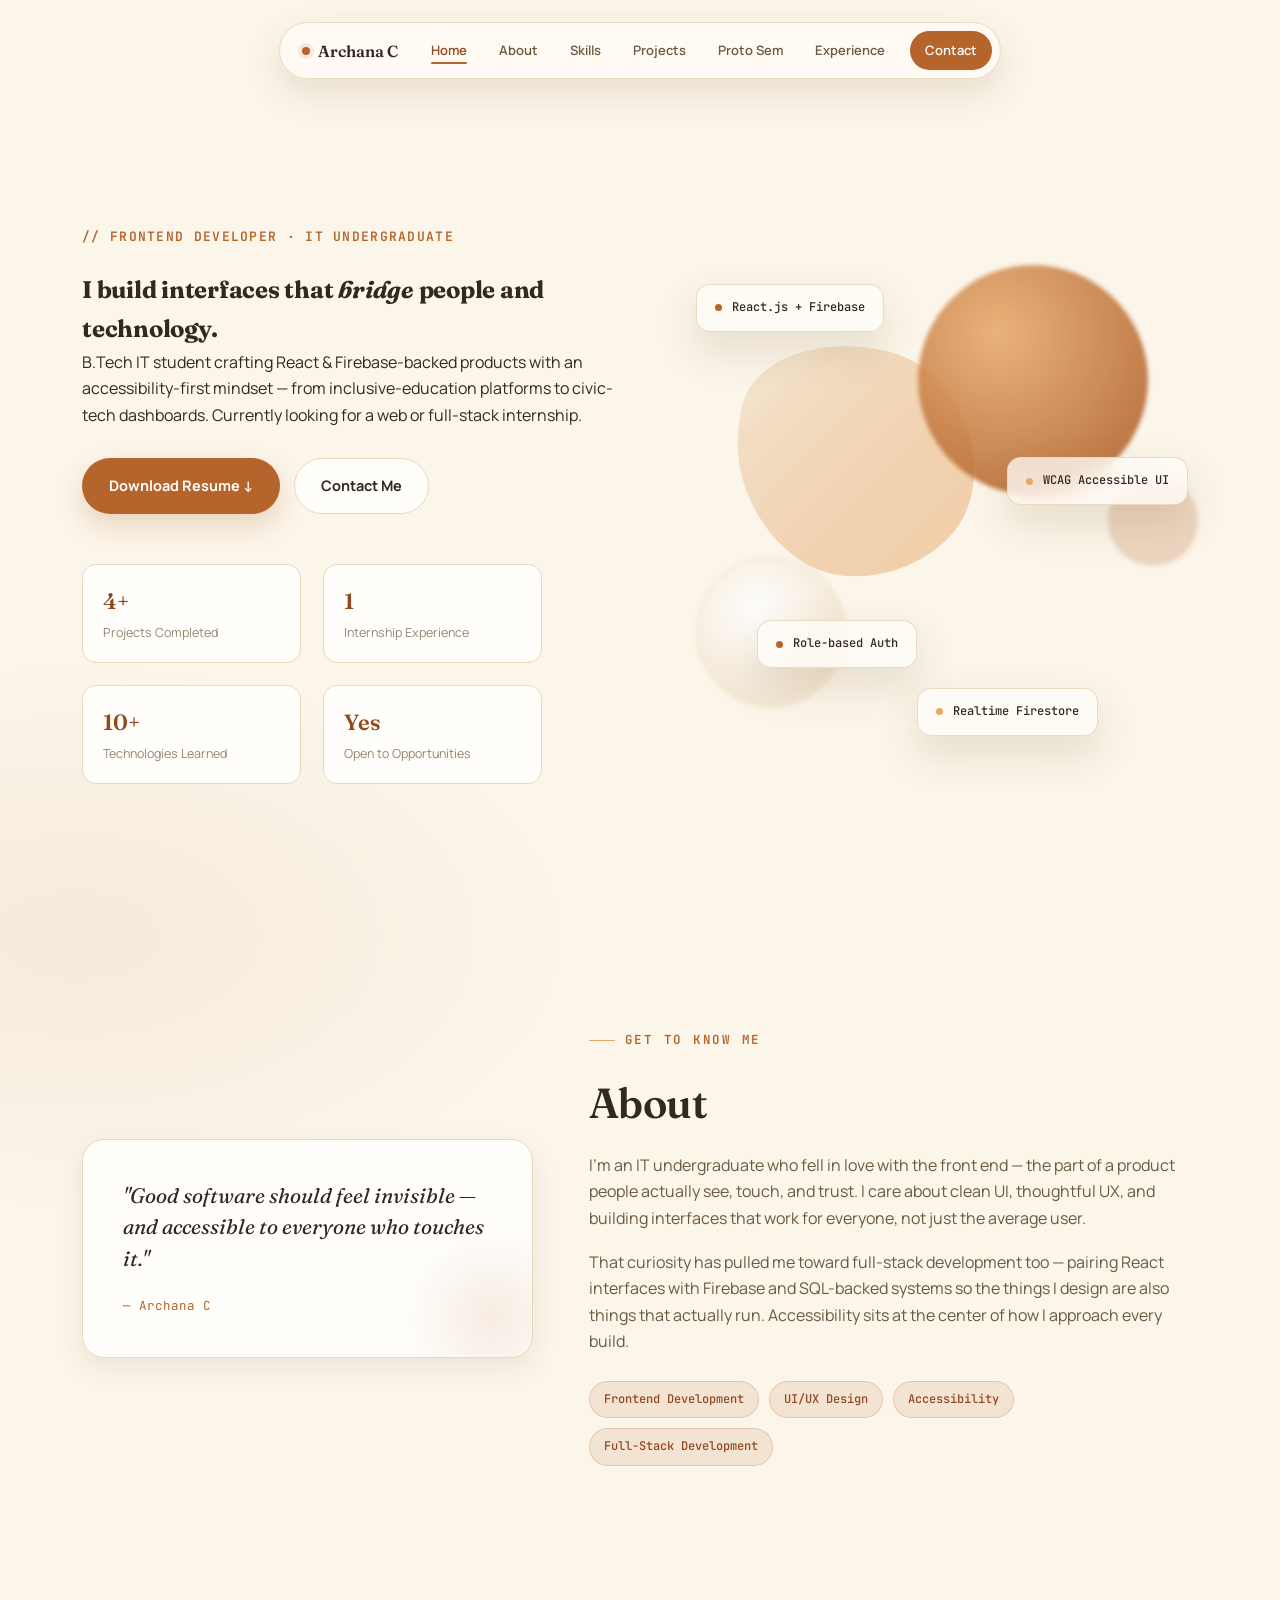
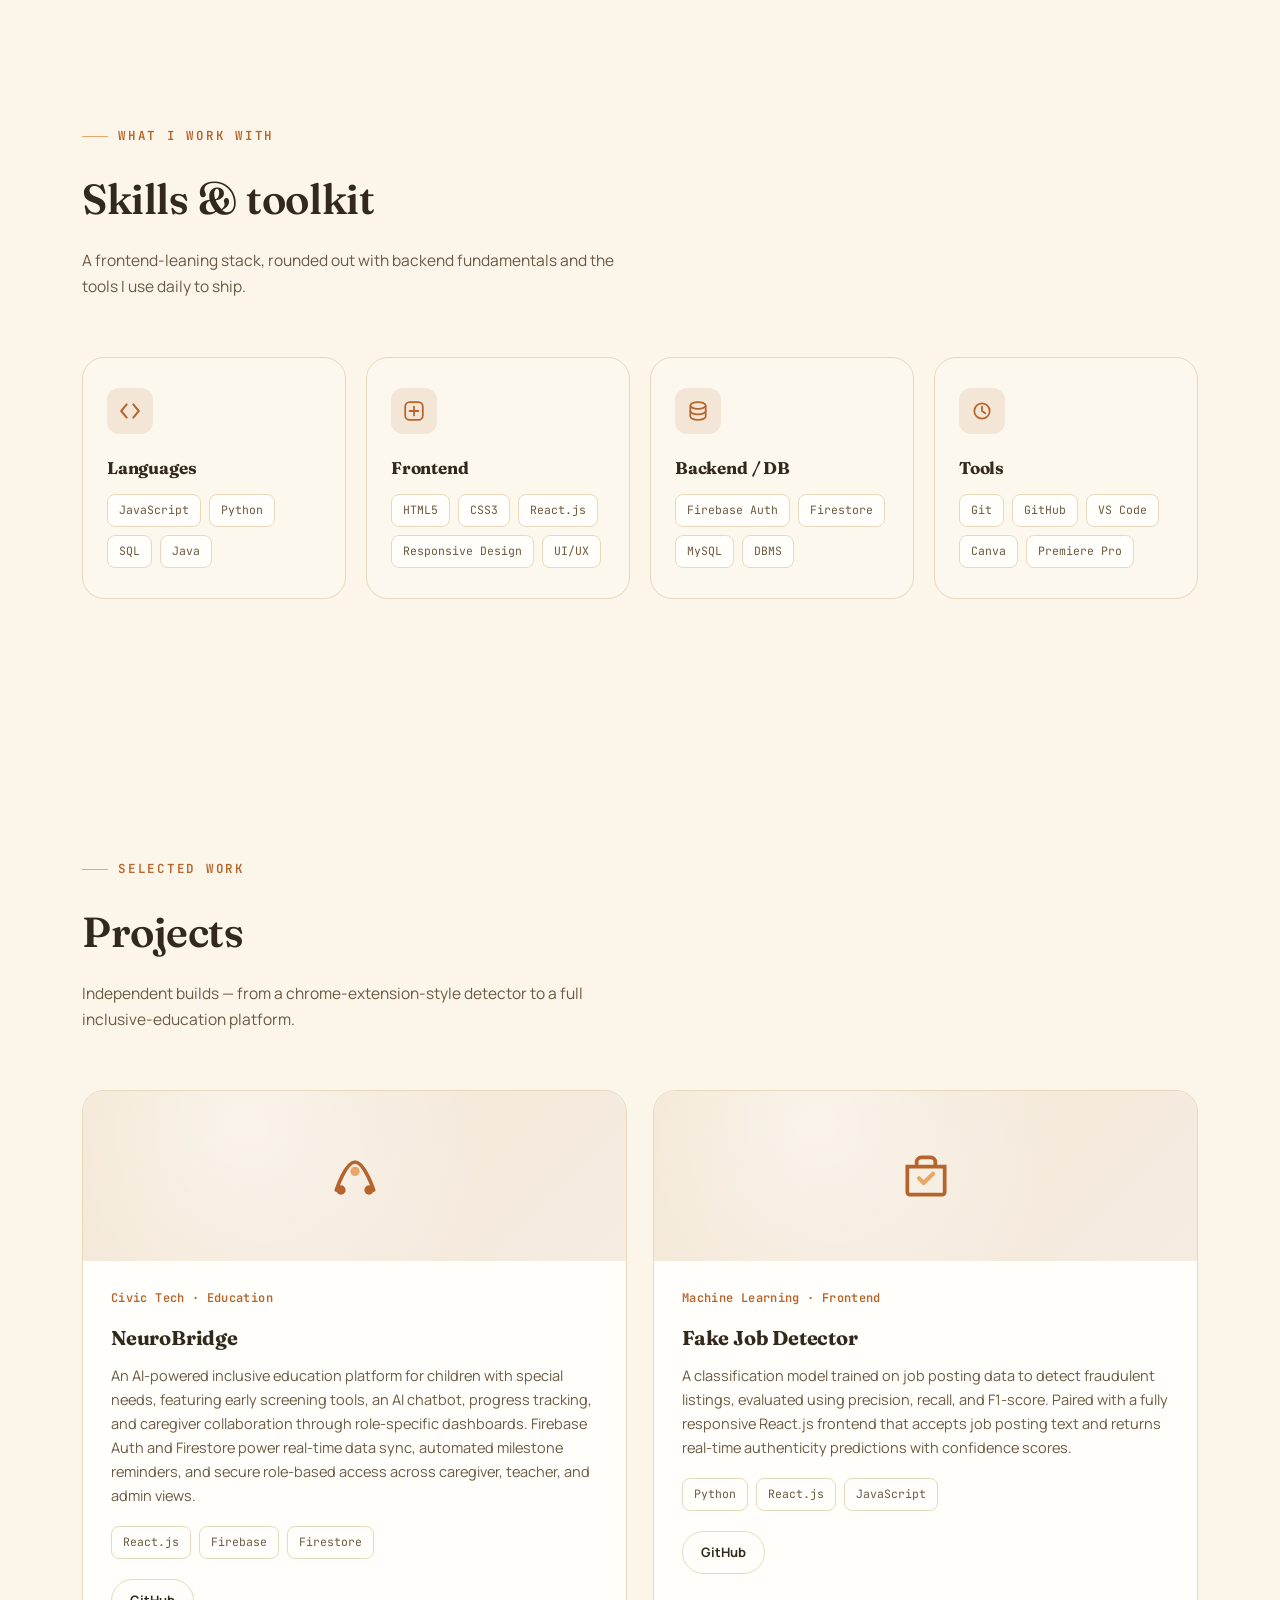
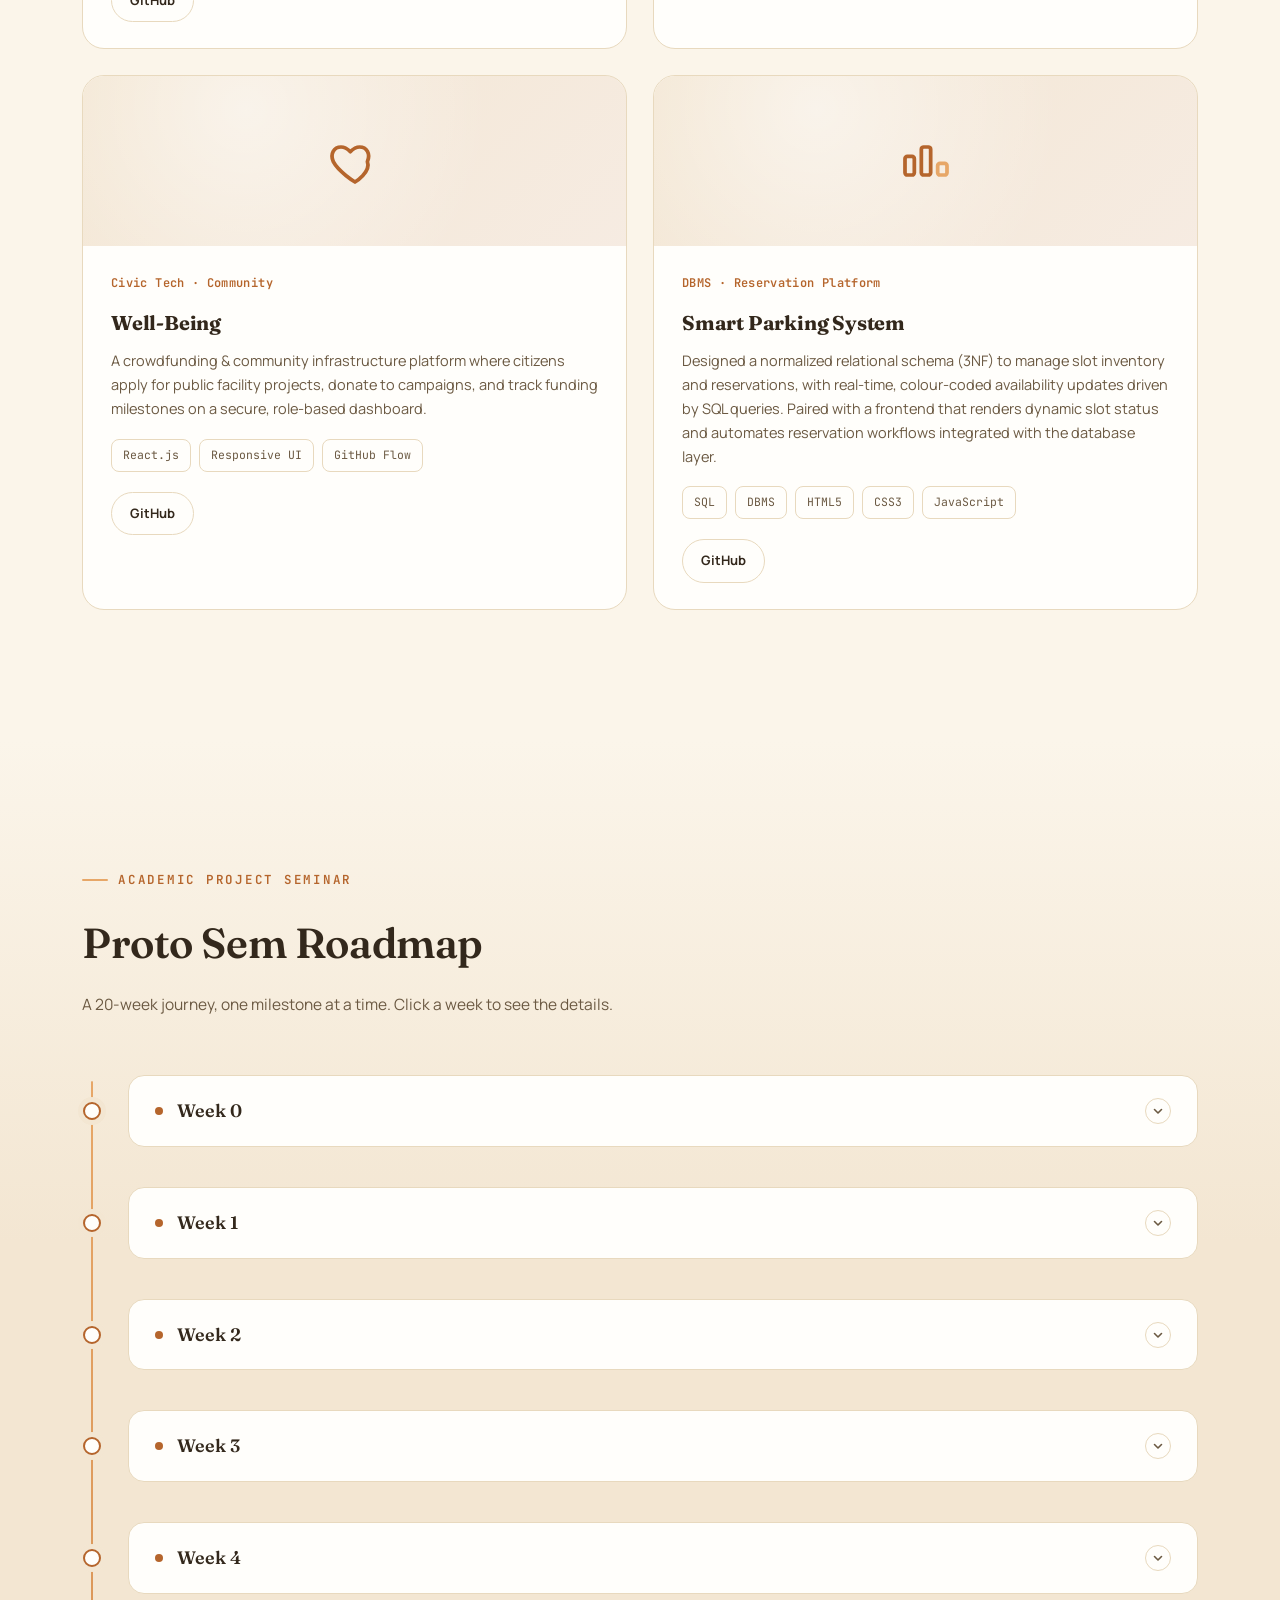
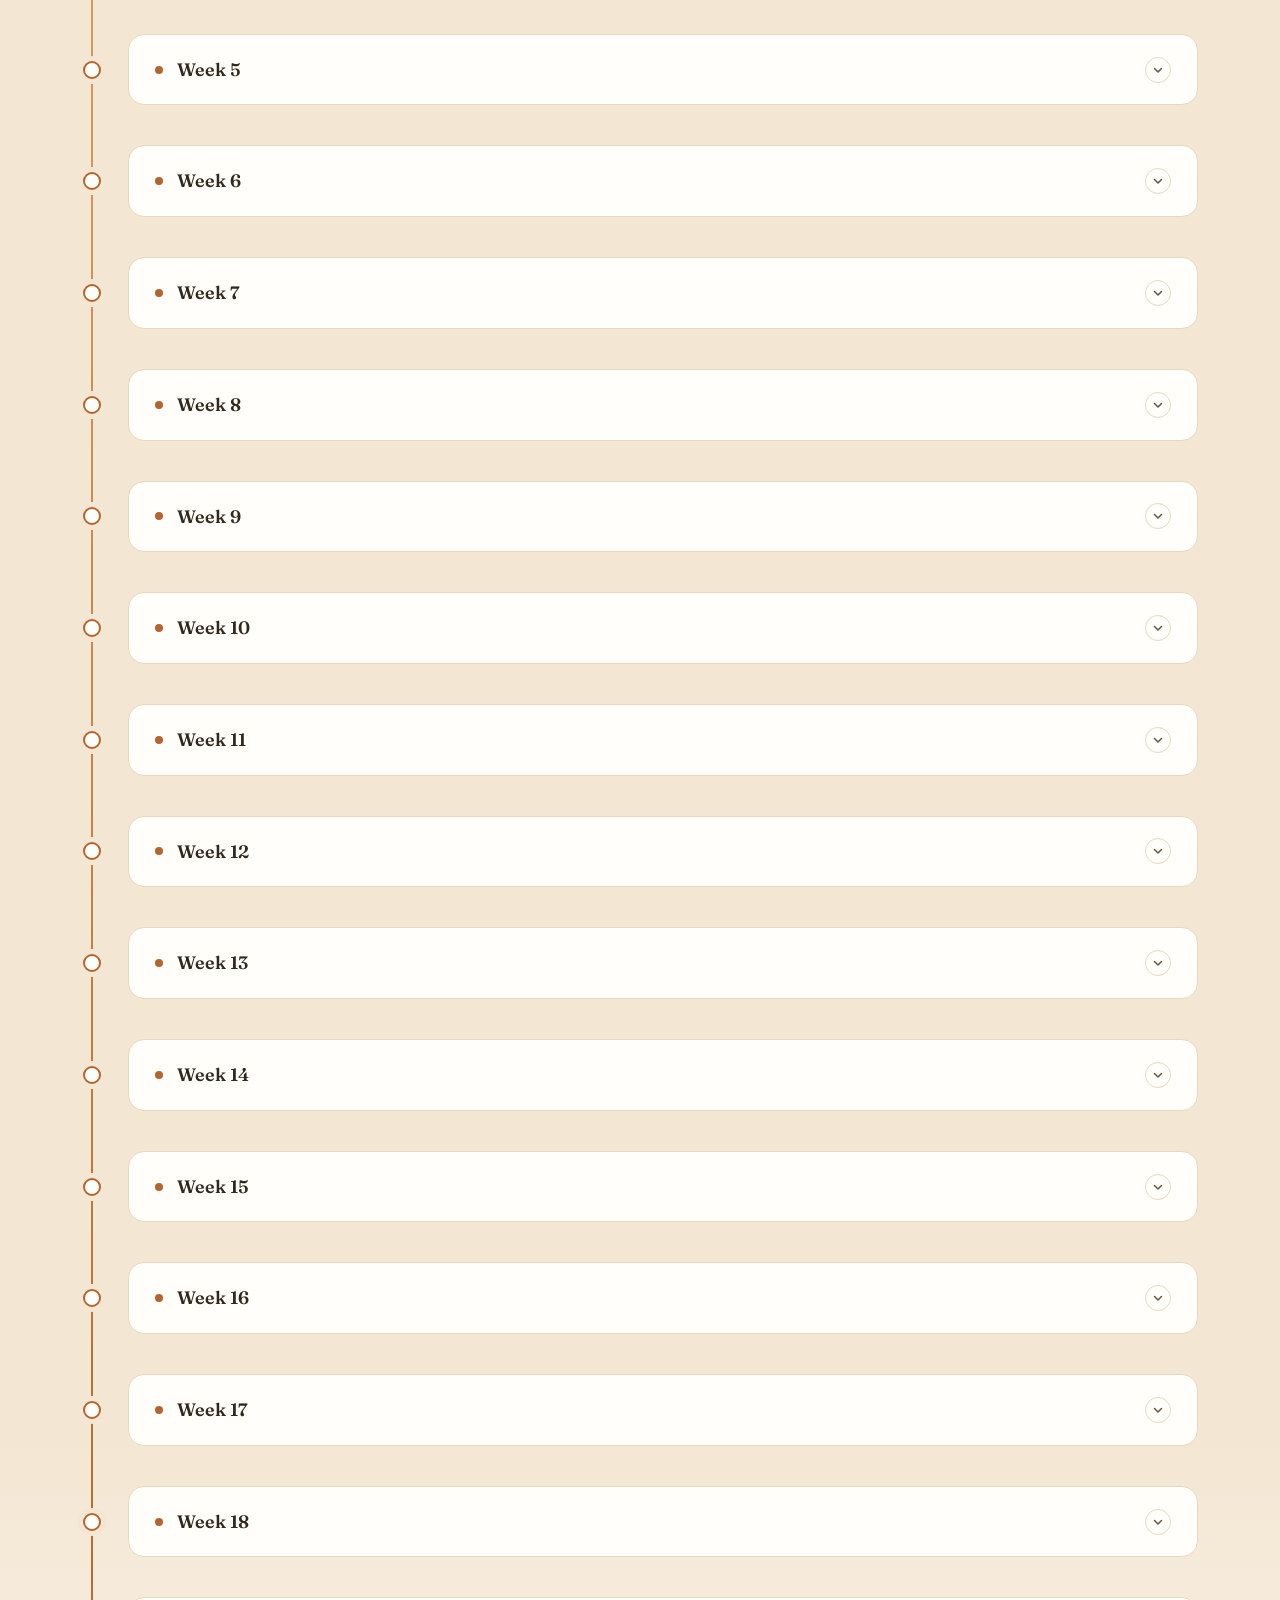
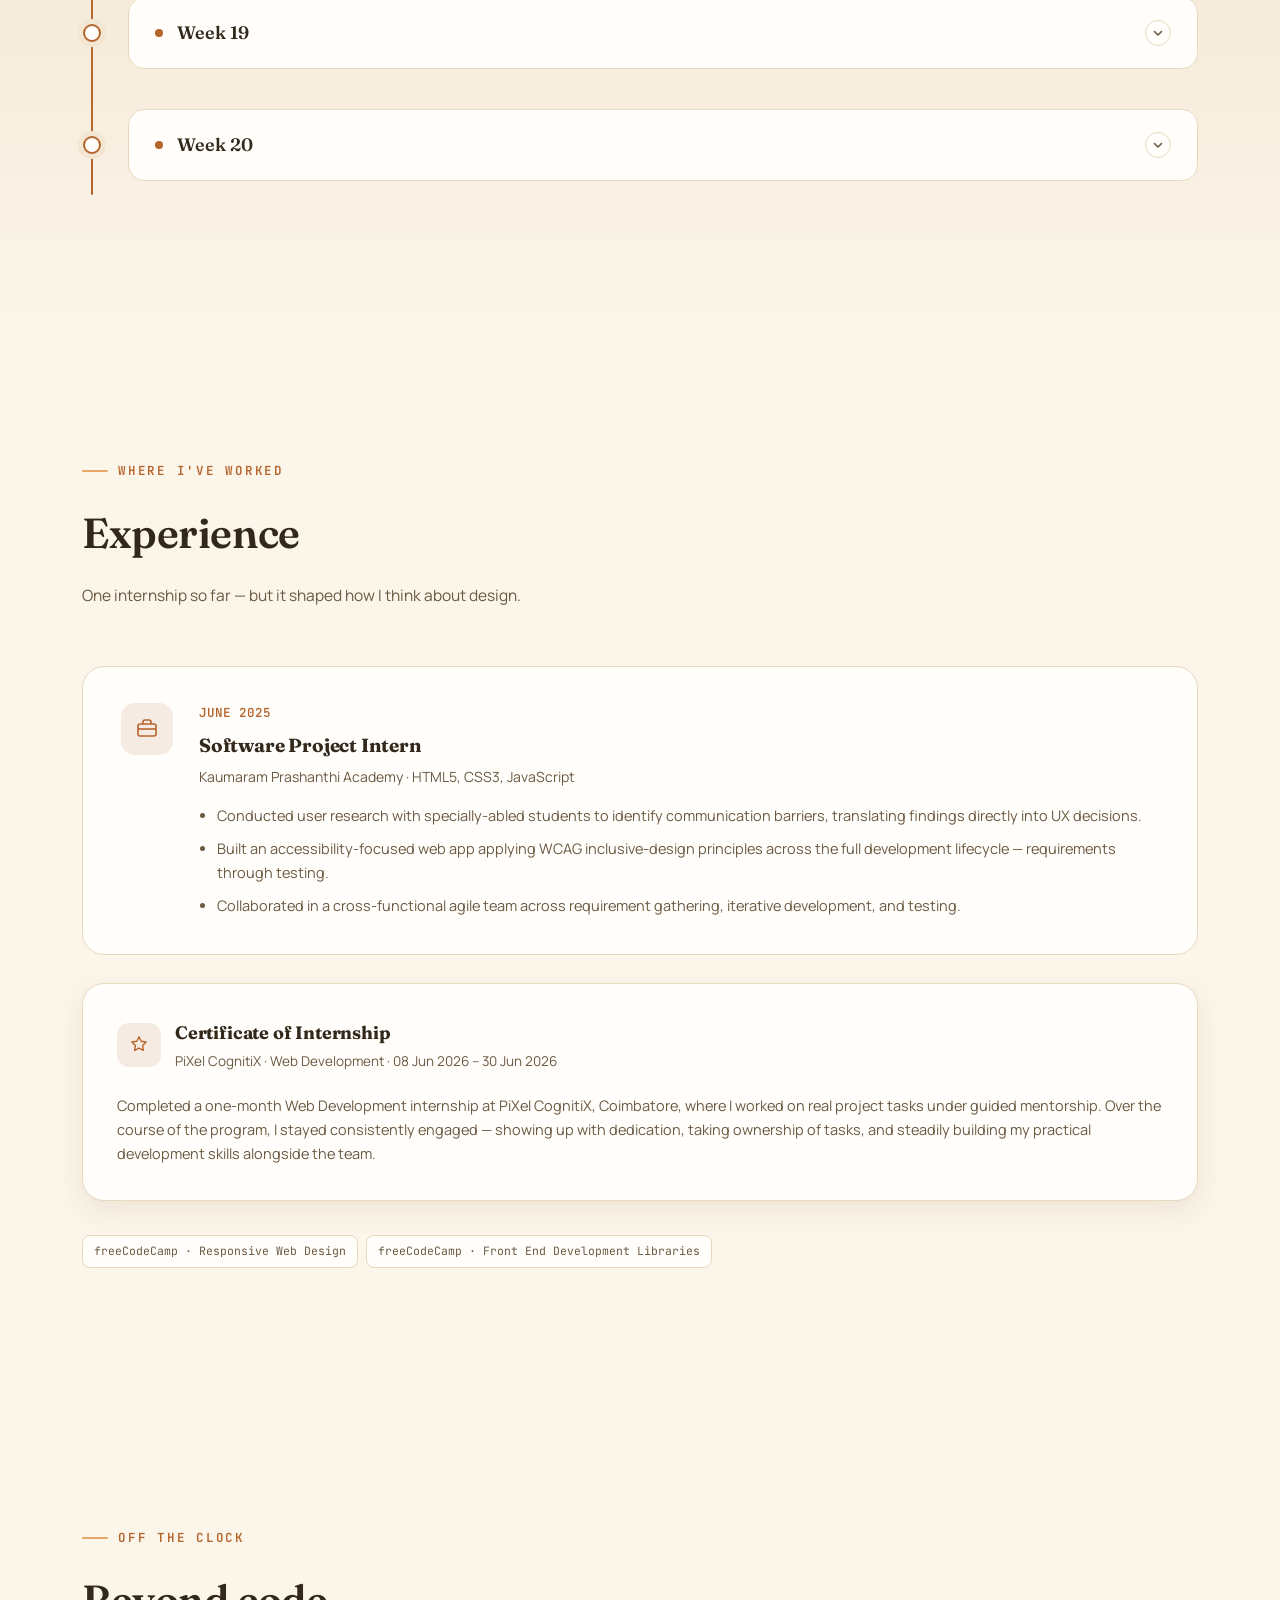
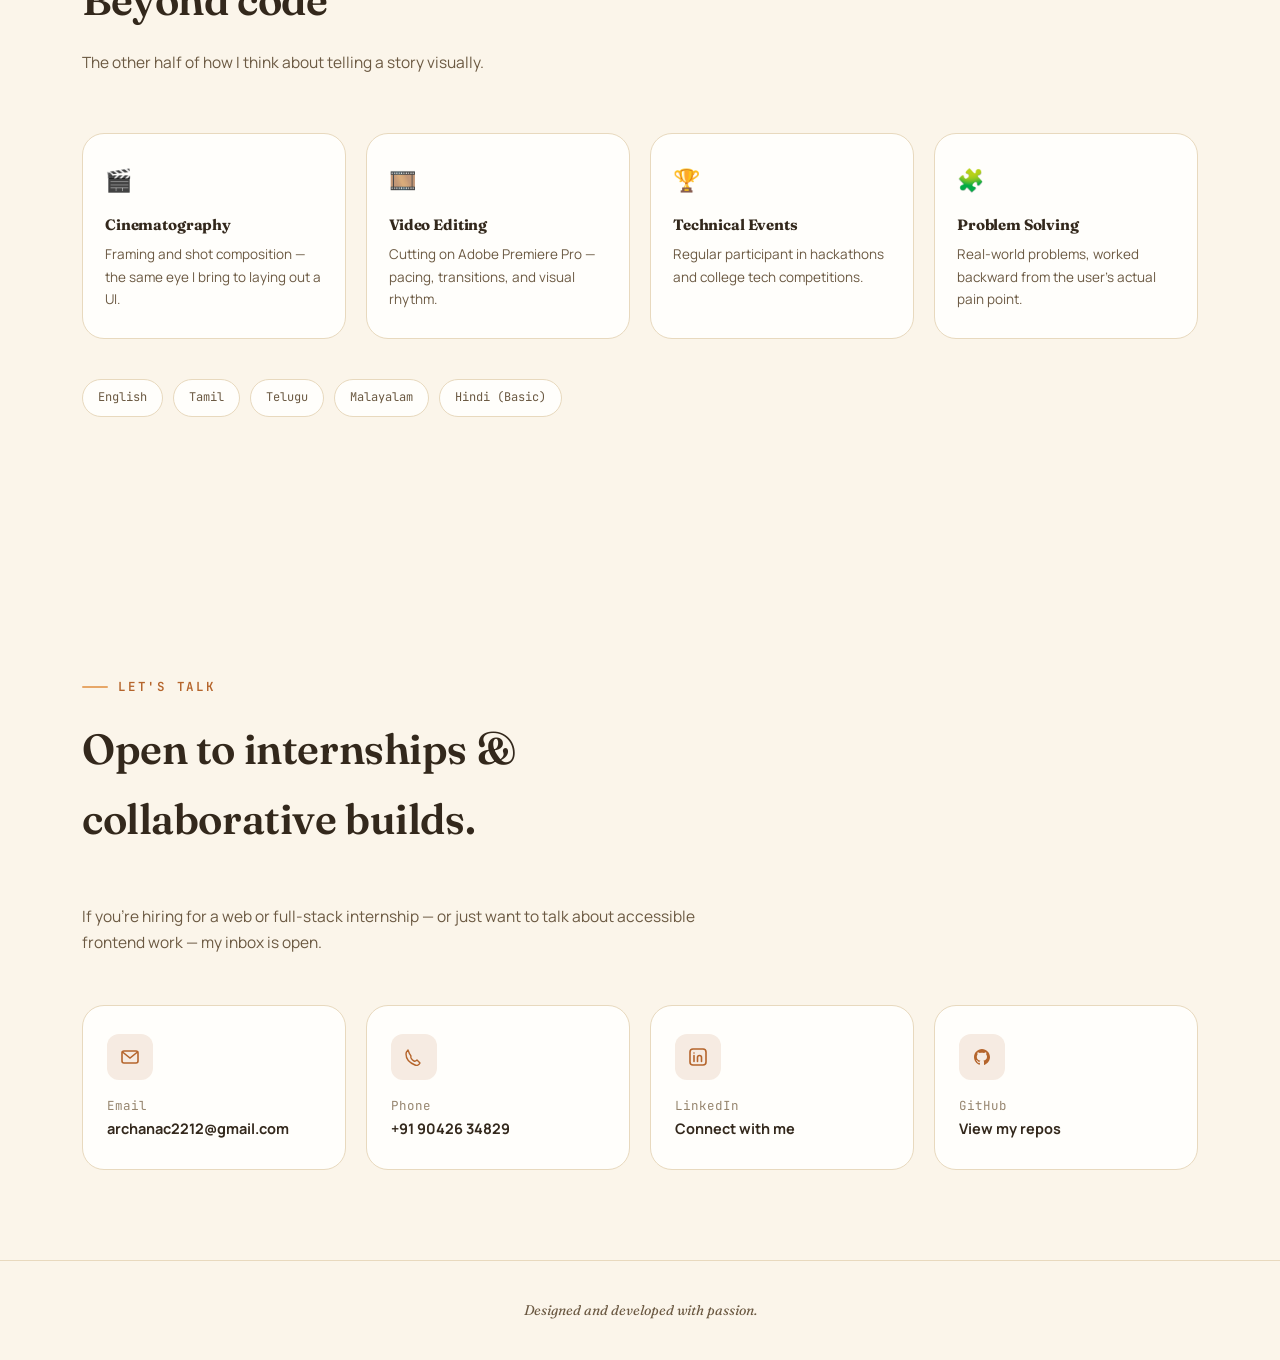
==== index.html @ 482fe0bc "Updated portfolio" ====
<!DOCTYPE html>
<html lang="en">
<head>
<meta charset="UTF-8">
<meta name="viewport" content="width=device-width, initial-scale=1.0">
<title>Archana C — Frontend Developer</title>
<link rel="preconnect" href="https://fonts.googleapis.com">
<link rel="preconnect" href="https://fonts.gstatic.com" crossorigin>
<link href="https://fonts.googleapis.com/css2?family=Fraunces:ital,opsz,wght@0,9..144,400;0,9..144,500;0,9..144,600;0,9..144,700;1,9..144,500&family=Manrope:wght@400;500;600;700;800&family=JetBrains+Mono:wght@400;500;600&display=swap" rel="stylesheet">
<style>
  :root{
    --cream:#FBF5EA;
    --cream-deep:#F3E6D2;
    --card:#FFFEFB;
    --card-warm:#FDF8EE;
    --line:#E8D9BE;
    --clay:#B5652C;
    --clay-2:#93481F;
    --clay-light:#E7A768;
    --clay-soft:rgba(181,101,44,0.12);
    --clay-soft-2:rgba(181,101,44,0.22);
    --ink:#33281C;
    --ink-soft:#6B5942;
    --muted:#96856E;
    --radius:22px;
    --radius-sm:14px;
    --maxw:1180px;
    --shadow:0 24px 55px rgba(120,84,40,0.14);
    --shadow-sm:0 10px 26px rgba(120,84,40,0.10);
  }
  *{margin:0;padding:0;box-sizing:border-box;}
  html{scroll-behavior:smooth;}
  body{
    background:
      radial-gradient(1100px 560px at 88% -6%, rgba(231,167,104,0.16), transparent 60%),
      radial-gradient(900px 500px at 6% 10%, rgba(181,101,44,0.08), transparent 55%),
      var(--cream);
    color:var(--ink);
    font-family:'Manrope',sans-serif;
    line-height:1.65;
    overflow-x:hidden;
  }
  ::selection{background:var(--clay);color:#fff;}
  h1,h2,h3,h4{font-family:'Fraunces',serif;letter-spacing:-0.01em;color:var(--ink);}
  a{color:inherit;text-decoration:none;}
  .wrap{max-width:var(--maxw);margin:0 auto;padding:0 32px;}
  section{position:relative;padding:130px 0;}
  .eyebrow{
    font-family:'JetBrains Mono',monospace;
    font-size:12.5px;
    letter-spacing:0.14em;
    text-transform:uppercase;
    color:var(--clay);
    display:flex;align-items:center;gap:10px;
    margin-bottom:18px;
    font-weight:600;
  }
  .eyebrow::before{content:"";width:26px;height:1.5px;background:var(--clay-light);border-radius:2px;}
  .section-title{font-size:clamp(30px,4vw,42px);font-weight:600;margin-bottom:14px;}
  .section-sub{color:var(--ink-soft);max-width:560px;font-size:15.5px;margin-bottom:58px;}
 
  /* ---------- NAV ---------- */
  .nav-outer{
    position:fixed;top:22px;left:0;right:0;z-index:200;
    display:flex;justify-content:center;pointer-events:none;
  }
  nav{
    pointer-events:all;
    display:flex;align-items:center;gap:6px;
    background:rgba(255,253,248,0.72);
    backdrop-filter:blur(18px) saturate(140%);
    -webkit-backdrop-filter:blur(18px) saturate(140%);
    border:1px solid rgba(232,217,190,0.9);
    border-radius:100px;
    padding:8px 8px 8px 22px;
    box-shadow:0 14px 34px rgba(120,84,40,0.14);
    transition:transform .3s ease;
  }
  .brand{
    font-family:'Fraunces',serif;font-weight:600;font-size:16px;
    margin-right:12px;white-space:nowrap;
    display:flex;align-items:center;gap:8px;color:var(--ink);
  }
  .brand .dot{width:8px;height:8px;border-radius:50%;background:var(--clay);box-shadow:0 0 0 4px var(--clay-soft);}
  .nav-links{display:flex;gap:2px;}
  .nav-links a{
    position:relative;font-size:13px;font-weight:600;padding:9px 15px;border-radius:100px;
    color:var(--ink-soft);transition:color .25s ease;white-space:nowrap;
  }
  .nav-links a::after{
    content:"";position:absolute;left:15px;right:15px;bottom:6px;height:2px;border-radius:2px;
    background:var(--clay);transform:scaleX(0);transform-origin:left;transition:transform .3s ease;
  }
  .nav-links a:hover{color:var(--ink);}
  .nav-links a:hover::after{transform:scaleX(1);}
  .nav-links a.active{color:var(--clay-2);}
  .nav-links a.active::after{transform:scaleX(1);}
  .nav-cta{
    margin-left:8px;background:var(--clay);color:#fff;font-weight:700;
    font-size:13px;padding:10px 18px;border-radius:100px;white-space:nowrap;
    transition:transform .2s ease, box-shadow .2s ease;
  }
  .nav-links .nav-cta{
    color: #fff;
  }
  .nav-cta:hover{transform:translateY(-2px);box-shadow:0 10px 22px var(--clay-soft-2);}
  .nav-toggle{display:none;}
 
  /* ---------- BUTTONS ---------- */
  .btn{
    display:inline-flex;align-items:center;gap:8px;
    padding:15px 26px;border-radius:100px;font-weight:700;font-size:14.5px;
    transition:all .28s cubic-bezier(.2,.8,.2,1);border:1px solid transparent;position:relative;overflow:hidden;
  }
  .btn-primary{background:var(--clay);color:#fff;box-shadow:0 12px 26px var(--clay-soft-2);}
  .btn-primary:hover{transform:translateY(-3px);box-shadow:0 18px 36px var(--clay-soft-2);}
  .btn-ghost{border-color:var(--line);color:var(--ink);background:var(--card);}
  .btn-ghost:hover{border-color:var(--clay);color:var(--clay-2);transform:translateY(-3px);box-shadow:var(--shadow-sm);}
  .btn-sm{padding:10px 18px;font-size:13px;}
 
  /* ---------- HERO ---------- */
  #home{padding-top:200px;padding-bottom:90px;min-height:100vh;display:flex;align-items:center;}
  .hero-grid{display:grid;grid-template-columns:1.05fr 0.95fr;gap:60px;align-items:center;width:100%;}
  .hero-eyebrow{
    font-family:'JetBrains Mono',monospace;font-size:13px;color:var(--clay);
    letter-spacing:0.1em;text-transform:uppercase;margin-bottom:22px;display:block;font-weight:600;
  }
  .hero h1{font-size:clamp(38px,5.2vw,60px);font-weight:600;line-height:1.1;margin-bottom:24px;}
  .hero h1 em{font-style:italic;color:var(--clay);font-weight:500;}
  .hero p.lead{color:var(--ink-soft);font-size:17px;max-width:520px;margin-bottom:38px;}
  .hero-actions{display:flex;gap:14px;flex-wrap:wrap;margin-bottom:50px;}
  .hero-meta{display:grid;grid-template-columns:repeat(2,1fr);gap:22px;max-width:460px;}
  .meta-card{
    background:var(--card);border:1px solid var(--line);border-radius:var(--radius-sm);
    padding:18px 20px;transition:all .3s ease;
  }
  .meta-card:hover{transform:translateY(-4px);box-shadow:var(--shadow-sm);border-color:var(--clay-light);}
  .meta-card .num{font-family:'Fraunces',serif;font-size:22px;font-weight:600;color:var(--clay-2);display:block;}
  .meta-card .label{font-size:12.5px;color:var(--muted);margin-top:4px;display:block;}
 
  /* hero visual: floating abstract blobs */
  .hero-visual{position:relative;height:480px;}
  .blob{position:absolute;border-radius:50%;filter:blur(2px);animation:floaty 8s ease-in-out infinite;}
  .blob-1{width:230px;height:230px;top:0;right:10%;background:radial-gradient(circle at 35% 30%, var(--clay-light), var(--clay) 75%);opacity:0.85;animation-delay:0s;}
  .blob-2{width:150px;height:150px;bottom:8%;left:0;background:radial-gradient(circle at 40% 35%, #fff, var(--cream-deep) 70%);border:1px solid var(--line);opacity:0.9;animation-delay:1.4s;}
  .blob-3{width:90px;height:90px;top:44%;right:0;background:var(--clay-soft-2);animation-delay:2.6s;}
  .blob-shape{position:absolute;top:14%;left:6%;width:280px;height:280px;opacity:0.9;animation:floaty 10s ease-in-out infinite;animation-delay:.8s;}
  @keyframes floaty{0%,100%{transform:translateY(0) rotate(0deg);}50%{transform:translateY(-18px) rotate(3deg);}}
  .glass-card{
    position:absolute;background:rgba(255,253,248,0.75);backdrop-filter:blur(14px);
    -webkit-backdrop-filter:blur(14px);border:1px solid rgba(232,217,190,0.9);
    border-radius:14px;padding:13px 18px;font-family:'JetBrains Mono',monospace;
    font-size:12px;font-weight:500;color:var(--ink);box-shadow:0 18px 40px rgba(120,84,40,0.16);
    display:flex;align-items:center;gap:10px;animation:floaty 7s ease-in-out infinite;
  }
  .glass-card .gdot{width:7px;height:7px;border-radius:50%;flex-shrink:0;}
  .glass-card.g1{top:4%;left:0;animation-delay:0s;}
  .glass-card.g2{top:40%;right:2%;animation-delay:1.1s;}
  .glass-card.g3{bottom:16%;left:12%;animation-delay:2.2s;}
  .glass-card.g4{bottom:2%;right:20%;animation-delay:.5s;}
  @media (prefers-reduced-motion: reduce){
    .blob,.blob-shape,.glass-card{animation:none;}
  }
 
  /* ---------- ABOUT ---------- */
  .about-grid{display:grid;grid-template-columns:0.85fr 1.15fr;gap:56px;align-items:center;}
  .about-card{
    background:var(--card);border:1px solid var(--line);border-radius:var(--radius);
    padding:40px;box-shadow:var(--shadow-sm);position:relative;overflow:hidden;
  }
  .about-card::after{
    content:"";position:absolute;bottom:-50px;right:-50px;width:180px;height:180px;border-radius:50%;
    background:radial-gradient(circle, var(--clay-soft), transparent 70%);
  }
  .about-card .quote{font-family:'Fraunces',serif;font-style:italic;font-size:21px;line-height:1.5;color:var(--ink);}
  .about-card .sig{margin-top:22px;font-family:'JetBrains Mono',monospace;font-size:12.5px;color:var(--clay);}
  .about-copy p{color:var(--ink-soft);font-size:16px;margin-bottom:18px;}
  .about-copy p:last-child{margin-bottom:0;}
  .about-pills{display:flex;flex-wrap:wrap;gap:10px;margin-top:26px;}
  .pill{
    font-family:'JetBrains Mono',monospace;font-size:12px;font-weight:500;color:var(--clay-2);
    background:var(--clay-soft);border:1px solid var(--clay-soft-2);padding:8px 14px;border-radius:100px;
  }
 
  /* ---------- SKILLS ---------- */
  .skills-grid{display:grid;grid-template-columns:repeat(4,1fr);gap:20px;}
  .skill-card{
    background:var(--card-warm);border:1px solid var(--line);border-radius:var(--radius);
    padding:30px 24px;transition:all .35s cubic-bezier(.2,.8,.2,1);position:relative;overflow:hidden;
  }
  .skill-card::before{
    content:"";position:absolute;inset:0;background:linear-gradient(160deg, var(--clay-soft), transparent 60%);
    opacity:0;transition:opacity .35s ease;
  }
  .skill-card:hover{transform:translateY(-8px);box-shadow:var(--shadow);border-color:var(--clay-light);}
  .skill-card:hover::before{opacity:1;}
  .skill-card .icon{
    width:46px;height:46px;border-radius:12px;background:var(--clay-soft);
    display:flex;align-items:center;justify-content:center;margin-bottom:20px;position:relative;z-index:1;
    transition:transform .35s ease;
  }
  .skill-card:hover .icon{transform:scale(1.08) rotate(-4deg);}
  .skill-card h4{font-size:17px;margin-bottom:12px;position:relative;z-index:1;}
  .tag-row{display:flex;flex-wrap:wrap;gap:8px;position:relative;z-index:1;}
  .tag{
    font-family:'JetBrains Mono',monospace;font-size:11.5px;color:var(--ink-soft);
    border:1px solid var(--line);background:var(--card);padding:6px 11px;border-radius:8px;
  }
 
  /* ---------- PROJECTS ---------- */
  .projects-grid{display:grid;grid-template-columns:repeat(2,1fr);gap:26px;}
  .project-card{
    background:var(--card);border:1px solid var(--line);border-radius:var(--radius);
    overflow:hidden;transition:all .4s cubic-bezier(.2,.8,.2,1);
  }
  .project-card:hover{transform:translateY(-8px);box-shadow:var(--shadow);border-color:var(--clay-light);}
  .project-image{
    height:170px;position:relative;overflow:hidden;
    background:linear-gradient(135deg, var(--cream-deep), var(--clay-soft));
    display:flex;align-items:center;justify-content:center;
  }
  .project-image svg{transition:transform .5s cubic-bezier(.2,.8,.2,1);position:relative;z-index:1;}
  .project-card:hover .project-image svg{transform:scale(1.12) rotate(-2deg);}
  .project-image::after{
    content:"";position:absolute;inset:0;
    background:radial-gradient(circle at 30% 20%, rgba(255,255,255,0.5), transparent 60%);
  }
  .project-body{padding:28px 28px 26px;}
  .project-index{font-family:'JetBrains Mono',monospace;color:var(--clay);font-size:12px;margin-bottom:12px;font-weight:600;letter-spacing:0.03em;}
  .project-card h3{font-size:20px;margin-bottom:10px;}
  .project-card p{color:var(--ink-soft);font-size:14.5px;margin-bottom:18px;}
  .project-links{display:flex;gap:12px;flex-wrap:wrap;margin-top:20px;}
 
  /* ---------- PROTO SEM (Weeks roadmap) ---------- */
  #protosem{background:linear-gradient(180deg, transparent, var(--cream-deep) 18%, var(--cream-deep) 82%, transparent);}
  .roadmap{position:relative;padding-left:46px;}
  .roadmap-line{
    position:absolute;left:9px;top:6px;bottom:6px;width:2px;border-radius:2px;
    background:var(--line);overflow:hidden;
  }
  .roadmap-line-fill{
    position:absolute;left:0;top:0;width:100%;height:0%;border-radius:2px;
    background:linear-gradient(180deg, var(--clay-light), var(--clay));
    transition:height 2.4s cubic-bezier(.2,.8,.2,1);
  }
  .roadmap-line-fill.in{height:100%;}
  .week-grid{display:flex;flex-direction:column;gap:20px;}
  .week-card{
    position:relative;background:var(--card);border:1px solid var(--line);
    border-radius:16px;padding:20px 26px;width:fit-content;min-width:150px;
    display:flex;align-items:center;gap:14px;transition:all .35s cubic-bezier(.2,.8,.2,1);
    cursor:pointer;user-select:none;
  }
  .week-card::before{
    content:"";position:absolute;left:-46px;top:50%;transform:translateY(-50%);
    width:14px;height:14px;border-radius:50%;background:var(--card);border:2.5px solid var(--clay);
    box-shadow:0 0 0 5px var(--cream-deep);
  }
  .week-card .glow{
    position:absolute;inset:0;border-radius:16px;opacity:0;transition:opacity .4s ease;
    background:radial-gradient(140px 90px at 20% 30%, var(--clay-soft), transparent 70%);
    pointer-events:none;
  }
  .week-card:hover{transform:translateX(8px);border-color:var(--clay-light);box-shadow:var(--shadow-sm);}
  .week-card:hover .glow{opacity:1;}
  .week-num{font-family:'Fraunces',serif;font-size:18px;font-weight:600;color:var(--ink);position:relative;z-index:1;}
  .week-dot{width:8px;height:8px;border-radius:50%;background:var(--clay);flex-shrink:0;position:relative;z-index:1;}

  /* week card expand chevron + active state */
  .week-card{width:100%;justify-content:space-between;}
  .week-card .week-left{display:flex;align-items:center;gap:14px;}
  .week-chevron{
    width:26px;height:26px;border-radius:50%;border:1.5px solid var(--line);
    display:flex;align-items:center;justify-content:center;flex-shrink:0;position:relative;z-index:1;
    transition:transform .35s cubic-bezier(.2,.8,.2,1), border-color .3s ease, background .3s ease;
  }
  .week-chevron svg{transition:transform .35s ease;stroke:var(--ink-soft);}
  .week-card.expanded{border-color:var(--clay);box-shadow:var(--shadow-sm);}
  .week-card.expanded .week-chevron{background:var(--clay);border-color:var(--clay);}
  .week-card.expanded .week-chevron svg{stroke:#fff;transform:rotate(180deg);}
  .week-card.no-content{cursor:default;}

  /* accordion detail panel */
  .week-detail{
    max-height:0;overflow:hidden;opacity:0;
    transition:max-height .6s cubic-bezier(.2,.8,.2,1), opacity .5s ease, margin .5s ease;
    margin-top:0;
  }
  .week-detail.open{max-height:6000px;opacity:1;margin-top:4px;}
  .week-detail-inner{
    background:var(--card-warm);border:1px solid var(--line);border-radius:var(--radius);
    padding:34px 34px 8px;display:flex;flex-direction:column;gap:22px;
  }
  .wd-card{
    background:var(--card);border:1px solid var(--line);border-radius:var(--radius-sm);
    padding:28px 30px;box-shadow:var(--shadow-sm);
    opacity:0;transform:translateY(18px);transition:opacity .6s ease, transform .6s cubic-bezier(.2,.8,.2,1);
  }
  .week-detail.open .wd-card{opacity:1;transform:translateY(0);}
  .week-detail.open .wd-card:nth-child(1){transition-delay:.05s;}
  .week-detail.open .wd-card:nth-child(2){transition-delay:.12s;}
  .week-detail.open .wd-card:nth-child(3){transition-delay:.19s;}
  .week-detail.open .wd-card:nth-child(4){transition-delay:.26s;}
  .week-detail.open .wd-card:nth-child(5){transition-delay:.33s;}
  .week-detail.open .wd-card:nth-child(6){transition-delay:.40s;}
  .week-detail.open .wd-card:nth-child(7){transition-delay:.47s;}
  .week-detail.open .wd-card:nth-child(8){transition-delay:.54s;}
  .wd-label{
    font-family:'JetBrains Mono',monospace;font-size:11px;letter-spacing:0.12em;text-transform:uppercase;
    color:var(--clay);font-weight:600;margin-bottom:10px;display:block;
  }
  .wd-card h3{font-size:19px;margin-bottom:12px;}
  .wd-card p{color:var(--ink-soft);font-size:14.5px;}
  .wd-card p + p{margin-top:12px;}

  .wd-media{
    width:100%;border-radius:14px;overflow:hidden;border:1px solid var(--line);
    margin-bottom:20px;background:var(--cream-deep);
  }
  .wd-media img{width:100%;display:block;transition:transform .5s cubic-bezier(.2,.8,.2,1);}
  .wd-media:hover img{transform:scale(1.04);}

  .wd-type{
    display:inline-flex;align-items:center;gap:8px;font-family:'Fraunces',serif;font-size:17px;font-weight:600;
    color:var(--clay-2);background:var(--clay-soft);border:1px solid var(--clay-soft-2);
    padding:8px 16px;border-radius:100px;margin-bottom:14px;
  }
  .wd-strengths{display:flex;flex-wrap:wrap;gap:8px;margin:14px 0 22px;}
  .wd-strengths span{
    font-family:'JetBrains Mono',monospace;font-size:11.5px;color:var(--clay-2);
    background:var(--clay-soft);border:1px solid var(--clay-soft-2);padding:6px 12px;border-radius:100px;
  }
  .wd-bars{display:flex;flex-direction:column;gap:14px;margin-top:6px;}
  .wd-bar-row{display:flex;flex-direction:column;gap:6px;}
  .wd-bar-top{display:flex;justify-content:space-between;font-size:13px;color:var(--ink-soft);font-weight:600;}
  .wd-bar-top .pct{font-family:'JetBrains Mono',monospace;color:var(--clay);}
  .wd-bar-track{height:8px;border-radius:100px;background:var(--cream-deep);overflow:hidden;}
  .wd-bar-fill{
    height:100%;border-radius:100px;width:0%;
    background:linear-gradient(90deg, var(--clay-light), var(--clay));
    transition:width 1.3s cubic-bezier(.2,.8,.2,1);
  }
  .week-detail.open .wd-bar-fill{width:var(--pct);}

  .wd-learn-grid{display:grid;grid-template-columns:repeat(3,1fr);gap:16px;}
  .wd-learn-card{
    background:var(--card-warm);border:1px solid var(--line);border-radius:12px;padding:20px;
    opacity:0;transform:translateY(14px);transition:opacity .5s ease, transform .5s cubic-bezier(.2,.8,.2,1), border-color .3s ease, transform .3s ease;
  }
  .week-detail.open .wd-learn-card{opacity:1;transform:translateY(0);}
  .wd-learn-card:hover{border-color:var(--clay-light);transform:translateY(-4px);}
  .wd-learn-card .wd-icon{font-size:20px;margin-bottom:10px;display:block;}
  .wd-learn-card h4{font-size:14.5px;margin-bottom:6px;}
  .wd-learn-card p{font-size:13px;color:var(--ink-soft);}

  /* ---------- EXPERIENCE ---------- */
  .exp-card{
    background:var(--card);border:1px solid var(--line);border-radius:var(--radius);
    padding:36px 38px;display:flex;gap:26px;align-items:flex-start;transition:all .3s ease;
  }
  .exp-card:hover{box-shadow:var(--shadow-sm);border-color:var(--clay-light);}
  .exp-icon{
    width:52px;height:52px;border-radius:14px;background:var(--clay-soft);flex-shrink:0;
    display:flex;align-items:center;justify-content:center;
  }
  .exp-date{font-family:'JetBrains Mono',monospace;font-size:12.5px;color:var(--clay);margin-bottom:6px;display:block;font-weight:600;}
  .exp-card h3{font-size:19px;margin-bottom:4px;}
  .exp-org{color:var(--ink-soft);font-size:14px;margin-bottom:16px;}
  .exp-card ul{padding-left:18px;color:var(--ink-soft);font-size:14.5px;display:flex;flex-direction:column;gap:9px;}
 
  .edu-card{
    margin-top:28px;background:var(--card-warm);border:1px solid var(--line);border-radius:var(--radius);
    padding:32px 38px;display:flex;align-items:center;gap:24px;transition:all .3s ease;
  }
  .edu-card:hover{box-shadow:var(--shadow-sm);border-color:var(--clay-light);}
  .edu-icon{
    width:52px;height:52px;border-radius:14px;background:var(--clay-soft);flex-shrink:0;
    display:flex;align-items:center;justify-content:center;
  }
  .edu-card h3{font-size:18px;margin-bottom:6px;}
   .lead{margin-bottom: 30px;}
 
  /* ---------- CERTIFICATE ---------- */
  .cert-card{
    margin-top:28px;background:var(--card);border:1px solid var(--line);border-radius:var(--radius);
    padding:34px;transition:all .3s ease;box-shadow:var(--shadow-sm);
  }
  .cert-card:hover{box-shadow:var(--shadow);border-color:var(--clay-light);}
  .cert-header{display:flex;align-items:center;gap:14px;margin-bottom:22px;}
  .cert-icon{
    width:44px;height:44px;border-radius:12px;background:var(--clay-soft);flex-shrink:0;
    display:flex;align-items:center;justify-content:center;
  }
  .cert-header h3{font-size:18px;}
  .cert-header .cert-sub{font-size:13.5px;color:var(--ink-soft);margin-top:2px;}
  .cert-media{
    width:100%;border-radius:16px;overflow:hidden;border:1px solid var(--line);
    background:var(--cream-deep);box-shadow:var(--shadow-sm);
  }
  .cert-media img{width:100%;display:block;transition:transform .5s cubic-bezier(.2,.8,.2,1);}
  .cert-media:hover img{transform:scale(1.02);}
  .cert-footer{display:flex;justify-content:space-between;align-items:center;flex-wrap:wrap;gap:14px;margin-top:22px;}
  .cert-footer p{color:var(--ink-soft);font-size:13.5px;}
 
  /* ---------- BEYOND CODE ---------- */
  .beyond-grid{display:grid;grid-template-columns:repeat(4,1fr);gap:20px;}
  .beyond-card{
    background:var(--card);border:1px solid var(--line);border-radius:var(--radius);
    padding:28px 22px;text-align:left;transition:all .3s ease;
  }
  .beyond-card:hover{transform:translateY(-6px);box-shadow:var(--shadow-sm);border-color:var(--clay-light);}
  .beyond-card .icon{font-size:22px;margin-bottom:14px;display:block;}
  .beyond-card h4{font-size:15px;margin-bottom:6px;}
  .beyond-card p{color:var(--ink-soft);font-size:13.5px;}
  .lang-strip{display:flex;flex-wrap:wrap;gap:10px;margin-top:40px;}
  .lang-strip span{
    font-family:'JetBrains Mono',monospace;font-size:12px;color:var(--ink-soft);
    border:1px solid var(--line);background:var(--card);padding:8px 15px;border-radius:100px;
  }
 
  /* ---------- CONTACT ---------- */
  #contact{padding-bottom:90px;}
  .contact-intro{max-width:640px;margin-bottom:50px;}
  .contact-grid{display:grid;grid-template-columns:repeat(4,1fr);gap:20px;}
  .contact-card{
    background:var(--card);border:1px solid var(--line);border-radius:var(--radius);
    padding:28px 24px;display:flex;flex-direction:column;gap:16px;transition:all .3s cubic-bezier(.2,.8,.2,1);
  }
  .contact-card:hover{transform:translateY(-8px);box-shadow:var(--shadow);border-color:var(--clay-light);}
  .contact-icon{
    width:46px;height:46px;border-radius:12px;background:var(--clay-soft);
    display:flex;align-items:center;justify-content:center;transition:transform .3s ease;
  }
  .contact-card:hover .contact-icon{transform:scale(1.1) rotate(-4deg);}
  .contact-card .clabel{font-size:12.5px;color:var(--muted);font-family:'JetBrains Mono',monospace;}
  .contact-card .cvalue{font-size:14.5px;font-weight:700;color:var(--ink);word-break:break-word;}
 
  footer{
    border-top:1px solid var(--line);padding:38px 0;text-align:center;
    color:var(--ink-soft);font-size:14px;font-family:'Fraunces',serif;font-style:italic;
  }
 
  /* scroll reveal */
  .reveal{opacity:0;transform:translateY(26px);transition:opacity .8s cubic-bezier(.2,.8,.2,1), transform .8s cubic-bezier(.2,.8,.2,1);}
  .reveal.in{opacity:1;transform:translateY(0);}
 
  /* ---------- RESPONSIVE ---------- */
  @media (max-width:980px){
    .hero-grid{grid-template-columns:1fr;}
    .hero-visual{height:340px;margin-top:10px;}
    .about-grid{grid-template-columns:1fr;}
    .skills-grid{grid-template-columns:repeat(2,1fr);}
    .projects-grid{grid-template-columns:1fr;}
    .beyond-grid{grid-template-columns:repeat(2,1fr);}
    .contact-grid{grid-template-columns:repeat(2,1fr);}
    .exp-card{flex-direction:column;}
    .wd-learn-grid{grid-template-columns:repeat(2,1fr);}
  }
  @media (max-width:720px){
    .wrap{padding:0 20px;}
    section{padding:86px 0;}
    #home{padding-top:150px;}
    .nav-links{display:none;}
    .nav-outer{top:16px;}
    nav{width:calc(100% - 32px);justify-content:space-between;padding:8px 8px 8px 20px;}
    .nav-toggle{
      display:flex;width:38px;height:38px;border-radius:50%;background:var(--cream-deep);
      align-items:center;justify-content:center;cursor:pointer;border:1px solid var(--line);
    }
    .hero-meta{grid-template-columns:1fr 1fr;}
    .week-card{width:100%;}
    .contact-grid{grid-template-columns:1fr;}
    .week-detail-inner{padding:24px 18px 6px;}
    .wd-card{padding:20px 18px;}
    .wd-learn-grid{grid-template-columns:1fr;}
    .cert-footer{flex-direction:column;align-items:flex-start;}
  }
</style>
</head>
<body>
 
<div class="nav-outer">
  <nav>
    <a href="#home" class="brand"><span class="dot"></span>Archana C</a>
    <div class="nav-links">
      <a href="#home" class="nav-link active">Home</a>
      <a href="#about" class="nav-link">About</a>
      <a href="#skills" class="nav-link">Skills</a>
      <a href="#projects" class="nav-link">Projects</a>
      <a href="#protosem" class="nav-link">Proto Sem</a>
      <a href="#experience" class="nav-link">Experience</a>
      <a href="#contact" class="nav-cta">Contact</a>
    </div>
    <div class="nav-toggle" id="navToggle">
      <svg width="16" height="16" viewBox="0 0 16 16" fill="none"><path d="M2 4h12M2 8h12M2 12h12" stroke="#33281C" stroke-width="1.6" stroke-linecap="round"/></svg>
    </div>
  </nav>
</div>
 
<!-- ================= HOME ================= -->
<section id="home">
  <div class="wrap hero-grid">
    <div>
      <span class="hero-eyebrow">// Frontend Developer · IT Undergraduate</span>
      <h1>I build interfaces that <em>bridge</em> people and technology.</h1>
      <p class="lead">B.Tech IT student crafting React &amp; Firebase-backed products with an accessibility-first mindset — from inclusive-education platforms to civic-tech dashboards. Currently looking for a web or full-stack internship.</p>
      <div class="hero-actions">
        <a href="Archana C Resume.pdf" download class="btn btn-primary">Download Resume ↓</a>
        <a href="#contact" class="btn btn-ghost">Contact Me</a>
      </div>
      <div class="hero-meta">
        <div class="meta-card reveal"><span class="num">4+</span><span class="label">Projects Completed</span></div>
        <div class="meta-card reveal"><span class="num">1</span><span class="label">Internship Experience</span></div>
        <div class="meta-card reveal"><span class="num">10+</span><span class="label">Technologies Learned</span></div>
        <div class="meta-card reveal"><span class="num">Yes</span><span class="label">Open to Opportunities</span></div>
      </div>
    </div>
    <div class="hero-visual">
      <svg class="blob-shape" viewBox="0 0 280 280" fill="none">
        <path d="M52 30C90 8 168 6 208 44C248 82 262 150 232 194C202 238 130 258 84 234C38 210 8 152 12 104C15 66 20 50 52 30Z" fill="url(#g1)"/>
        <defs>
          <linearGradient id="g1" x1="10" y1="10" x2="260" y2="260" gradientUnits="userSpaceOnUse">
            <stop stop-color="#F3E6D2"/>
            <stop offset="1" stop-color="#E7A768" stop-opacity="0.55"/>
          </linearGradient>
        </defs>
      </svg>
      <div class="blob blob-1"></div>
      <div class="blob blob-2"></div>
      <div class="blob blob-3"></div>
      <div class="glass-card g1"><span class="gdot" style="background:#B5652C"></span>React.js + Firebase</div>
      <div class="glass-card g2"><span class="gdot" style="background:#E7A768"></span>WCAG Accessible UI</div>
      <div class="glass-card g3"><span class="gdot" style="background:#B5652C"></span>Role-based Auth</div>
      <div class="glass-card g4"><span class="gdot" style="background:#E7A768"></span>Realtime Firestore</div>
    </div>
  </div>
</section>
 
<!-- ================= ABOUT ================= -->
<section id="about">
  <div class="wrap about-grid">
    <div class="about-card reveal">
      <p class="quote">"Good software should feel invisible — and accessible to everyone who touches it."</p>
      <div class="sig">— Archana C</div>
    </div>
    <div class="about-copy">
      <span class="eyebrow">Get to know me</span>
      <h2 class="section-title reveal">About</h2>
      <p class="reveal">I'm an IT undergraduate who fell in love with the front end — the part of a product people actually see, touch, and trust. I care about clean UI, thoughtful UX, and building interfaces that work for everyone, not just the average user.</p>
      <p class="reveal">That curiosity has pulled me toward full-stack development too — pairing React interfaces with Firebase and SQL-backed systems so the things I design are also things that actually run. Accessibility sits at the center of how I approach every build.</p>
      <div class="about-pills reveal">
        <span class="pill">Frontend Development</span>
        <span class="pill">UI/UX Design</span>
        <span class="pill">Accessibility</span>
        <span class="pill">Full-Stack Development</span>
      </div>
    </div>
  </div>
</section>
 
<!-- ================= SKILLS ================= -->
<section id="skills">
  <div class="wrap">
    <span class="eyebrow">What I work with</span>
    <h2 class="section-title reveal">Skills &amp; toolkit</h2>
    <p class="section-sub reveal">A frontend-leaning stack, rounded out with backend fundamentals and the tools I use daily to ship.</p>
 
    <div class="skills-grid">
      <div class="skill-card reveal">
        <div class="icon"><svg width="22" height="22" viewBox="0 0 20 20" fill="none"><path d="M7 4L2 10L7 16M13 4L18 10L13 16" stroke="#B5652C" stroke-width="1.8" stroke-linecap="round" stroke-linejoin="round"/></svg></div>
        <h4>Languages</h4>
        <div class="tag-row">
          <span class="tag">JavaScript</span><span class="tag">Python</span><span class="tag">SQL</span><span class="tag">Java</span>
        </div>
      </div>
      <div class="skill-card reveal">
        <div class="icon"><svg width="22" height="22" viewBox="0 0 20 20" fill="none"><rect x="2" y="2" width="16" height="16" rx="4" stroke="#B5652C" stroke-width="1.6"/><path d="M6 10h8M10 6v8" stroke="#B5652C" stroke-width="1.6" stroke-linecap="round"/></svg></div>
        <h4>Frontend</h4>
        <div class="tag-row">
          <span class="tag">HTML5</span><span class="tag">CSS3</span><span class="tag">React.js</span><span class="tag">Responsive Design</span><span class="tag">UI/UX</span>
        </div>
      </div>
      <div class="skill-card reveal">
        <div class="icon"><svg width="22" height="22" viewBox="0 0 20 20" fill="none"><ellipse cx="10" cy="5" rx="7" ry="3" stroke="#B5652C" stroke-width="1.6"/><path d="M3 5v10c0 1.7 3.1 3 7 3s7-1.3 7-3V5" stroke="#B5652C" stroke-width="1.6"/><path d="M3 10c0 1.7 3.1 3 7 3s7-1.3 7-3" stroke="#B5652C" stroke-width="1.6"/></svg></div>
        <h4>Backend / DB</h4>
        <div class="tag-row">
          <span class="tag">Firebase Auth</span><span class="tag">Firestore</span><span class="tag">MySQL</span><span class="tag">DBMS</span>
        </div>
      </div>
      <div class="skill-card reveal">
        <div class="icon"><svg width="22" height="22" viewBox="0 0 20 20" fill="none"><circle cx="10" cy="10" r="7" stroke="#B5652C" stroke-width="1.6"/><path d="M10 6v4l3 2" stroke="#B5652C" stroke-width="1.6" stroke-linecap="round"/></svg></div>
        <h4>Tools</h4>
        <div class="tag-row">
          <span class="tag">Git</span><span class="tag">GitHub</span><span class="tag">VS Code</span><span class="tag">Canva</span><span class="tag">Premiere Pro</span>
        </div>
      </div>
    </div>
  </div>
</section>
 
<!-- ================= PROJECTS ================= -->
<section id="projects">
  <div class="wrap">
    <span class="eyebrow">Selected work</span>
    <h2 class="section-title reveal">Projects</h2>
    <p class="section-sub reveal">Independent builds — from a chrome-extension-style detector to a full inclusive-education platform.</p>
 
    <div class="projects-grid">
      <div class="project-card reveal">
        <div class="project-image">
          <svg width="56" height="56" viewBox="0 0 24 24" fill="none"><path d="M4 18C4 18 8 6 12 6C16 6 20 18 20 18" stroke="#B5652C" stroke-width="1.6" stroke-linecap="round"/><circle cx="6" cy="18" r="2" fill="#B5652C"/><circle cx="18" cy="18" r="2" fill="#B5652C"/><circle cx="12" cy="10" r="2" fill="#E7A768"/></svg>
        </div>
        <div class="project-body">
          <div class="project-index">Civic Tech · Education</div>
          <h3>NeuroBridge</h3>
          <p>An AI-powered inclusive education platform for children with special needs, featuring early screening tools, an AI chatbot, progress tracking, and caregiver collaboration through role-specific dashboards. Firebase Auth and Firestore power real-time data sync, automated milestone reminders, and secure role-based access across caregiver, teacher, and admin views.</p>
          <div class="tag-row" style="margin-bottom:6px;">
            <span class="tag">React.js</span><span class="tag">Firebase</span><span class="tag">Firestore</span>
          </div>
          <div class="project-links">
            <a href="https://github.com/archin123/neurobridge-ai-platform" class="btn btn-ghost btn-sm">GitHub</a>
            
          </div>
        </div>
      </div>
 
      <div class="project-card reveal">
        <div class="project-image">
          <svg width="56" height="56" viewBox="0 0 24 24" fill="none"><path d="M4 8h16v11a1 1 0 0 1-1 1H5a1 1 0 0 1-1-1V8Z" stroke="#B5652C" stroke-width="1.6"/><path d="M8 8V6a2 2 0 0 1 2-2h4a2 2 0 0 1 2 2v2" stroke="#B5652C" stroke-width="1.6"/><path d="M9 13l2 2 4-4" stroke="#E7A768" stroke-width="1.8" stroke-linecap="round" stroke-linejoin="round"/></svg>
        </div>
        <div class="project-body">
          <div class="project-index">Machine Learning · Frontend</div>
          <h3>Fake Job Detector</h3>
          <p>A classification model trained on job posting data to detect fraudulent listings, evaluated using precision, recall, and F1-score. Paired with a fully responsive React.js frontend that accepts job posting text and returns real-time authenticity predictions with confidence scores.</p>
          <div class="tag-row" style="margin-bottom:6px;">
            <span class="tag">Python</span><span class="tag">React.js</span><span class="tag">JavaScript</span>
          </div>
          <div class="project-links">
            <a href="https://github.com/aatif33/fake-job-detector" class="btn btn-ghost btn-sm">GitHub</a>
            
          </div>
        </div>
      </div>
 
      <div class="project-card reveal">
        <div class="project-image">
          <svg width="56" height="56" viewBox="0 0 24 24" fill="none"><path d="M12 21s-7-4.3-9.3-8.7C1.2 9 3 6 6 6c1.8 0 3 1 4 2 1-1 2.2-2 4-2 3 0 4.8 3 3.3 6.3C19 16.7 12 21 12 21Z" stroke="#B5652C" stroke-width="1.6" stroke-linejoin="round"/></svg>
        </div>
        <div class="project-body">
          <div class="project-index">Civic Tech · Community</div>
          <h3>Well-Being</h3>
          <p>A crowdfunding &amp; community infrastructure platform where citizens apply for public facility projects, donate to campaigns, and track funding milestones on a secure, role-based dashboard.</p>
          <div class="tag-row" style="margin-bottom:6px;">
            <span class="tag">React.js</span><span class="tag">Responsive UI</span><span class="tag">GitHub Flow</span>
          </div>
          <div class="project-links">
            <a href="https://github.com/archin123/well-being-project" class="btn btn-ghost btn-sm">GitHub</a>
            
          </div>
        </div>
      </div>
 
      <div class="project-card reveal">
        <div class="project-image">
          <svg width="56" height="56" viewBox="0 0 24 24" fill="none"><rect x="3" y="10" width="4" height="8" rx="1" stroke="#B5652C" stroke-width="1.6"/><rect x="10" y="6" width="4" height="12" rx="1" stroke="#B5652C" stroke-width="1.6"/><rect x="17" y="13" width="4" height="5" rx="1" stroke="#E7A768" stroke-width="1.6"/></svg>
        </div>
        <div class="project-body">
          <div class="project-index">DBMS · Reservation Platform</div>
          <h3>Smart Parking System</h3>
          <p>Designed a normalized relational schema (3NF) to manage slot inventory and reservations, with real-time, colour-coded availability updates driven by SQL queries. Paired with a frontend that renders dynamic slot status and automates reservation workflows integrated with the database layer.</p>
          <div class="tag-row" style="margin-bottom:6px;">
            <span class="tag">SQL</span><span class="tag">DBMS</span><span class="tag">HTML5</span><span class="tag">CSS3</span><span class="tag">JavaScript</span>
          </div>
          <div class="project-links">
            <a href="https://github.com/UBbot666/Team-6-" class="btn btn-ghost btn-sm">GitHub</a>
            
          </div>
        </div>
      </div>
    </div>
  </div>
</section>
 
<!-- ================= PROTO SEM (Weeks Roadmap) ================= -->
<section id="protosem">
  <div class="wrap">
    <span class="eyebrow">Academic project seminar</span>
    <h2 class="section-title reveal">Proto Sem Roadmap</h2>
    <p class="section-sub reveal">A 20-week journey, one milestone at a time. Click a week to see the details.</p>
 
    <div class="roadmap">
      <div class="roadmap-line"><div class="roadmap-line-fill reveal-line"></div></div>
      <div class="week-grid" id="weekGrid"></div>
    </div>
  </div>
</section>
 
<!-- ================= EXPERIENCE ================= -->
<section id="experience">
  <div class="wrap">
    <span class="eyebrow">Where I've worked</span>
    <h2 class="section-title reveal">Experience</h2>
    <p class="section-sub reveal">One internship so far — but it shaped how I think about design.</p>
 
    <div class="exp-card reveal">
      <div class="exp-icon"><svg width="24" height="24" viewBox="0 0 24 24" fill="none"><rect x="3" y="7" width="18" height="12" rx="2" stroke="#B5652C" stroke-width="1.6"/><path d="M8 7V5a2 2 0 0 1 2-2h4a2 2 0 0 1 2 2v2" stroke="#B5652C" stroke-width="1.6"/><path d="M3 12h18" stroke="#B5652C" stroke-width="1.6"/></svg></div>
      <div>
        <span class="exp-date">JUNE 2025</span>
        <h3>Software Project Intern</h3>
        <div class="exp-org">Kaumaram Prashanthi Academy · HTML5, CSS3, JavaScript</div>
        <ul>
          <li>Conducted user research with specially-abled students to identify communication barriers, translating findings directly into UX decisions.</li>
          <li>Built an accessibility-focused web app applying WCAG inclusive-design principles across the full development lifecycle — requirements through testing.</li>
          <li>Collaborated in a cross-functional agile team across requirement gathering, iterative development, and testing.</li>
        </ul>
      </div>
    </div>

    <div class="cert-card reveal">
      <div class="cert-header">
        <div class="cert-icon"><svg width="22" height="22" viewBox="0 0 24 24" fill="none"><path d="M12 3l2.4 4.9 5.4.8-3.9 3.8.9 5.4-4.8-2.5-4.8 2.5.9-5.4-3.9-3.8 5.4-.8L12 3Z" stroke="#B5652C" stroke-width="1.5" stroke-linejoin="round"/></svg></div>
        <div>
          <h3>Certificate of Internship</h3>
          <div class="cert-sub">PiXel CognitiX · Web Development · 08 Jun 2026 – 30 Jun 2026</div>
        </div>
      </div>
      <p style="color:var(--ink-soft);font-size:14.5px;">Completed a one-month Web Development internship at PiXel CognitiX, Coimbatore, where I worked on real project tasks under guided mentorship. Over the course of the program, I stayed consistently engaged — showing up with dedication, taking ownership of tasks, and steadily building my practical development skills alongside the team.</p>
    </div>
 
    <div class="tag-row reveal" style="margin-top:34px;">
      <span class="tag">freeCodeCamp · Responsive Web Design</span>
      <span class="tag">freeCodeCamp · Front End Development Libraries</span>
    </div>
  </div>
</section>
 
<!-- ================= BEYOND CODE ================= -->
<section id="beyond">
  <div class="wrap">
    <span class="eyebrow">Off the clock</span>
    <h2 class="section-title reveal">Beyond code</h2>
    <p class="section-sub reveal">The other half of how I think about telling a story visually.</p>
 
    <div class="beyond-grid">
      <div class="beyond-card reveal">
        <span class="icon">🎬</span>
        <h4>Cinematography</h4>
        <p>Framing and shot composition — the same eye I bring to laying out a UI.</p>
      </div>
      <div class="beyond-card reveal">
        <span class="icon">🎞️</span>
        <h4>Video Editing</h4>
        <p>Cutting on Adobe Premiere Pro — pacing, transitions, and visual rhythm.</p>
      </div>
      <div class="beyond-card reveal">
        <span class="icon">🏆</span>
        <h4>Technical Events</h4>
        <p>Regular participant in hackathons and college tech competitions.</p>
      </div>
      <div class="beyond-card reveal">
        <span class="icon">🧩</span>
        <h4>Problem Solving</h4>
        <p>Real-world problems, worked backward from the user's actual pain point.</p>
      </div>
    </div>
 
    <div class="lang-strip reveal">
      <span>English</span><span>Tamil</span><span>Telugu</span><span>Malayalam</span><span>Hindi (Basic)</span>
    </div>
  </div>
</section>
 
<!-- ================= CONTACT ================= -->
<section id="contact">
  <div class="wrap">
    <span class="eyebrow">Let's talk</span>
    <h2 class="section-title reveal contact-intro">Open to internships &amp; collaborative builds.</h2>
    <p class="section-sub reveal contact-intro">If you're hiring for a web or full-stack internship — or just want to talk about accessible frontend work — my inbox is open.</p>
 
    <div class="contact-grid">
      <a href="mailto:archanac2212@gmail.com" class="contact-card reveal">
        <div class="contact-icon"><svg width="20" height="20" viewBox="0 0 20 20" fill="none"><rect x="2" y="4" width="16" height="12" rx="2" stroke="#B5652C" stroke-width="1.6"/><path d="M2.5 5l7.5 6 7.5-6" stroke="#B5652C" stroke-width="1.6" stroke-linecap="round"/></svg></div>
        <div>
          <div class="clabel">Email</div>
          <div class="cvalue">archanac2212@gmail.com</div>
        </div>
      </a>
      <a href="tel:+919042634829" class="contact-card reveal">
        <div class="contact-icon"><svg width="20" height="20" viewBox="0 0 20 20" fill="none"><path d="M4 3c1 3 2 5 3 6-1 1.5 1 4 3 5 1 .5 2 0 3-1l3 3c-1 2-3 3-5 2-5-2-9-6-9-11 0-1 1-3 2-4Z" stroke="#B5652C" stroke-width="1.4" stroke-linejoin="round"/></svg></div>
        <div>
          <div class="clabel">Phone</div>
          <div class="cvalue">+91 90426 34829</div>
        </div>
      </a>
      <a href="https://www.linkedin.com/in/archana-c-48b11a374?utm_source=share_via&utm_content=profile&utm_medium=member_android" class="contact-card reveal">
        <div class="contact-icon"><svg width="20" height="20" viewBox="0 0 20 20" fill="none"><rect x="2" y="2" width="16" height="16" rx="3" stroke="#B5652C" stroke-width="1.6"/><path d="M6 8.5v6M6 6v.01M9.5 14.5v-4c0-1 1-2 2-2s2 1 2 2v4" stroke="#B5652C" stroke-width="1.6" stroke-linecap="round"/></svg></div>
        <div>
          <div class="clabel">LinkedIn</div>
          <div class="cvalue">Connect with me</div>
        </div>
      </a>
      <a href="https://github.com/archin123" class="contact-card reveal">
        <div class="contact-icon"><svg width="20" height="20" viewBox="0 0 20 20" fill="none"><path d="M10 2C5.6 2 2 5.7 2 10.1c0 3.6 2.3 6.6 5.4 7.6.4.1.5-.2.5-.4v-1.5c-2.2.5-2.7-1-2.7-1-.4-1-.9-1.2-.9-1.2-.7-.5.1-.5.1-.5.8.1 1.2.8 1.2.8.7 1.2 1.9.9 2.3.7.1-.5.3-.9.5-1.1-1.8-.2-3.6-.9-3.6-4 0-.9.3-1.6.8-2.1-.1-.2-.4-1 .1-2.2 0 0 .7-.2 2.2.8.6-.2 1.3-.3 2-.3.7 0 1.4.1 2 .3 1.5-1 2.2-.8 2.2-.8.4 1.2.2 2 .1 2.2.5.6.8 1.3.8 2.1 0 3.1-1.9 3.8-3.6 4 .3.3.6.8.6 1.6v2.4c0 .2.1.5.5.4C15.7 16.7 18 13.7 18 10.1 18 5.7 14.4 2 10 2Z" fill="#B5652C"/></svg></div>
        <div>
          <div class="clabel">GitHub</div>
          <div class="cvalue">View my repos</div>
        </div>
      </a>
    </div>
  </div>
</section>
 
<footer>
  <div class="wrap">
    Designed and developed with passion.
  </div>
</footer>

<script>
  // ---------- Week detail content (only weeks with data render an accordion) ----------
  const weekContent = {
    0: `
      <div class="wd-card">
        <span class="wd-label">Overview</span>
        <h3>Week 0 – Self Discovery &amp; Reflection</h3>
        <p>The first week of ProtoSem focused on understanding myself before beginning the innovation journey. Through self-assessment activities, personality evaluation, and reflective learning, I explored my strengths, communication style, learning preferences, and personal values. These activities laid a strong foundation for teamwork, innovation, and personal growth.</p>
      </div>

      <div class="wd-card">
        <span class="wd-label">16Personalities Assessment</span>
        <div class="wd-media"><img src="16personalities.png" alt="16Personalities assessment wheel"></div>
        <div class="wd-type">🎭 Entertainer (ESFP)</div>
        <h3 style="font-size:16px;margin-bottom:8px;">About Me</h3>
        <p>The Entertainer personality describes individuals who are energetic, enthusiastic, creative, and people-oriented. I enjoy collaborating with others, learning through real-world experiences, and bringing positivity to team environments. I adapt quickly to new situations and enjoy solving practical problems while maintaining a friendly and optimistic attitude.</p>
        <h3 style="font-size:16px;margin:18px 0 4px;">My Strengths</h3>
        <div class="wd-strengths">
          <span>Excellent communication</span><span>Creative thinking</span><span>Positive attitude</span>
          <span>Team collaboration</span><span>Adaptability</span><span>Confidence while presenting ideas</span>
          <span>Quick learner</span><span>Enjoy exploring new experiences</span>
        </div>
        <div class="wd-bars">
          <div class="wd-bar-row"><div class="wd-bar-top"><span>Communication</span><span class="pct">95%</span></div><div class="wd-bar-track"><div class="wd-bar-fill" style="--pct:95%"></div></div></div>
          <div class="wd-bar-row"><div class="wd-bar-top"><span>Creativity</span><span class="pct">93%</span></div><div class="wd-bar-track"><div class="wd-bar-fill" style="--pct:93%"></div></div></div>
          <div class="wd-bar-row"><div class="wd-bar-top"><span>Adaptability</span><span class="pct">91%</span></div><div class="wd-bar-track"><div class="wd-bar-fill" style="--pct:91%"></div></div></div>
          <div class="wd-bar-row"><div class="wd-bar-top"><span>Teamwork</span><span class="pct">96%</span></div><div class="wd-bar-track"><div class="wd-bar-fill" style="--pct:96%"></div></div></div>
          <div class="wd-bar-row"><div class="wd-bar-top"><span>Confidence</span><span class="pct">90%</span></div><div class="wd-bar-track"><div class="wd-bar-fill" style="--pct:90%"></div></div></div>
          <div class="wd-bar-row"><div class="wd-bar-top"><span>Learning Ability</span><span class="pct">92%</span></div><div class="wd-bar-track"><div class="wd-bar-fill" style="--pct:92%"></div></div></div>
        </div>
      </div>

      <div class="wd-card">
        <span class="wd-label">Zen Pencils Reflection</span>
        <div class="wd-media"><img src="zen-pencils.jpg" alt="Zen Pencils book cover"></div>
        <h3 style="font-size:17px;">Zen Pencils Story #124</h3>
        <p>Story #124 deeply resonated with me because it emphasizes perseverance, believing in oneself, and embracing personal growth. Rather than comparing ourselves with others, the story encourages continuous learning and becoming a better version of ourselves every day.</p>
        <p>While reflecting on this story, I realized that every challenge contributes to my growth. As I begin my ProtoSem journey, I want to approach every task with curiosity, resilience, and confidence. This story reminded me that meaningful progress comes from consistency, learning from mistakes, and never giving up.</p>
        <a href="#" class="btn btn-ghost btn-sm" style="margin-top:18px;">View Story</a>
      </div>

      <div class="wd-card">
        <span class="wd-label">Key Learnings</span>
        <div class="wd-learn-grid">
          <div class="wd-learn-card"><span class="wd-icon">🌱</span><h4>Self Awareness</h4><p>Understanding my personality and recognizing my strengths.</p></div>
          <div class="wd-learn-card"><span class="wd-icon">🤝</span><h4>Collaboration</h4><p>Learning how different personalities contribute to effective teamwork.</p></div>
          <div class="wd-learn-card"><span class="wd-icon">💡</span><h4>Growth Mindset</h4><p>Viewing every challenge as an opportunity to improve.</p></div>
          <div class="wd-learn-card"><span class="wd-icon">🚀</span><h4>Innovation</h4><p>Beginning my innovation journey with confidence and curiosity.</p></div>
          <div class="wd-learn-card"><span class="wd-icon">🎯</span><h4>Goal Setting</h4><p>Setting clear learning goals for the coming weeks.</p></div>
          <div class="wd-learn-card"><span class="wd-icon">📚</span><h4>Continuous Learning</h4><p>Developing the habit of reflecting on experiences to become a better learner.</p></div>
        </div>
      </div>

      <div class="wd-card">
        <span class="wd-label">Reflection</span>
        <h3>My Reflection</h3>
        <p>Week 0 was an opportunity to discover myself before building solutions for others. The 16Personalities assessment helped me understand my natural strengths, while the Zen Pencils story inspired me to remain consistent, resilient, and open to learning. Together, these activities strengthened my confidence and prepared me for the challenges ahead in ProtoSem. I now have a clearer understanding of how I collaborate, solve problems, and continue growing throughout this journey.</p>
      </div>
    `,
    1: `
      <div class="wd-card">
        <span class="wd-label">Overview</span>
        <h3>Week 1 – Lab Fundamentals &amp; Electronics</h3>
        <p>The first week at Forge &amp; Ventures was focused on understanding the lab environment, learning fundamental engineering practices, and gaining hands-on experience with electronics.</p>
      </div>

      <div class="wd-card">
        <span class="wd-label">5S Methodology</span>
        <h3 style="font-size:17px;">Sort, Set in Order, Shine, Standardize, Sustain</h3>
        <p>I was introduced to the 5S methodology, which is used to create an organized, efficient, and safe workspace. We implemented the 5S principles by arranging and organizing the hardware components, tools, and equipment, making the workspace more systematic and improving accessibility.</p>
      </div>

      <div class="wd-card">
        <span class="wd-label">Arduino &amp; Sensors</span>
        <h3 style="font-size:17px;">Embedded Systems &amp; Sensor Integration</h3>
        <p>I gained practical exposure to the Arduino development board and worked with various sensors, learning how they are connected, interfaced, and tested. This helped me understand the basics of embedded systems, sensor integration, and hardware prototyping.</p>
      </div>

      <div class="wd-card">
        <span class="wd-label">Arduino &amp; Sensors</span>
        <div class="wd-media"><img src="week 1 .jpeg" alt="Arduino and sensors setup"></div>
        <h3 style="font-size:17px;">Embedded Systems &amp; Sensor Integration</h3>
        <p>I gained practical exposure to the Arduino development board and worked with various sensors, learning how they are connected, interfaced, and tested. This helped me understand the basics of embedded systems, sensor integration, and hardware prototyping.</p>
      </div>

      <div class="wd-card">
        <span class="wd-label">Soldering &amp; PCB Work</span>
        <h3 style="font-size:17px;">Circuit Handling &amp; Electronic Assembly</h3>
        <p>I practiced soldering and desoldering techniques on electronic components and PCBs. These activities enhanced my precision, circuit handling skills, and understanding of electronic assembly and rework processes.</p>
      </div>

      <div class="wd-card">
         <span class="wd-label">Soldering &amp; PCB Work</span>
         <div class="wd-media"><img src="week one.jpeg" alt="Soldering and PCB work"></div>
         <h3 style="font-size:17px;">Circuit Handling &amp; Electronic Assembly</h3>
        <p>I practiced soldering and desoldering techniques on electronic components and PCBs. These activities enhanced my precision, circuit handling skills, and understanding of electronic assembly and rework processes.</p>
      </div>

      <div class="wd-card">
        <span class="wd-label">Reflection</span>
        <h3>My Reflection</h3>
        <p>Overall, the first week provided a strong foundation in workspace organization, electronics, embedded hardware, and practical engineering skills, preparing me for more advanced projects in the coming weeks.</p>
      </div>
    `,
    2: `
      <div class="wd-card">
        <span class="wd-label">Overview</span>
        <h3>Week 2 – Programming Foundations &amp; Guest Insights</h3>
        <p>Week 2 shifted the focus from self-reflection to building technical foundations. I explored different programming paradigms, worked through practical problems, and picked up algorithmic thinking through flowcharts. The week was rounded off with a guest lecture from Prof. Mukund Sud and two hands-on builds — a Scratch project and an MIT App Inventor app called Patient Care.</p>
      </div>

      <div class="wd-card">
        <span class="wd-label">Programming Paradigms &amp; Problem Solving</span>
        <h3>Thinking Like a Programmer</h3>
        <p>This week introduced me to the different paradigms programmers use to approach a problem — from writing step-by-step procedural logic to structuring code around objects and behaviours. Rather than just learning syntax, I focused on when and why a particular paradigm fits a given problem.</p>
        <p>Alongside the theory, I worked through a set of practical problems that pushed me to translate a real requirement into working logic — breaking a task down, spotting edge cases, and testing my assumptions instead of jumping straight to code.</p>
      </div>

      <div class="wd-card">
        <span class="wd-label">Algorithms &amp; Flowcharts</span>
        <div class="wd-media"><img src="images.png" alt="Flowchart from Week 2"></div>
        <h3 style="font-size:17px;">Mapping Logic Before Code</h3>
        <p>I learned to plan a solution as an algorithm before writing a single line of code, then represent that logic visually as a flowchart. Sketching out decisions, loops, and conditions on paper first made my actual code cleaner and easier to debug, since the structure was already thought through.</p>
      </div>

      <div class="wd-card">
        <span class="wd-label">Guest Lecture</span>
        <div class="wd-media"><img src="Prof-Mukesh-Sud.jpg" alt="Prof. Mukesh Sud guest lecture"></div>
        <h3 style="font-size:17px;">Session with Prof. Mukund Sud</h3>
        <p>Prof. Mukesh Sud visited and shared his perspective and experience with us. Beyond the technical points, what stayed with me most was the way he framed problem-solving and learning as an ongoing process — it gave me a broader outlook on how to approach the rest of ProtoSem, not just the topics covered that day.</p>
      </div>

      <div class="wd-card">
        <span class="wd-label">Scratch Project</span>
        <div class="wd-media"><img src="Screenshot 2026-08-07 141535.png" alt="Scratch project screenshot"></div>
        <h3 style="font-size:17px;">Visual Programming with Scratch</h3>
        <p>I built a project in Scratch to put the week's logic concepts into practice in a block-based, visual environment. It was a good reminder that the core ideas — sequencing, conditions, loops — stay the same whether you're dragging blocks or writing text-based code.</p>
      </div>

      <div class="wd-card">
        <span class="wd-label">MIT App Inventor</span>
        <div class="wd-media"><img src="Screenshot 2026-08-07 141938.png" alt="Patient Care app in MIT App Inventor"></div>
        <h3 style="font-size:17px;">Patient Care App</h3>
        <p>Using MIT App Inventor, I designed and built an app called Patient Care, applying the algorithmic and logical-flow thinking from earlier in the week to a real, functional app interface — my first hands-on experience turning a flowchart-style plan into a working mobile app.</p>
      </div>

      <div class="wd-card">
        <span class="wd-label">Key Learnings</span>
        <div class="wd-learn-grid">
          <div class="wd-learn-card"><span class="wd-icon">🧠</span><h4>Programming Paradigms</h4><p>Understanding different approaches to structuring logic and code.</p></div>
          <div class="wd-learn-card"><span class="wd-icon">🧩</span><h4>Problem Solving</h4><p>Breaking practical problems down into clear, solvable steps.</p></div>
          <div class="wd-learn-card"><span class="wd-icon">📊</span><h4>Algorithms &amp; Flowcharts</h4><p>Planning logic visually before writing any code.</p></div>
          <div class="wd-learn-card"><span class="wd-icon">🎓</span><h4>Guest Insights</h4><p>Learning from Prof. Mukund Sud's experience and outlook.</p></div>
          <div class="wd-learn-card"><span class="wd-icon">🐱</span><h4>Scratch</h4><p>Applying core logic concepts in a visual, block-based tool.</p></div>
          <div class="wd-learn-card"><span class="wd-icon">📱</span><h4>App Building</h4><p>Turning logical planning into a working app with Patient Care.</p></div>
        </div>
      </div>

      <div class="wd-card">
        <span class="wd-label">Reflection</span>
        <h3>My Reflection</h3>
        <p>Week 2 moved me from thinking about myself to thinking in code. Learning programming paradigms and practicing algorithms and flowcharts gave me a clearer process for approaching any problem, and Prof. Mukund Sud's lecture added perspective beyond the technical syllabus. Building the Scratch project and the Patient Care app in MIT App Inventor let me apply everything hands-on, and seeing an idea turn into something functional was genuinely exciting. This week gave me a stronger, more structured foundation to carry into the rest of ProtoSem.</p>
      </div>
    `,
    3: `
      <div class="wd-card">
        <span class="wd-label">Overview</span>
        <h3>Week 3 – 3D Modelling &amp; Electronics</h3>
        <p>Week 3 of my ProtoSem journey was an exciting combination of 3D modelling, CAD design, and electronics. It was a week where I got to explore both digital design and the fundamentals of electronic systems — a completely different experience from anything I'd tried before.</p>
      </div>

      <div class="wd-card">
        <span class="wd-label">Exploring Fusion 360</span>
        <div class="wd-media"><img src="one 360.png" alt="Fusion 360 part modelling"></div>
        <h3 style="font-size:17px;">Part Modelling from a Reference Image</h3>
        <p>I started by learning the fundamentals of 3D modelling in Fusion 360, including sketches, dimensions, constraints, extrusions, and different modelling features. Instead of simply following steps, I tried to understand what each tool was doing and how different features could be combined to create a complete component.</p>
        <p>One of the activities I worked on was part modelling based on a reference image — observing its geometry and proportions, then converting that visual reference into a 3D model. This taught me that CAD modelling is as much about planning the process as it is about the final look.</p>
      </div>

      <div class="wd-card">
        <span class="wd-label">From Clay to Digital Model</span>
        <div class="wd-media"><img src="360 second.png" alt="Clay model to digital Fusion 360 model"></div>
        <h3 style="font-size:17px;">Recreating a Physical Object Digitally</h3>
        <p>Another interesting activity was clay modelling. I worked with a physical clay model and tried to recreate its form digitally using Fusion 360. Instead of looking at a flat image, I had to observe the object from different angles and understand its curves, proportions, surfaces, and overall form — a reminder of how important observation and spatial understanding are when digitising a physical object.</p>
      </div>

      <div class="wd-card">
        <span class="wd-label">Clay Modelling</span>
        <div class="wd-media"><img src="clay model.jpeg" alt="Handmade Clay model"></div>
        <h3 style="font-size:17px;">Symmetry, Proportion &amp; Structure</h3>
        <p>I also worked on Fusion 360 on Clay modelling that we had madewith real Clay, which helped me explore another type of design where symmetry, proportions, shape, and structure play an important role. It was interesting to see how a simple concept could gradually develop into a detailed 3D model through sketches and different modelling operations.</p>
      </div>

      <div class="wd-card">
        <span class="wd-label">Getting Started with Electronics</span>
        <div class="wd-media"><img src="thinkercad.png" alt="Tinkercad circuit simulation"></div>
        <h3 style="font-size:17px;">Circuits &amp; Tinkercad Simulation</h3>
        <p>Along with CAD, I also got introduced to the basics of electronics — learning about fundamental components and how they're used in simple circuits. I also got the opportunity to work with Tinkercad, where I tried out simple electronic circuits and simulations, experimenting with components, making connections, observing the output, and understanding what happens when a circuit is modified.</p>
        <p>This was my first step towards understanding how hardware, electronics, and digital design can come together to create functional systems.</p>
      </div>

      <div class="wd-card">
        <span class="wd-label">Key Learnings</span>
        <div class="wd-learn-grid">
          <div class="wd-learn-card"><span class="wd-icon">🧊</span><h4>3D Modelling &amp; CAD</h4><p>Sketches, dimensions, constraints, and extrusions in Fusion 360.</p></div>
          <div class="wd-learn-card"><span class="wd-icon">🖱️</span><h4>Fusion 360</h4><p>Combining features to build complete, functional components.</p></div>
          <div class="wd-learn-card"><span class="wd-icon">⚡</span><h4>Basic Electronics</h4><p>Understanding fundamental components and how they work together.</p></div>
          <div class="wd-learn-card"><span class="wd-icon">🔌</span><h4>Circuit Design</h4><p>Building and testing simple circuits hands-on.</p></div>
          <div class="wd-learn-card"><span class="wd-icon">💻</span><h4>Tinkercad Simulation</h4><p>Experimenting with connections and observing real-time outputs.</p></div>
          <div class="wd-learn-card"><span class="wd-icon">🧠</span><h4>Spatial Thinking</h4><p>Translating physical objects and images into accurate 3D forms.</p></div>
        </div>
      </div>

      <div class="wd-card">
        <span class="wd-label">Reflection</span>
        <h3>My Reflection</h3>
        <p>One of my biggest takeaways from this week is that engineering is not limited to learning a single tool or technology. Through Fusion 360, I learned how ideas and physical objects can be transformed into digital 3D models. Through electronics and Tinkercad, I started understanding how components can be connected to create simple functional circuits.</p>
        <p>Most importantly, I learned the value of learning by doing. There were moments when I made mistakes, went back to previous steps, changed my approach, and tried again — but every mistake helped me understand the process better. Before this week, Fusion 360 and electronics were areas I had very limited practical experience in. Now, I have a basic foundation in both, and more importantly, the curiosity to explore them further.</p>
      </div>

      
    `,
    4: `
      <div class="wd-card">
        <span class="wd-label">Overview</span>
        <h3>Week 4 – Animation, Laser Cutting &amp; 3D Printing</h3>
        <p>Week 4 of my ProtoSem journey was focused on exploring animation, digital fabrication, and 3D printing. I continued developing my skills in Fusion 360 and then moved into practical fabrication using RDWorks for laser cutting. I also got introduced to 3D printing using Bambu Lab, which helped me understand how digital designs can be transformed into physical prototypes.</p>
      </div>

      <div class="wd-card">
        <span class="wd-label">Water Bottle Animation</span>
        <div class="wd-media"><img src="Screenshot 2026-08-25 170009.png" alt="Water bottle animation in Fusion 360"></div>
        <h3 style="font-size:17px;">Exploring Fusion 360 Animation</h3>
        <p>This week, I explored the animation capabilities of Fusion 360 and learned how animation can be used to demonstrate the movement, functionality, and working of a design. I created an animation of a water bottle in Fusion 360 to understand how individual components and movements can be represented in an animated sequence. This activity helped me explore the animation workspace and understand how motion can be used to present a product more effectively.</p>
      </div>

      <div class="wd-card">
        <span class="wd-label">Assembly Animation</span>
        <div class="wd-media"><img src="Screenshot 2026-08-25 165710.png" alt="Assembly animation in Fusion 360"></div>
        <h3 style="font-size:17px;">Demonstrating How Parts Come Together</h3>
        <p>I also created an assembly animation in Fusion 360 to demonstrate how different components come together and interact as part of a complete assembly. This helped me understand the movement and relationship between different parts and how animation can be used to explain the working of a mechanical design.</p>
      </div>

      <div class="wd-card">
        <span class="wd-label">RDWorks · Fidget Spinner Design</span>
        <div class="wd-media"><img src="Screenshot 2026-08-24 173303.png" alt="Fidget spinner design prepared in RDWorks"></div>
        <h3 style="font-size:17px;">Laser Cutting with RDWorks</h3>
        <p>I was introduced to RDWorks, a software used for preparing designs for laser cutting. I learned how to prepare a digital design for the laser cutting process and understand the different operations required to convert a design into a physical prototype. As a hands-on activity, I worked on a fidget spinner design and prepared it for laser cutting, exploring how the laser cutting machine interprets the digital file.</p>
      </div>

      <div class="wd-card">
        <span class="wd-label">Fidget Spinner · Laser-Cut Result</span>
        <div class="wd-media"><img src="Screenshot 2026-08-25 165643.png" alt="Laser-cut fidget spinner result"></div>
        <h3 style="font-size:17px;">From Digital File to Physical Object</h3>
        <p>This gave me practical experience in digital fabrication and helped me understand how a CAD design can be transformed into a real physical object using the laser cutter.</p>
      </div>

      <div class="wd-card">
        <span class="wd-label">Introduction to 3D Printing</span>
        <h3 style="font-size:17px;">3D Printing with Bambu Lab</h3>
        <p>I also learned the basics of 3D printing using Bambu Lab. I was introduced to the workflow of preparing a 3D model for printing, including slicing the model and understanding the basic print settings required before starting the printing process. This helped me understand how a digital 3D model can be converted into a physical prototype through additive manufacturing, and gave me a better understanding of the practical steps involved in taking a design from the computer to a real-world object.</p>
      </div>

      <div class="wd-card">
        <span class="wd-label">Key Learnings</span>
        <div class="wd-learn-grid">
          <div class="wd-learn-card"><span class="wd-icon">🎬</span><h4>Fusion 360 Animation</h4><p>Creating animations to demonstrate product and assembly movement.</p></div>
          <div class="wd-learn-card"><span class="wd-icon">⚙️</span><h4>Assembly Animation</h4><p>Understanding how different components interact within an assembly.</p></div>
          <div class="wd-learn-card"><span class="wd-icon">🖊️</span><h4>RDWorks</h4><p>Preparing digital designs for laser cutting.</p></div>
          <div class="wd-learn-card"><span class="wd-icon">🔦</span><h4>Laser Cutting</h4><p>Converting digital designs into physical prototypes.</p></div>
          <div class="wd-learn-card"><span class="wd-icon">🌀</span><h4>Fidget Spinner</h4><p>Applying laser-cutting techniques to create a functional prototype.</p></div>
          <div class="wd-learn-card"><span class="wd-icon">🖨️</span><h4>Bambu Lab</h4><p>Understanding the basic workflow of 3D printing.</p></div>
          <div class="wd-learn-card"><span class="wd-icon">🏭</span><h4>Digital Fabrication</h4><p>Connecting CAD designs with real-world manufacturing.</p></div>
        </div>
      </div>

      <div class="wd-card">
        <span class="wd-label">Reflection</span>
        <h3>My Reflection</h3>
        <p>Week 4 helped me understand how digital designs can move beyond static 3D models and become interactive animations and physical prototypes. Creating the water bottle and assembly animations in Fusion 360 helped me explore movement and functionality, while working with RDWorks and the fidget spinner gave me practical experience with laser cutting. Learning about Bambu Lab introduced me to another important fabrication method through 3D printing. Overall, this week helped me connect 3D modelling, animation, laser cutting, and 3D printing as different stages of turning an idea into a real-world product.</p>
      </div>
    `
  };


  // Generate Week 0 - Week 20 roadmap cards with click-to-expand accordion
  const weekGrid = document.getElementById('weekGrid');
  if(weekGrid){
    for(let i = 0; i <= 20; i++){
      const hasContent = Object.prototype.hasOwnProperty.call(weekContent, i);

      const card = document.createElement('div');
      card.className = 'week-card reveal' + (hasContent ? '' : ' no-content');
      card.innerHTML =
        '<span class="glow"></span>' +
        '<div class="week-left"><span class="week-dot"></span><span class="week-num">Week ' + i + '</span></div>' +
        '<div class="week-chevron"><svg width="12" height="12" viewBox="0 0 12 12" fill="none"><path d="M2.5 4.5L6 8L9.5 4.5" stroke-width="1.6" stroke-linecap="round" stroke-linejoin="round"/></svg></div>';

      const detail = document.createElement('div');
      detail.className = 'week-detail';
      if(hasContent){
        detail.innerHTML = '<div class="week-detail-inner">' + weekContent[i] + '</div>';
      }

      if(hasContent){
        card.addEventListener('click', () => {
          const isOpen = detail.classList.contains('open');
          // close any other open week
          document.querySelectorAll('.week-detail.open').forEach(d => { if(d !== detail){ d.classList.remove('open'); } });
          document.querySelectorAll('.week-card.expanded').forEach(c => { if(c !== card){ c.classList.remove('expanded'); } });

          detail.classList.toggle('open', !isOpen);
          card.classList.toggle('expanded', !isOpen);
        });
      }

      weekGrid.appendChild(card);
      weekGrid.appendChild(detail);
    }
  }

  // Active nav link on scroll
  const sections = document.querySelectorAll('section[id]');
  const navLinks = document.querySelectorAll('.nav-link');
  function onScroll(){
    let current = sections[0].id;
    sections.forEach(sec => {
      const rect = sec.getBoundingClientRect();
      if(rect.top <= 120) current = sec.id;
    });
    navLinks.forEach(link => {
      link.classList.toggle('active', link.getAttribute('href') === '#' + current);
    });
  }
  window.addEventListener('scroll', onScroll);
  onScroll();
 
  // Scroll reveal (re-queried after week cards are injected)
  const revealEls = document.querySelectorAll('.reveal');
  const io = new IntersectionObserver((entries) => {
    entries.forEach(e => { if(e.isIntersecting){ e.target.classList.add('in'); io.unobserve(e.target); } });
  }, { threshold: 0.15 });
  revealEls.forEach(el => io.observe(el));
 
  // Animated progress line for the roadmap
  const lineFill = document.querySelector('.reveal-line');
  if(lineFill){
    const lineIo = new IntersectionObserver((entries) => {
      entries.forEach(e => { if(e.isIntersecting){ lineFill.classList.add('in'); lineIo.unobserve(e.target); } });
    }, { threshold: 0.1 });
    lineIo.observe(document.querySelector('.roadmap'));
  }
</script>
 
</body>
</html>
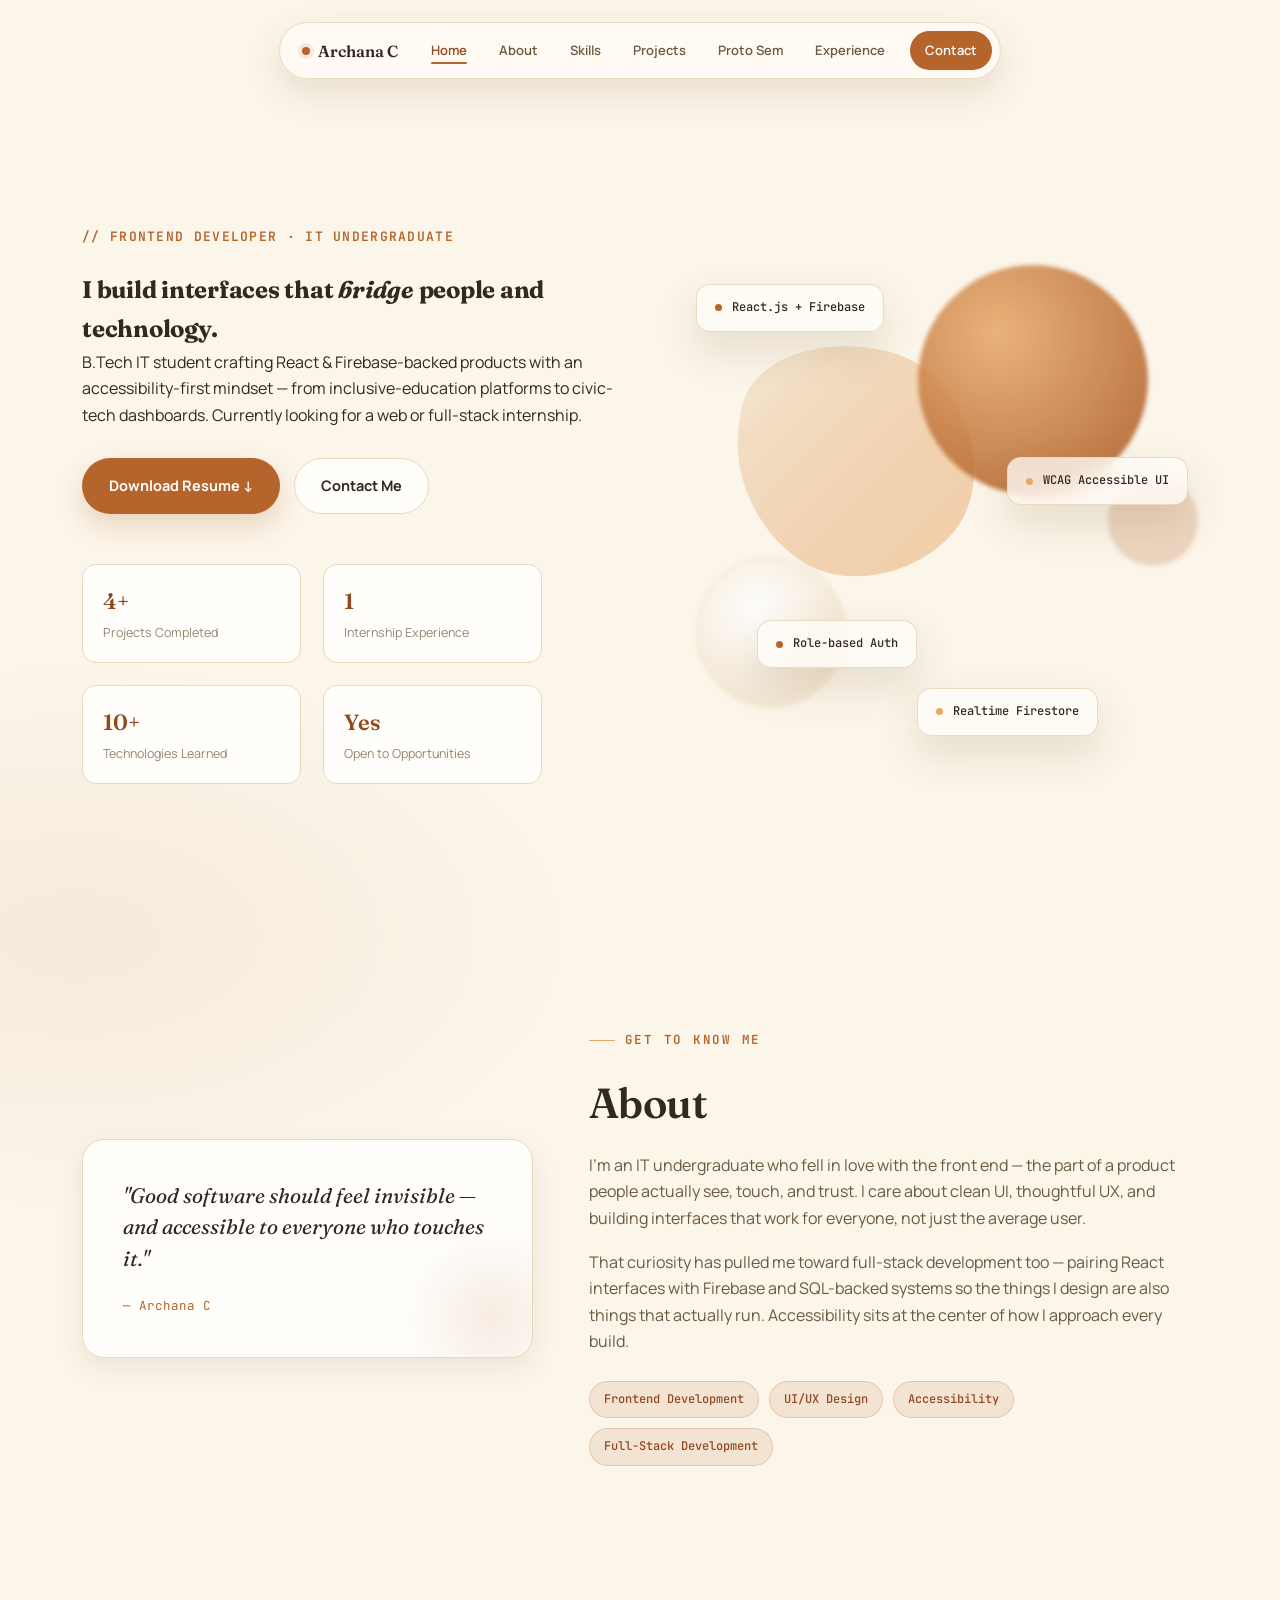
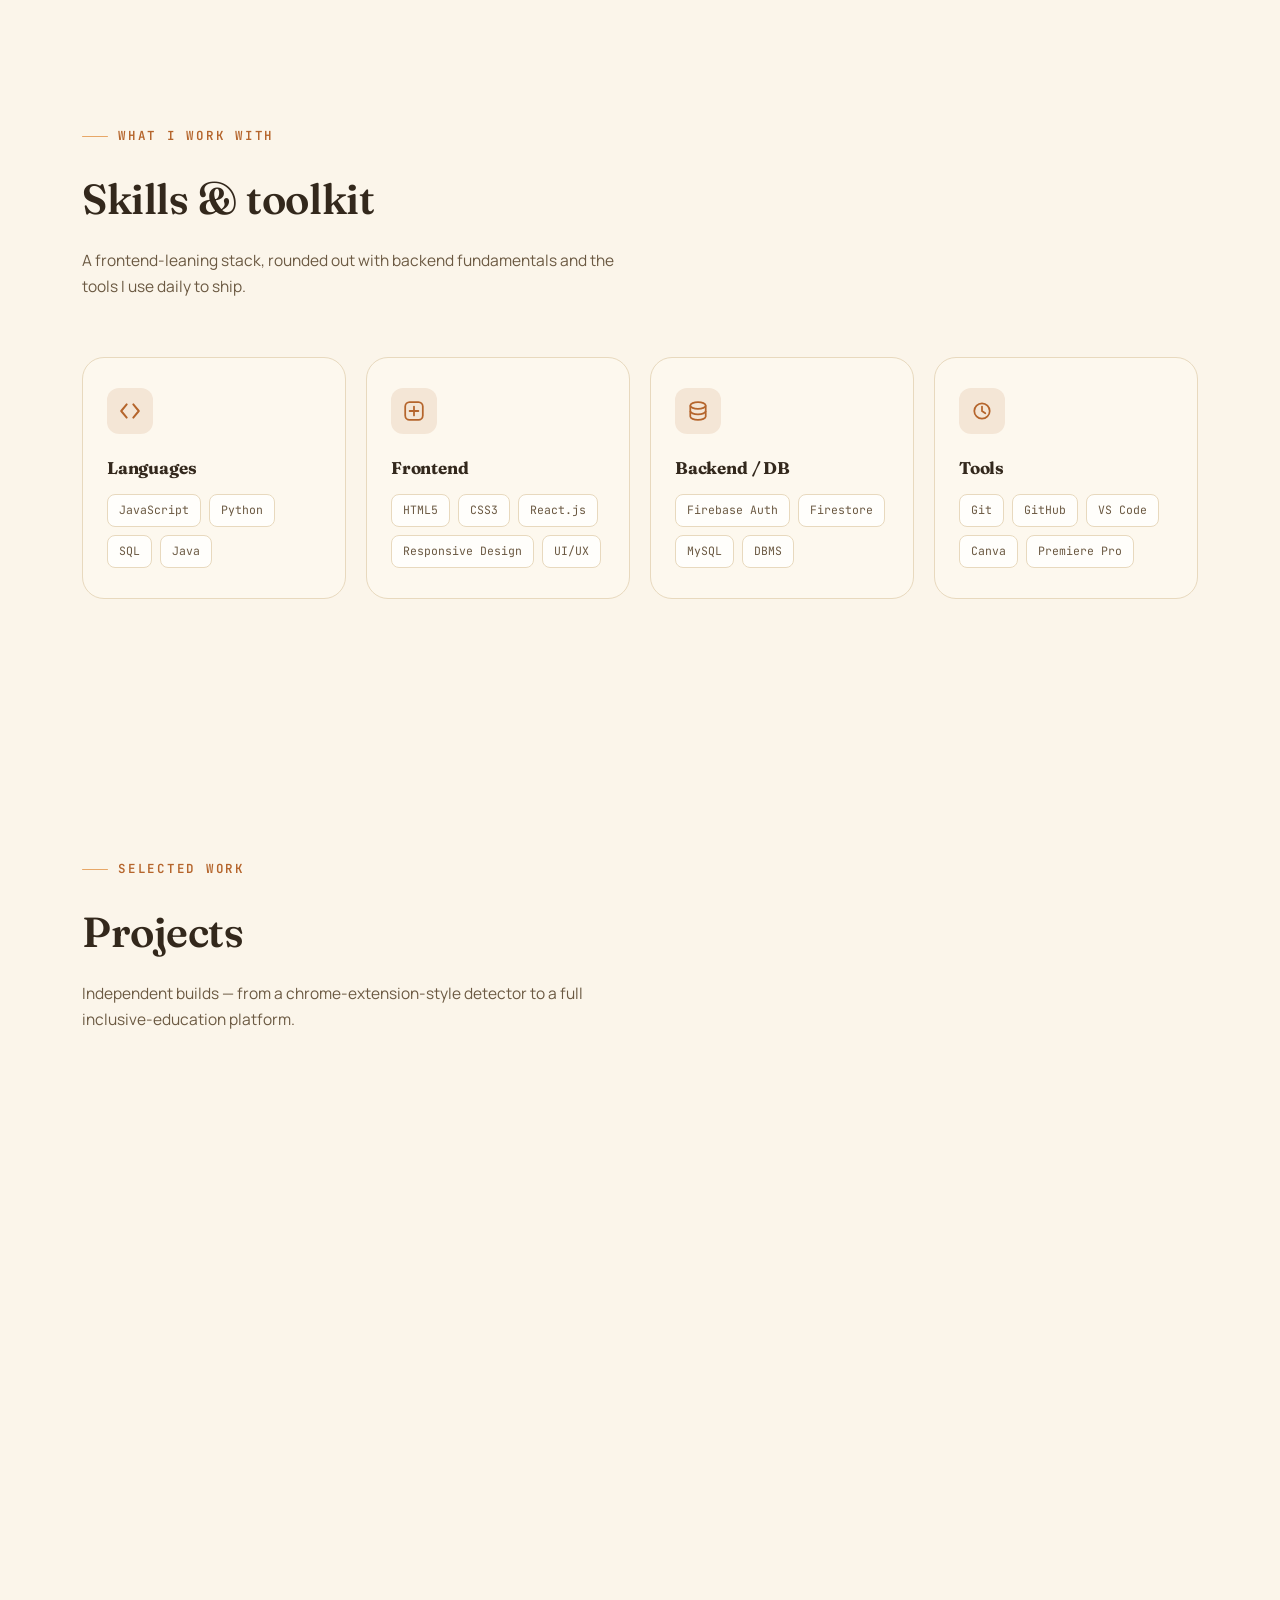
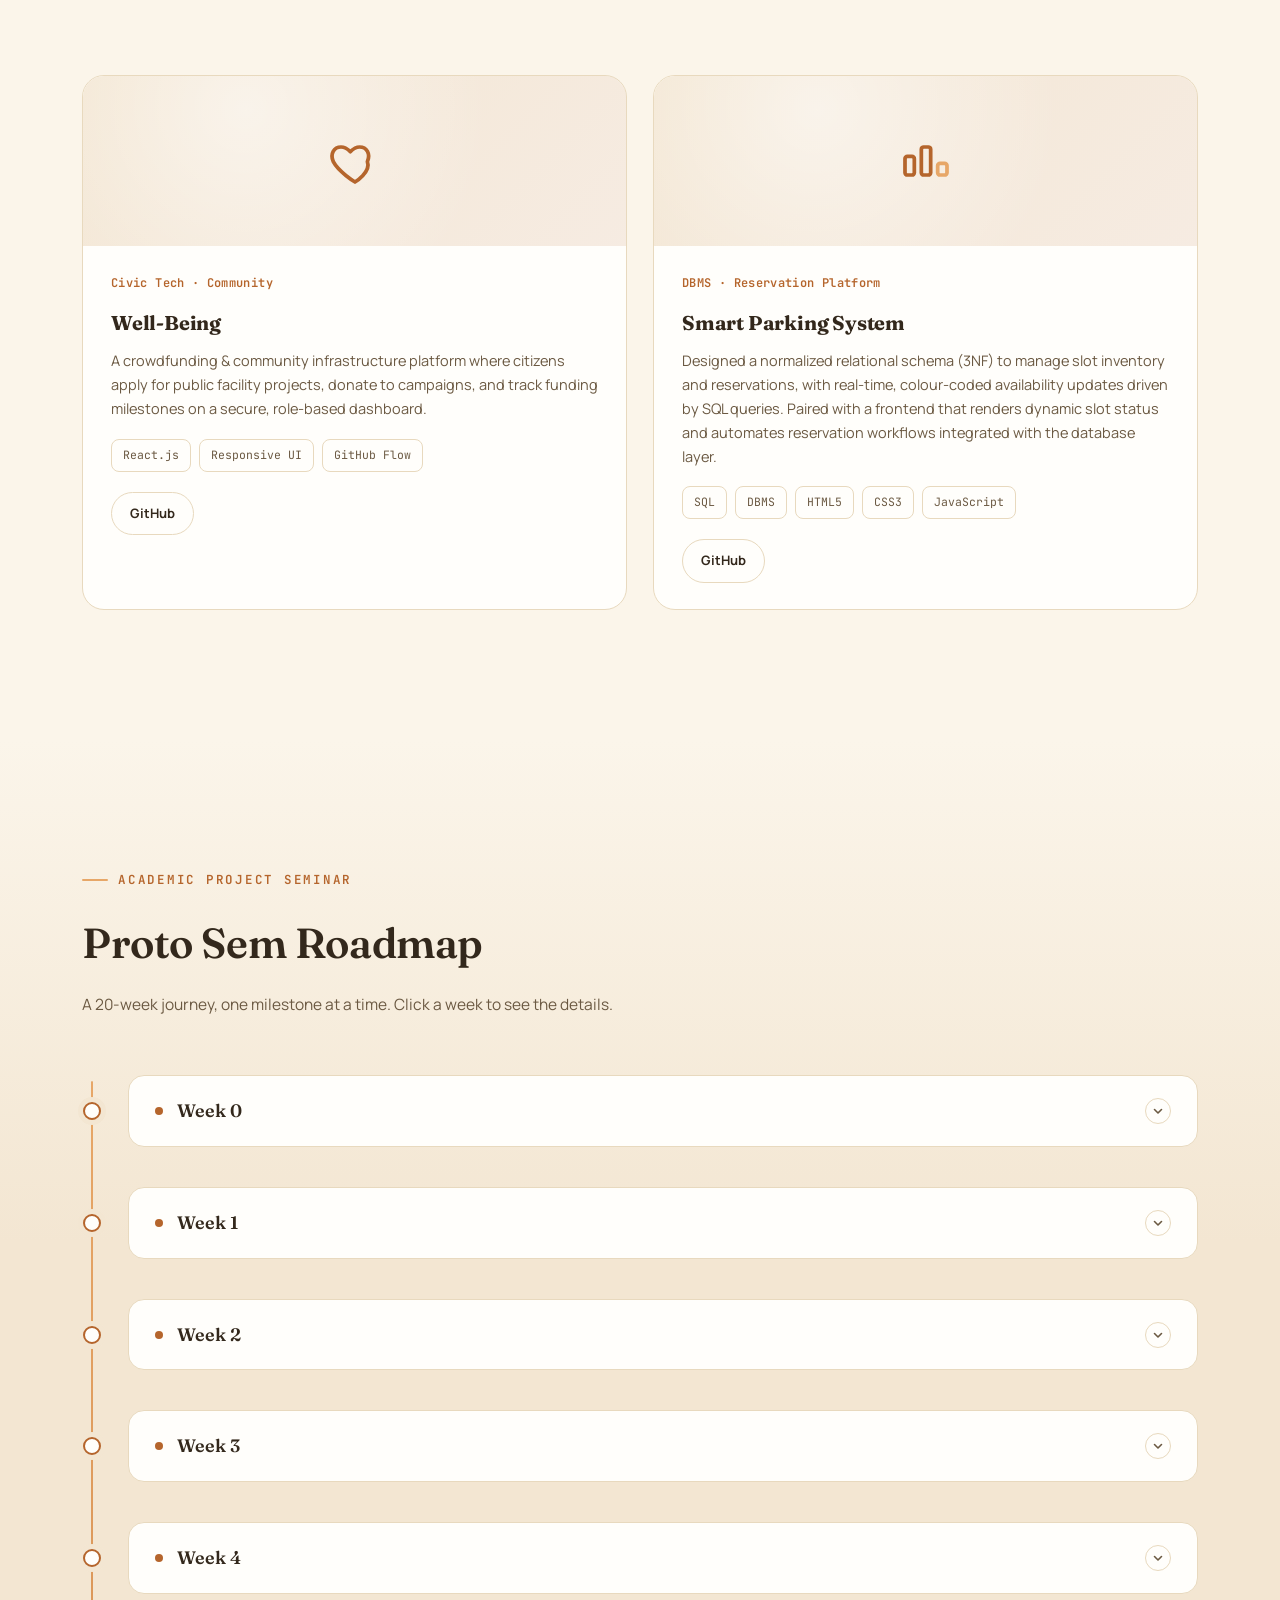
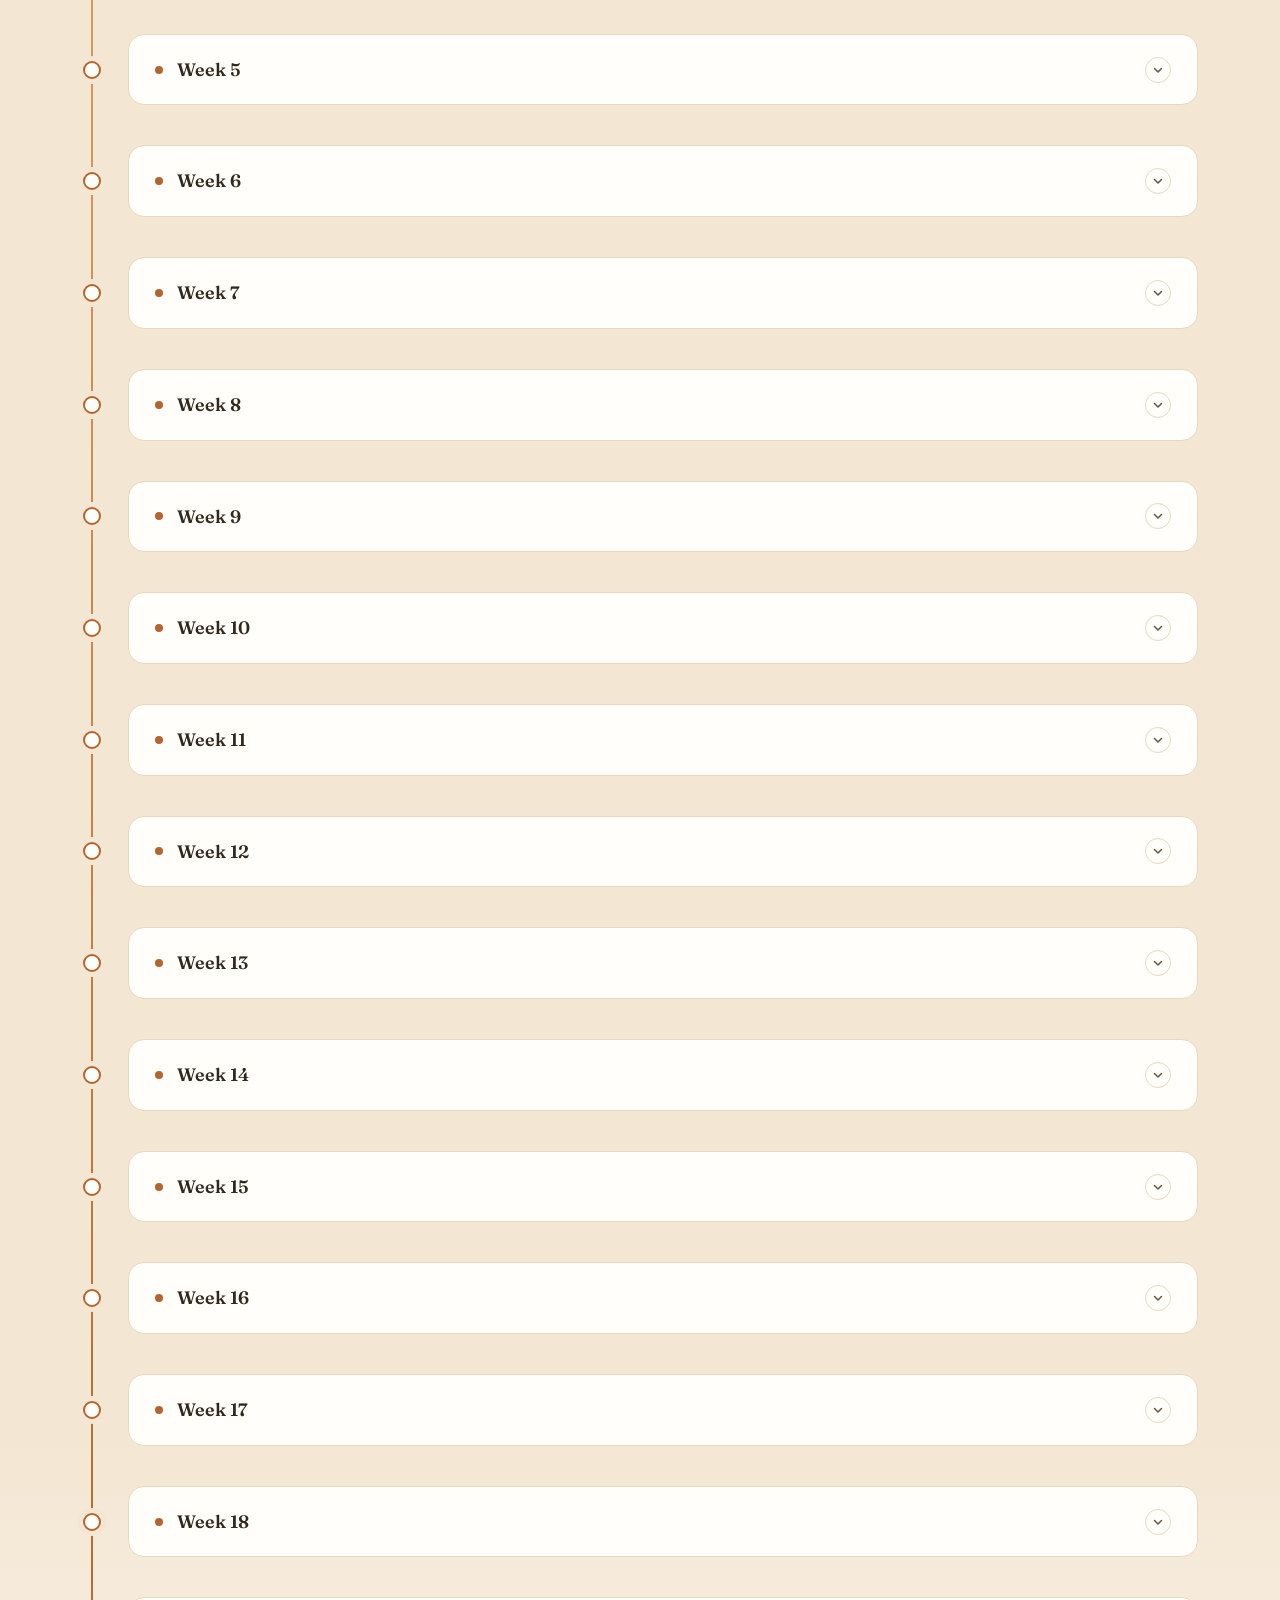
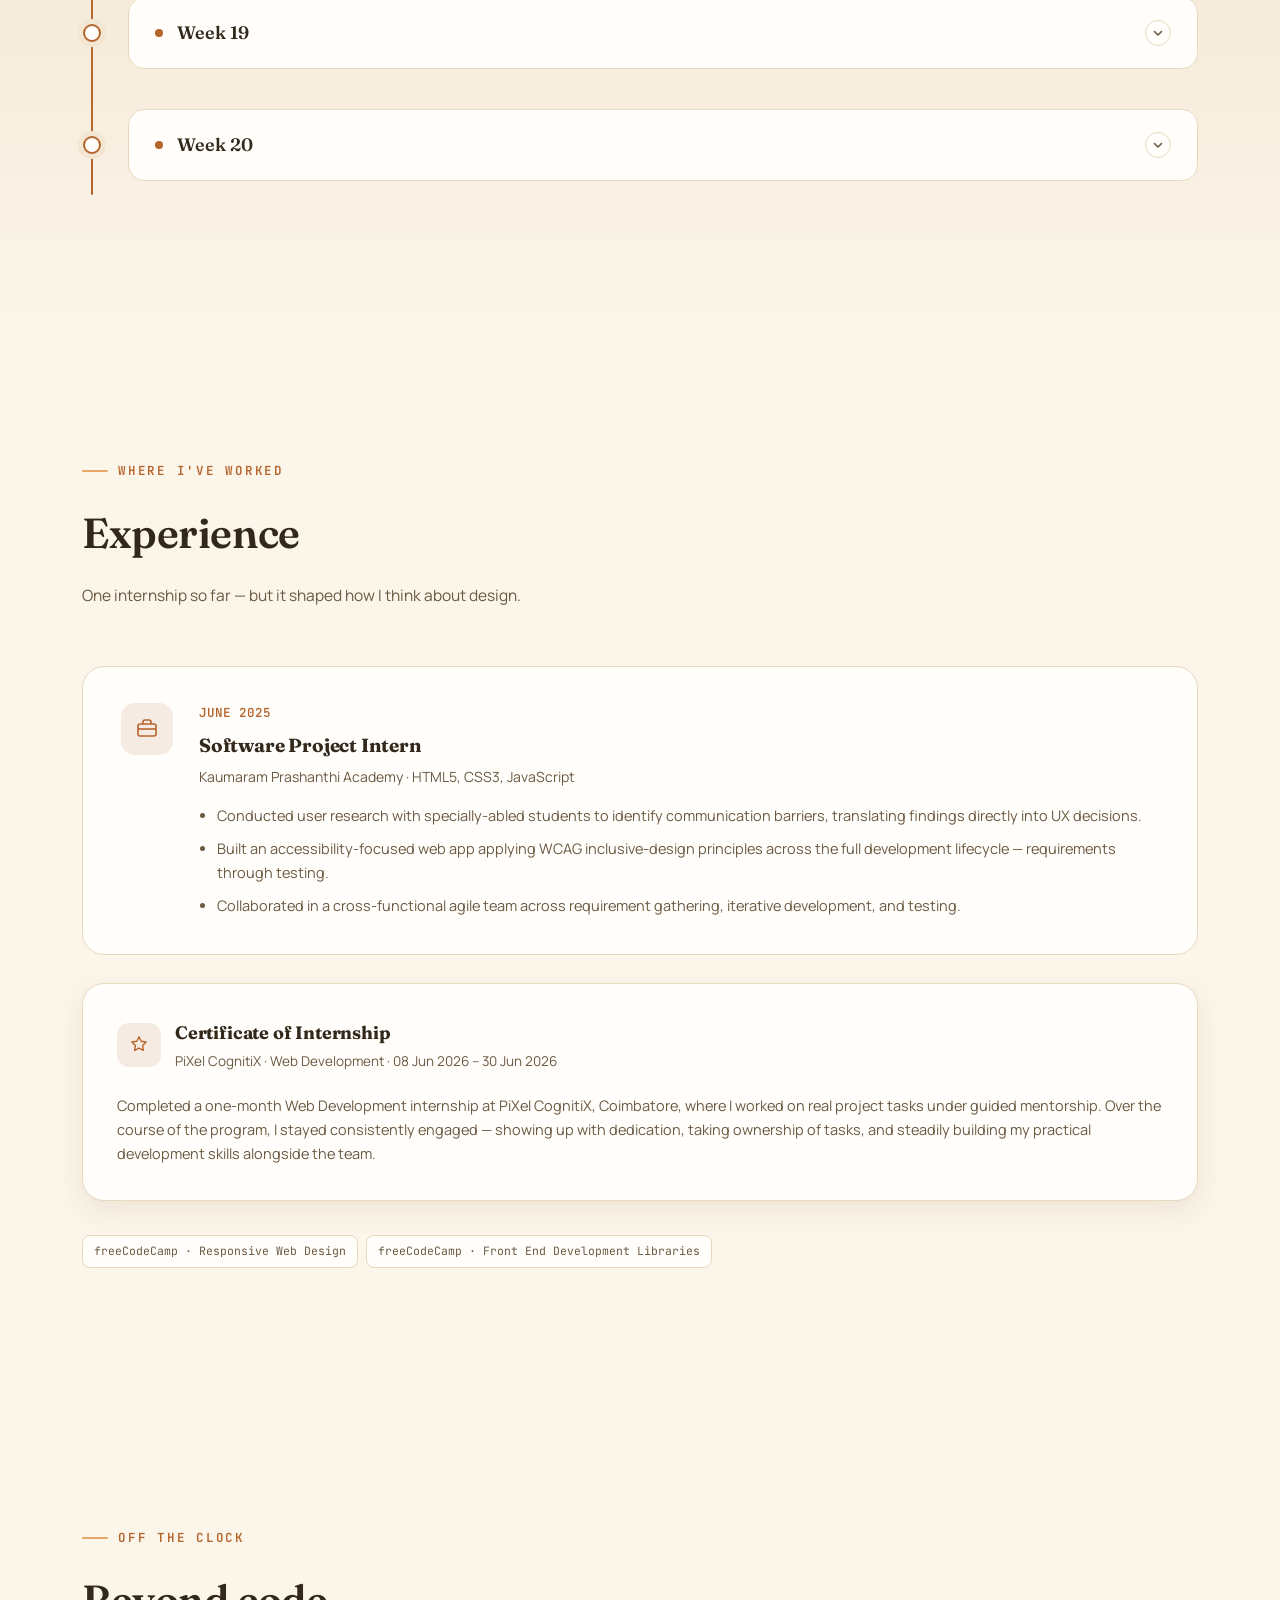
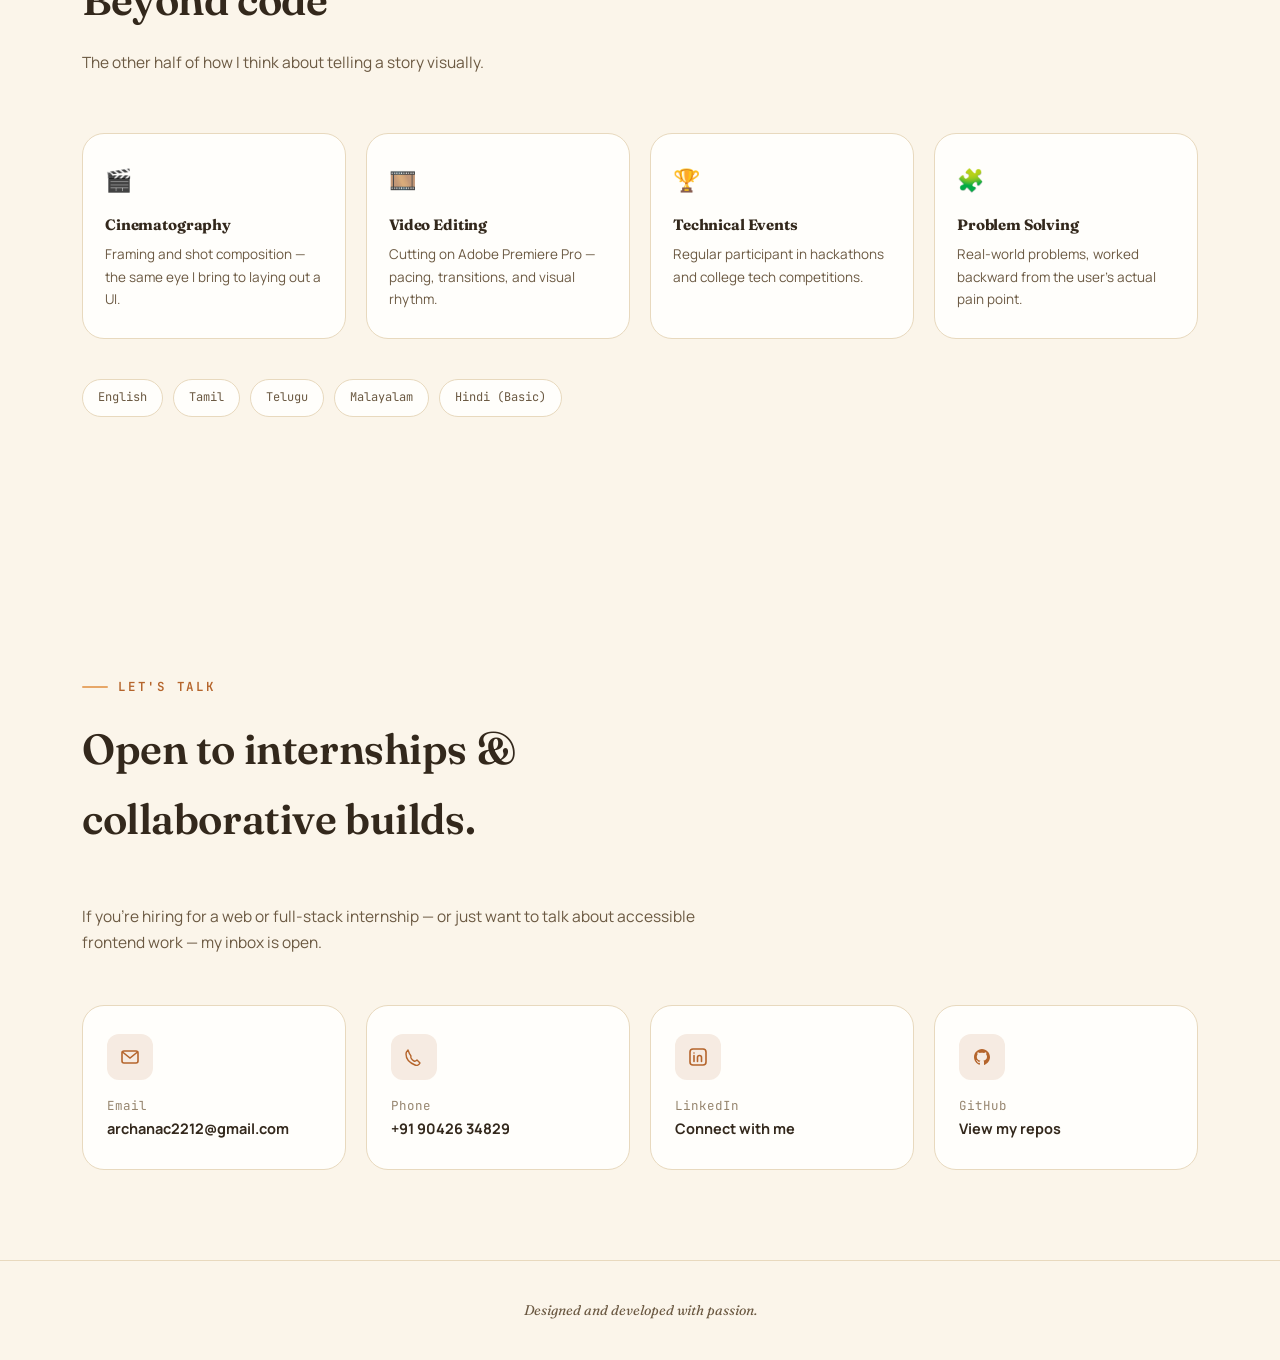
==== commit 0dde741e: "Fix alignment across all task sections" ====
--- a/index.html
+++ b/index.html
@@ -353,6 +353,71 @@
   .wd-learn-card h4{font-size:14.5px;margin-bottom:6px;}
   .wd-learn-card p{font-size:13px;color:var(--ink-soft);}
 
+  /* ---------- media placeholder slots (for images/videos the user will add) ---------- */
+  .wd-media-grid{display:grid;grid-template-columns:1fr 1fr;gap:16px;margin:14px 0 20px;}
+  @media (max-width:720px){.wd-media-grid{grid-template-columns:1fr;}}
+  .wd-video{
+    width:100%;aspect-ratio:16/9;border-radius:14px;overflow:hidden;
+    border:1px solid var(--line);background:var(--cream-deep);margin-bottom:20px;
+  }
+  .wd-video video{width:100%;height:100%;object-fit:cover;display:block;background:#000;}
+  .wd-placeholder{
+    width:100%;aspect-ratio:16/9;border-radius:14px;border:1.5px dashed var(--clay-light);
+    background:var(--cream-deep);display:flex;flex-direction:column;align-items:center;justify-content:center;
+    gap:6px;color:var(--muted);font-family:'JetBrains Mono',monospace;font-size:11.5px;text-align:center;
+    padding:14px;
+  }
+  .wd-placeholder .ph-icon{font-size:22px;}
+  .wd-placeholder .ph-label{font-weight:600;color:var(--clay-2);}
+
+  /* ---------- code block ---------- */
+  .wd-code{
+    background:#2B2013;color:#F3E6D2;font-family:'JetBrains Mono',monospace;font-size:12.5px;line-height:1.7;
+    padding:18px 20px;border-radius:12px;overflow-x:auto;white-space:pre;margin-top:12px;
+  }
+
+  /* ---------- simple data table (hardware / budget) ---------- */
+  .wd-table{width:100%;border-collapse:collapse;margin-top:10px;font-size:13.5px;}
+  .wd-table th,.wd-table td{text-align:left;padding:10px 14px;border-bottom:1px solid var(--line);color:var(--ink-soft);}
+  .wd-table th{color:var(--clay-2);font-family:'JetBrains Mono',monospace;font-size:11px;text-transform:uppercase;letter-spacing:0.05em;}
+  .wd-table tr:last-child td{border-bottom:none;}
+  .wd-table tr.total td{font-weight:700;color:var(--ink);border-top:1.5px solid var(--line);}
+
+  /* ---------- nested task accordion (used inside a week, e.g. Week 7's 5 tasks) ---------- */
+  .task-accordion{display:flex;flex-direction:column;gap:14px;}
+  .task-item{width:100%;}
+  .task-card{
+    background:var(--card-warm);border:1px solid var(--line);border-radius:14px;
+    padding:16px 20px;display:flex;align-items:center;justify-content:space-between;gap:14px;
+    cursor:pointer;user-select:none;transition:all .3s ease;
+  }
+  .task-card:hover{border-color:var(--clay-light);box-shadow:var(--shadow-sm);}
+  .task-left{display:flex;align-items:center;gap:12px;min-width:0;}
+  .task-num{
+    font-family:'JetBrains Mono',monospace;font-size:11.5px;font-weight:700;color:#fff;
+    background:var(--clay);padding:5px 11px;border-radius:100px;letter-spacing:0.04em;flex-shrink:0;
+  }
+  .task-title{font-family:'Fraunces',serif;font-size:15.5px;font-weight:600;color:var(--ink);}
+  .task-chevron{
+    width:24px;height:24px;border-radius:50%;border:1.5px solid var(--line);
+    display:flex;align-items:center;justify-content:center;flex-shrink:0;
+    transition:transform .35s cubic-bezier(.2,.8,.2,1), border-color .3s ease, background .3s ease;
+  }
+  .task-chevron svg{transition:transform .35s ease;stroke:var(--ink-soft);}
+  .task-item.expanded .task-card{border-color:var(--clay);box-shadow:var(--shadow-sm);}
+  .task-item.expanded .task-chevron{background:var(--clay);border-color:var(--clay);}
+  .task-item.expanded .task-chevron svg{stroke:#fff;transform:rotate(180deg);}
+  .task-detail{
+    max-height:0;overflow:hidden;opacity:0;
+    transition:max-height .6s cubic-bezier(.2,.8,.2,1), opacity .5s ease, margin .5s ease;
+    margin-top:0;
+  }
+  .task-detail.open{max-height:5000px;opacity:1;margin-top:10px;}
+  @media (max-width:720px){
+    .task-card{padding:14px 16px;}
+    .task-title{font-size:14px;}
+  }
+
   /* ---------- EXPERIENCE ---------- */
   .exp-card{
     background:var(--card);border:1px solid var(--line);border-radius:var(--radius);
@@ -475,6 +540,349 @@
     .wd-learn-grid{grid-template-columns:1fr;}
     .cert-footer{flex-direction:column;align-items:flex-start;}
   }
+
+  /* Week 7 task details: readable, contained, responsive presentation */
+  .task-detail{height:0;max-height:none;overflow:hidden;opacity:0;transition:height .42s ease,opacity .28s ease,margin .3s ease;}
+  .task-detail.open{height:auto;max-height:none;overflow:visible;opacity:1;margin-top:12px;}
+  .task-detail > .wd-card{background:var(--card);border:1px solid var(--line);border-radius:20px;padding:clamp(22px,3vw,38px);box-shadow:var(--shadow-sm);display:flex;flex-direction:column;gap:14px;}
+  .task-detail > .wd-card h3{font-size:clamp(18px,2vw,22px);line-height:1.3;margin:16px 0 2px;padding-bottom:9px;border-bottom:1px solid var(--line);}
+  .task-detail > .wd-card h3:first-of-type{margin-top:0;}
+  .task-detail > .wd-card p{font-size:15px;line-height:1.8;color:var(--ink-soft);}
+  .task-detail > .wd-card p + p{margin-top:0;}
+  .task-detail .wd-label{align-self:flex-start;background:var(--clay-soft);padding:6px 11px;border-radius:30px;}
+  .task-detail ol{counter-reset:taskstep;list-style:none;display:grid;gap:10px;margin:4px 0 10px;padding:0;}
+  .task-detail ol li{counter-increment:taskstep;position:relative;padding:15px 18px 15px 58px;border:1px solid var(--line);border-radius:13px;background:var(--card-warm);color:var(--ink-soft);font-size:14.5px;line-height:1.75;}
+  .task-detail ol li::before{content:counter(taskstep,decimal-leading-zero);position:absolute;left:16px;top:15px;width:28px;height:28px;display:grid;place-items:center;border-radius:50%;background:var(--clay);color:#fff;font:600 11px 'JetBrains Mono',monospace;}
+  .task-detail table{width:100%;border-collapse:separate;border-spacing:0;overflow:hidden;border:1px solid var(--line);border-radius:12px;font-size:14px;background:var(--card-warm);}
+  .task-detail th,.task-detail td{padding:12px 14px;text-align:left;border-bottom:1px solid var(--line);line-height:1.6;}
+  .task-detail th{background:var(--cream-deep);color:var(--clay-2);font:600 11px 'JetBrains Mono',monospace;text-transform:uppercase;letter-spacing:.04em;}
+  .task-detail tr:last-child td{border-bottom:0;}
+  .task-detail figure.wd-media{margin:4px 0 8px;border:1px solid var(--line);border-radius:14px;overflow:hidden;background:var(--cream-deep);}
+  .task-detail figure.wd-media img{display:block;width:100%;max-height:440px;object-fit:contain;background:var(--cream-deep);}
+  .task-detail figure.wd-media figcaption{padding:11px 14px;font-size:12px;color:var(--ink-soft);background:var(--card-warm);}
+  .task-detail .media-missing{min-height:150px;display:grid;place-items:center;padding:24px;text-align:center;color:var(--muted);font:500 12px 'JetBrains Mono',monospace;}
+  .task-detail .resource-links{display:flex;flex-wrap:wrap;gap:10px;margin-top:6px;}
+  .task-detail .resource-links a{display:inline-flex;align-items:center;gap:8px;background:var(--clay);color:#fff;padding:11px 16px;border-radius:30px;font-size:13px;font-weight:700;transition:background .2s,transform .2s;}
+  .task-detail .resource-links a:hover{background:var(--clay-2);transform:translateY(-2px);}
+  .task-card{min-height:68px;}
+  .task-card:focus-visible{outline:3px solid var(--clay-light);outline-offset:3px;}
+  /* Keep the floating navigation from covering reading content while scrolling down. */
+  .nav-outer{transition:transform .28s ease,opacity .28s ease;}
+  .nav-outer.nav-hidden{transform:translateY(-150%);opacity:0;}
+  @media(max-width:720px){
+    .task-detail > .wd-card{padding:20px 16px;border-radius:16px;}
+    .task-detail ol li{padding:13px 13px 13px 50px;font-size:14px;}
+    .task-detail ol li::before{left:12px;top:13px;}
+    .task-detail table{display:block;overflow-x:auto;white-space:normal;}
+    .task-detail th,.task-detail td{min-width:120px;}
+    .task-title{line-height:1.35;}
+  }
+
+
+  /* Week 7 task overview and outline */
+  .task-intro-grid{display:grid;grid-template-columns:minmax(0,1.08fr) minmax(0,.92fr);gap:14px;margin:0 0 18px;align-items:stretch}
+  .task-overview,.task-outline{min-width:0;border:1px solid var(--line);border-radius:16px;padding:19px 21px;background:linear-gradient(145deg,var(--card-warm),var(--card));}
+  .task-overview{border-top:3px solid var(--clay)}
+  .task-outline{background:var(--cream-deep);}
+  .intro-kicker{display:block;margin-bottom:10px;color:var(--clay-2);font:700 10px 'JetBrains Mono',monospace;letter-spacing:.12em;text-transform:uppercase}
+  .task-overview p{margin:0;color:var(--ink-soft);font-size:14px;line-height:1.8}
+  .task-outline ol{counter-reset:outline;display:grid;gap:9px;list-style:none;margin:0;padding:0}
+  .task-outline li{counter-increment:outline;position:relative;padding-left:31px;color:var(--ink-soft);font-size:13px;line-height:1.55}
+  .task-outline li::before{content:counter(outline);position:absolute;left:0;top:0;width:21px;height:21px;display:grid;place-items:center;border-radius:50%;background:var(--clay);color:#fff;font:600 10px 'JetBrains Mono',monospace}
+  @media(max-width:720px){.task-intro-grid{grid-template-columns:1fr}.task-overview,.task-outline{padding:17px}}
+
+
+  /* Week 7 system architecture diagrams */
+  .system-flow{margin:22px 0 28px;padding:clamp(18px,3vw,30px);border:1px solid var(--line);border-radius:20px;background:linear-gradient(145deg,var(--card),var(--card-warm));box-shadow:var(--shadow-sm);}
+  .flow-heading{margin-bottom:20px}.flow-kicker{display:inline-block;font:600 10px 'JetBrains Mono',monospace;letter-spacing:.14em;color:var(--clay-2);background:var(--clay-soft);padding:7px 10px;border-radius:30px}.flow-heading h3{margin:12px 0 5px!important;padding:0!important;border:0!important;font-size:clamp(19px,2.3vw,24px)!important}.flow-heading p{margin:0;color:var(--muted);font-size:13px!important;}
+  .flow-stack{display:flex;flex-direction:column;align-items:center;gap:0;}
+  .flow-node{width:min(100%,480px);min-height:70px;display:flex;flex-direction:column;align-items:center;justify-content:center;text-align:center;padding:14px 20px;border:1px solid #e4c9aa;border-radius:13px;background:#fffaf3;box-shadow:0 5px 14px rgba(90,55,25,.055);}
+  .flow-node strong{font-size:15px;color:var(--ink);font-weight:700;line-height:1.4}.flow-node span{font-size:12px;color:var(--ink-soft);line-height:1.55;margin-top:3px;}
+  .flow-arrow{height:48px;display:flex;flex-direction:column;align-items:center;justify-content:center;position:relative;color:var(--clay);line-height:1}.flow-arrow b{font-size:24px;font-weight:500;line-height:1}.flow-arrow span{font:500 10px 'JetBrains Mono',monospace;color:var(--muted);background:var(--card-warm);padding:2px 7px;border-radius:10px;}
+  @media(max-width:600px){.system-flow{padding:17px 12px;border-radius:15px}.flow-node{min-height:64px;padding:12px 10px}.flow-node strong{font-size:14px}.flow-node span{font-size:11px}.flow-arrow{height:42px}}
+.task-video {
+  width: 100%;
+  max-width: 900px;
+  margin: 28px auto;
+  padding: 20px;
+  background: #fffaf2;
+  border: 1px solid #eadcc7;
+  border-radius: 16px;
+  box-sizing: border-box;
+}
+
+.task-video h3 {
+  margin: 0 0 16px;
+  font-size: 1.2rem;
+  color: #33291f;
+}
+
+.task-video video {
+  display: block;
+  width: 100%;
+  max-height: 520px;
+  aspect-ratio: 16 / 9;
+  object-fit: contain;
+  background: #171717;
+  border-radius: 12px;
+}
+
+.video-caption {
+  margin: 12px 0 0;
+  color: #716456;
+  font-size: 0.95rem;
+  line-height: 1.6;
+}
+
+@media (max-width: 600px) {
+  .task-video {
+    padding: 12px;
+    margin: 20px auto;
+  }
+
+  .task-video video {
+    max-height: 300px;
+  }
+}
+
+  /* Alignment and overflow corrections — preserves the existing visual theme */
+  .wrap, .week-detail, .week-detail-inner, .wd-card, .task-item,
+  .task-detail, .task-detail > .wd-card { min-width: 0; }
+
+  .week-detail.open,
+  .task-detail.open {
+    height: auto;
+    max-height: none;
+    overflow: visible;
+  }
+
+  .week-detail-inner,
+  .task-detail > .wd-card {
+    width: 100%;
+    min-width: 0;
+  }
+
+  .wd-card > *,
+  .task-detail > .wd-card > * {
+    max-width: 100%;
+  }
+
+  .wd-media-grid {
+    width: 100%;
+    align-items: start;
+    grid-template-columns: repeat(2, minmax(0, 1fr));
+  }
+
+  .wd-media,
+  .task-detail figure.wd-media,
+  .cert-media {
+    width: 100%;
+    min-width: 0;
+    overflow: hidden;
+  }
+
+  .wd-media img,
+  .task-detail figure.wd-media img,
+  .cert-media img {
+    display: block;
+    width: 100%;
+    max-width: 100%;
+    height: auto;
+    object-fit: contain;
+    object-position: center;
+  }
+
+  .wd-video,
+  .task-video {
+    width: 100%;
+    max-width: 100%;
+    min-width: 0;
+  }
+
+  .wd-video video,
+  .task-video video {
+    display: block;
+    width: 100%;
+    max-width: 100%;
+    height: auto;
+    object-fit: contain;
+  }
+
+  .task-intro-grid {
+    grid-template-columns: minmax(0, 1.08fr) minmax(0, .92fr);
+    align-items: stretch;
+  }
+
+  .task-overview,
+  .task-outline,
+  .system-flow,
+  .flow-node {
+    min-width: 0;
+    max-width: 100%;
+    overflow-wrap: anywhere;
+  }
+
+  .task-detail table,
+  .wd-table {
+    width: 100%;
+    max-width: 100%;
+    border-collapse: collapse;
+  }
+
+  .task-detail th,
+  .task-detail td,
+  .wd-table th,
+  .wd-table td {
+    vertical-align: top;
+    overflow-wrap: anywhere;
+  }
+
+  .task-detail pre,
+  .wd-code {
+    max-width: 100%;
+    overflow-x: auto;
+    white-space: pre;
+  }
+
+  @media (max-width: 720px) {
+    .wd-media-grid,
+    .task-intro-grid {
+      grid-template-columns: minmax(0, 1fr);
+    }
+
+    .week-detail-inner {
+      padding-left: 18px;
+      padding-right: 18px;
+    }
+
+    .task-detail > .wd-card {
+      padding-left: 16px;
+      padding-right: 16px;
+    }
+
+    .task-card,
+    .task-left {
+      min-width: 0;
+    }
+
+    .task-title {
+      overflow-wrap: anywhere;
+    }
+  }
+
+
+
+  /* Week 7 content consistency: retain the original font families and visual theme. */
+  .task-detail > .wd-card {
+    text-align: left;
+    font-family: 'Manrope', sans-serif;
+    font-weight: 400;
+    line-height: 1.75;
+  }
+  .task-detail > .wd-card p,
+  .task-detail > .wd-card li,
+  .task-detail > .wd-card td {
+    font-family: 'Manrope', sans-serif;
+    font-size: 14.5px;
+    font-weight: 400;
+    line-height: 1.75;
+    text-align: left;
+  }
+  .task-detail > .wd-card p { margin: 0 0 12px; }
+  .task-detail > .wd-card p:last-child { margin-bottom: 0; }
+  .task-detail > .wd-card strong,
+  .task-detail > .wd-card b {
+    font-family: 'Manrope', sans-serif;
+    font-weight: 700;
+  }
+  .task-detail > .wd-card h3 {
+    font-family: 'Fraunces', serif;
+    font-weight: 600;
+    text-align: left;
+    line-height: 1.35;
+  }
+  .task-detail > .wd-card h4 {
+    font-family: 'Fraunces', serif;
+    font-weight: 600;
+  }
+  .task-detail > .wd-card ol,
+  .task-detail > .wd-card ul {
+    margin: 8px 0 18px;
+    padding-left: 24px;
+    text-align: left;
+  }
+  .task-detail > .wd-card ol li,
+  .task-detail > .wd-card ul li {
+    padding-left: 4px;
+    margin: 0 0 8px;
+  }
+  /* Keep numbered instruction cards clear of their number badges in every task. */
+  .task-detail > .wd-card ol {
+    list-style: none;
+    padding: 0;
+    margin: 8px 0 18px;
+  }
+  .task-detail > .wd-card ol li {
+    position: relative;
+    box-sizing: border-box;
+    padding: 15px 18px 15px 64px;
+    margin: 0;
+    min-height: 58px;
+    overflow-wrap: anywhere;
+  }
+  .task-detail > .wd-card ol li::before {
+    left: 16px;
+    top: 15px;
+  }
+  .task-detail > .wd-card table {
+    width: 100%;
+    margin: 12px 0 20px;
+    table-layout: auto;
+    text-align: left;
+  }
+  .task-detail > .wd-card th {
+    font-family: 'JetBrains Mono', monospace;
+    font-weight: 600;
+    text-align: left;
+    vertical-align: top;
+  }
+  .task-detail > .wd-card td { vertical-align: top; }
+  .task-detail > .wd-card code {
+    font-family: 'JetBrains Mono', monospace;
+    font-weight: 400;
+  }
+  .task-detail > .wd-card .system-flow { text-align: center; }
+  .task-detail > .wd-card .resource-links { align-items: center; }
+  .task-detail > .wd-card a[href*="github.com"] {
+    display: inline-flex;
+    align-items: center;
+    margin: 4px 0;
+    padding: 8px 14px;
+    border: 1px solid var(--clay-soft-2);
+    border-radius: 30px;
+    background: var(--clay-soft);
+    color: var(--clay-2);
+    font-family: 'Manrope', sans-serif;
+    font-size: 13px;
+    font-weight: 700;
+    line-height: 1.4;
+    text-decoration: none;
+  }
+  .task-detail > .wd-card a[href*="github.com"]:hover {
+    background: var(--clay);
+    color: #fff;
+  }
+  .task-detail > .wd-card .task-video { text-align: left; }
+  .task-detail > .wd-card .task-video h3 { text-align: left; }
+  @media (max-width: 720px) {
+    .task-detail > .wd-card p,
+    .task-detail > .wd-card li,
+    .task-detail > .wd-card td { font-size: 14px; }
+    .task-detail > .wd-card table { display: block; overflow-x: auto; }
+    .task-detail > .wd-card ol li { padding: 13px 13px 13px 54px; }
+    .task-detail > .wd-card ol li::before { left: 12px; top: 13px; }
+  }
+
 </style>
 </head>
 <body>
@@ -1047,28 +1455,28 @@
 
       <div class="wd-card">
         <span class="wd-label">Water Bottle Animation</span>
-        <div class="wd-media"><img src="Screenshot 2026-08-25 170009.png" alt="Water bottle animation in Fusion 360"></div>
+        <div class="wd-media"><img src="water-bottle-animation.png" alt="Water bottle animation in Fusion 360"></div>
         <h3 style="font-size:17px;">Exploring Fusion 360 Animation</h3>
         <p>This week, I explored the animation capabilities of Fusion 360 and learned how animation can be used to demonstrate the movement, functionality, and working of a design. I created an animation of a water bottle in Fusion 360 to understand how individual components and movements can be represented in an animated sequence. This activity helped me explore the animation workspace and understand how motion can be used to present a product more effectively.</p>
       </div>
 
       <div class="wd-card">
         <span class="wd-label">Assembly Animation</span>
-        <div class="wd-media"><img src="Screenshot 2026-08-25 165710.png" alt="Assembly animation in Fusion 360"></div>
+        <div class="wd-media"><img src="assembly-animation.png" alt="Assembly animation in Fusion 360"></div>
         <h3 style="font-size:17px;">Demonstrating How Parts Come Together</h3>
         <p>I also created an assembly animation in Fusion 360 to demonstrate how different components come together and interact as part of a complete assembly. This helped me understand the movement and relationship between different parts and how animation can be used to explain the working of a mechanical design.</p>
       </div>
 
       <div class="wd-card">
         <span class="wd-label">RDWorks · Fidget Spinner Design</span>
-        <div class="wd-media"><img src="Screenshot 2026-08-24 173303.png" alt="Fidget spinner design prepared in RDWorks"></div>
+        <div class="wd-media"><img src="fidget-spinner-rdworks.png" alt="Fidget spinner design prepared in RDWorks"></div>
         <h3 style="font-size:17px;">Laser Cutting with RDWorks</h3>
         <p>I was introduced to RDWorks, a software used for preparing designs for laser cutting. I learned how to prepare a digital design for the laser cutting process and understand the different operations required to convert a design into a physical prototype. As a hands-on activity, I worked on a fidget spinner design and prepared it for laser cutting, exploring how the laser cutting machine interprets the digital file.</p>
       </div>
 
       <div class="wd-card">
         <span class="wd-label">Fidget Spinner · Laser-Cut Result</span>
-        <div class="wd-media"><img src="Screenshot 2026-08-25 165643.png" alt="Laser-cut fidget spinner result"></div>
+        <div class="wd-media"><img src="fidget-spinner-result.png" alt="Laser-cut fidget spinner result"></div>
         <h3 style="font-size:17px;">From Digital File to Physical Object</h3>
         <p>This gave me practical experience in digital fabrication and helped me understand how a CAD design can be transformed into a real physical object using the laser cutter.</p>
       </div>
@@ -1097,6 +1505,510 @@
         <h3>My Reflection</h3>
         <p>Week 4 helped me understand how digital designs can move beyond static 3D models and become interactive animations and physical prototypes. Creating the water bottle and assembly animations in Fusion 360 helped me explore movement and functionality, while working with RDWorks and the fidget spinner gave me practical experience with laser cutting. Learning about Bambu Lab introduced me to another important fabrication method through 3D printing. Overall, this week helped me connect 3D modelling, animation, laser cutting, and 3D printing as different stages of turning an idea into a real-world product.</p>
       </div>
+    `,
+    5: `
+      <div class="wd-card">
+        <div class="wd-type">🖌️ UI/UX &amp; Problem Discovery</div>
+        <h3>Week 5 – UI/UX, Problem Statements &amp; Market Exploration</h3>
+        <p>During Week 5, we were introduced to the fundamentals of UI/UX design and learned how user needs and usability influence product development. We also participated in a marketplace session, where client and startup companies presented real-world problem statements. This gave us an opportunity to understand industry requirements, explore different problem areas, and identify problems that could potentially be developed into practical solutions. We also worked on user discovery and requirement understanding to identify the needs of the target users.</p>
+      </div>
+
+      <div class="wd-card">
+        <span class="wd-label">Key Learnings</span>
+        <div class="wd-learn-grid">
+          <div class="wd-learn-card"><span class="wd-icon">🖌️</span><h4>UI/UX Fundamentals</h4><p>Understanding how user needs and usability shape product design.</p></div>
+          <div class="wd-learn-card"><span class="wd-icon">🔍</span><h4>User Discovery</h4><p>Identifying the needs and expectations of target users.</p></div>
+          <div class="wd-learn-card"><span class="wd-icon">📋</span><h4>Problem Statements</h4><p>Understanding real-world problems presented by clients and startups.</p></div>
+          <div class="wd-learn-card"><span class="wd-icon">🗒️</span><h4>Requirement Gathering</h4><p>Translating user needs into clear project requirements.</p></div>
+          <div class="wd-learn-card"><span class="wd-icon">🏢</span><h4>Industry Exposure</h4><p>Exploring real problem areas through the marketplace session.</p></div>
+          <div class="wd-learn-card"><span class="wd-icon">💡</span><h4>Solution Identification</h4><p>Spotting problems that could become practical solutions.</p></div>
+        </div>
+      </div>
+
+      
+    `,
+    6: `
+      <div class="wd-card">
+        <div class="wd-type">🔩 Embedded Systems &amp; Soldering</div>
+        <h3>Week 6 – Microcontrollers, Embedded Systems &amp; Soldering</h3>
+        <p>Week 6 focused on understanding microcontrollers, microprocessors, and embedded systems. We explored the basic architecture and working principles of embedded systems and learned how different sensors and actuators are used to interact with the physical environment. We also had hands-on experience with soldering and desoldering electronic components. As a practical activity, we successfully soldered a 555 timer circuit with LEDs, resistors, and a capacitor, which helped us understand basic electronic circuit connections and hardware assembly.</p>
+      </div>
+
+      <div class="wd-card">
+        <span class="wd-label">Key Learnings</span>
+        <div class="wd-learn-grid">
+          <div class="wd-learn-card"><span class="wd-icon">🧠</span><h4>Microcontrollers</h4><p>Basics of microcontrollers and microprocessors.</p></div>
+          <div class="wd-learn-card"><span class="wd-icon">🏗️</span><h4>Embedded Architecture</h4><p>Understanding embedded system structure and applications.</p></div>
+          <div class="wd-learn-card"><span class="wd-icon">📡</span><h4>Sensors &amp; Actuators</h4><p>How sensors and actuators interact with the physical environment.</p></div>
+          <div class="wd-learn-card"><span class="wd-icon">🔥</span><h4>Soldering</h4><p>Soldering and desoldering electronic components.</p></div>
+          <div class="wd-learn-card"><span class="wd-icon">🔌</span><h4>Circuit Assembly</h4><p>Basic electronic circuit connections and hardware assembly.</p></div>
+          <div class="wd-learn-card"><span class="wd-icon">⏱️</span><h4>555 Timer Circuit</h4><p>Hands-on practice soldering LEDs, resistors, and a capacitor.</p></div>
+        </div>
+      </div>
+
+      <div class="wd-card">
+        <span class="wd-label">Photos</span>
+        <div class="wd-learn-grid" style="grid-template-columns:repeat(3,1fr);">
+          <div class="wd-media" style="margin-bottom:0;"><img src="Screenshot 2026-09-13 131122.png" alt="Embedded systems / microcontroller session photo"></div>
+          <div class="wd-media" style="margin-bottom:0;"><img src="surya assignment week 6.jpeg" alt="Sensor and actuator exploration photo"></div>
+          <div class="wd-media" style="margin-bottom:0;"><img src="surya soldering.jpeg" alt="Soldering / 555 timer circuit photo"></div>
+        </div>
+      </div>
+    `,
+    7: `
+      <div class="wd-card">
+        <span class="wd-label">Overview</span>
+        <h3>Week 7 – IoT, Connectivity &amp; RTOS</h3>
+        <p>Week 7 focused on IoT and connectivity, where we worked with Arduino IDE and ESP32 to develop connected applications. We completed four practical tasks involving web-based LED control, MQTT cloud communication, IoT automation with IFTTT, and a Firebase-powered monitoring &amp; logging system. These activities helped us understand how hardware can communicate with web and cloud platforms. We also learned the fundamentals of Real-Time Operating Systems (RTOS) and applied the concepts in a small project.</p>
+      </div>
+
+      <div class="task-accordion">
+        <!-- TASK 1 -->
+        <div class="task-item">
+          <div class="task-card" role="button" tabindex="0" aria-expanded="false">
+            <div class="task-left"><span class="task-num">Task 1</span><span class="task-title">ESP32 Web Server &amp; HTML LED Control</span></div>
+            <div class="task-chevron"><svg width="12" height="12" viewBox="0 0 12 12" fill="none"><path d="M2.5 4.5L6 8L9.5 4.5" stroke-width="1.6" stroke-linecap="round" stroke-linejoin="round"/></svg></div>
+          </div>
+          <div class="task-detail"><div class="wd-card">
+<span class="wd-label">Objective &amp; Overview</span>
+  <h3>ESP32 Web Server — Browser-Based LED Control</h3>
+  <p>Create a web-based control system where the ESP32's built-in LED can be switched ON and OFF from a browser over Wi-Fi. The ESP32 connects to a local wireless network and hosts a web server that serves a simple page with ON and OFF buttons.</p>
+  <p><strong>Concepts:</strong> The browser communicates with the ESP32 using HTTP. When a button is pressed, the browser sends a request to a route on the ESP32. The ESP32 identifies the route and changes the LED state through a GPIO output. The onboard LED is used, so no external LED, resistor, breadboard, or jumper wires are required.</p>
+  <h3>Hardware, Software &amp; Setup</h3>
+  <p><strong>Hardware:</strong> ESP32, built-in LED, USB cable, and computer.</p>
+  <p><strong>Software and tools:</strong> Arduino IDE, ESP32 board package, Wi-Fi and WebServer libraries, web browser, and Wi-Fi network. In Arduino IDE, install the ESP32 board package from Espressif through Boards Manager, select the board profile matching the device, connect it by USB, and select its COM port. The WiFi and WebServer libraries are included with the ESP32 Arduino board package.</p>
+  <p>No external circuit is needed. USB supplies power and is used to upload the program.</p>
+  <h3>Implementation &amp; Communication Flow</h3>
+  <p>The program connects to Wi-Fi, starts a local web server, provides an HTML interface, registers the <code>/</code>, <code>/on</code>, and <code>/off</code> routes, and prints the ESP32's IP address in the Serial Monitor. Open that IP address in a browser connected to the same network. The function <code>server.handleClient()</code> processes incoming browser requests.</p>
+  <p><strong>System flow:</strong> Browser → HTTP request → ESP32 web server → GPIO → built-in LED. The ON and OFF routes update the LED state.</p><section class="system-flow" aria-label="System flow"><div class="flow-heading"><span class="flow-kicker">SYSTEM ARCHITECTURE</span><h3>System flow</h3><p>Follow the direction of information and control through the system.</p></div><div class="flow-stack"><div class="flow-node"><strong>Web Browser</strong><span>ON / OFF Button</span></div><div class="flow-arrow" aria-hidden="true"><span>HTTP request</span><b>↓</b></div><div class="flow-node"><strong>HTTP Request</strong><span>/on or /off</span></div><div class="flow-arrow" aria-hidden="true"><span>Wi-Fi</span><b>↓</b></div><div class="flow-node"><strong>Wi-Fi</strong><span>Local network</span></div><div class="flow-arrow" aria-hidden="true"><span></span><b>↓</b></div><div class="flow-node"><strong>ESP32</strong><span>Web Server</span></div><div class="flow-arrow" aria-hidden="true"><span>GPIO signal</span><b>↓</b></div><div class="flow-node"><strong>GPIO</strong><span>Verified onboard LED pin</span></div><div class="flow-arrow" aria-hidden="true"><span></span><b>↓</b></div><div class="flow-node"><strong>Built-in LED</strong><span>ON / OFF</span></div></div></section>
+  <h3>Result &amp; Reflection</h3>
+  <p>A local ESP32 web server was created successfully, allowing the built-in LED to be controlled from a browser over Wi-Fi. This task connected web-interface behavior, HTTP communication, networking, microcontroller logic, and a physical output. It also established the foundation for later cloud, automation, and Firebase tasks.</p>
+  <p><strong>Video proof:</strong> Demonstrate the web page, ON/OFF button presses, and corresponding LED response.</p>
+<h3>GPIO Pin Specification</h3>
+  <p><strong>Built-in LED:</strong> On many classic ESP32 DevKit boards the onboard LED is connected to GPIO2, but this varies by board revision. Check the board schematic or onboard LED label before using it. Set <code>LED_PIN</code> to the verified pin; do not assume GPIO2 on every ESP32 model.</p>
+  <h3>Steps to Recreate</h3><ol><li>Install Arduino IDE and the Espressif ESP32 board package; select the exact board and USB/COM port.</li><li>Open a sketch and include <code>WiFi.h</code> and <code>WebServer.h</code>. Enter the 2.4 GHz Wi-Fi SSID/password and the verified LED GPIO.</li><li>Configure routes: <code>/</code> returns an HTML page, <code>/on</code> sets the LED output ON, and <code>/off</code> sets it OFF.</li><li>In <code>setup()</code>, configure the LED pin as OUTPUT, connect to Wi-Fi, start the server, and register the route handlers.</li><li>Call <code>server.handleClient()</code> repeatedly in <code>loop()</code>. Upload the sketch and open Serial Monitor at the sketch’s baud rate.</li><li>Copy the printed local IP into a browser on the same Wi-Fi network. Test ON and OFF, then test again after restarting the ESP32.</li></ol>
+  <figure class="wd-media"><img src="task 1 one.png" alt="ESP32 board pinout with the verified onboard LED GPIO highlighted">
+  <figure class="wd-media"><img src="week 1.png" alt="Browser control page showing LED ON and OFF controls"></figure>
+  <p><div class="task-video">
+  <h3>Task 1 Demonstration</h3>
+
+  <video controls preload="metadata" playsinline>
+    <source src="week 1 vdo.mp4" type="video/mp4">
+    Your browser does not support HTML video.
+  </video>
+</div>&nbsp; | &nbsp; <strong>Repository:</strong> <a href="https://github.com/archin123/portfolio" target="_blank" rel="noopener">View Task 1 Repository</a>.</p>
+
+   <h3>Problem Statement &amp; Wiring Details</h3>
+   <p><strong>Problem being addressed:</strong> A user should be able to control the ESP32's built-in LED remotely from a browser without pressing a physical switch on the board. The ESP32 therefore acts as both the Wi-Fi client and the local HTTP server.</p>
+   <p><strong>Wiring diagram:</strong> This version uses the onboard LED, so there is no external LED circuit to wire. The USB cable supplies power and provides the programming connection. The LED is already connected to a board-specific GPIO through the development board circuitry.</p>
+   <table><thead><tr><th>Connection</th><th>Details</th><th>Verification</th></tr></thead><tbody>
+   <tr><td>Computer → ESP32</td><td>USB cable</td><td>Board appears under the selected COM/serial port.</td></tr>
+   <tr><td>Onboard LED</td><td>Board-integrated LED; GPIO depends on ESP32 board revision.</td><td>Check the board pinout/schematic and set the matching <code>LED_PIN</code> in the sketch.</td></tr>
+   <tr><td>External circuit</td><td>Not required for the onboard LED method.</td><td>No external LED/resistor/breadboard should be shown as part of this version.</td></tr>
+   </tbody></table>
+   <h3>Important Code Sections</h3>
+   <p><strong>Wi-Fi connection:</strong> The sketch uses <code>WiFi.begin()</code> with the network credentials and waits until the ESP32 joins the local network. <strong>HTTP routes:</strong> the root route serves the HTML controls, <code>/on</code> changes the LED output to HIGH/LOW according to the board's LED polarity, and <code>/off</code> sets the opposite state. <strong>Request processing:</strong> <code>server.handleClient()</code> must be called repeatedly in <code>loop()</code> so the ESP32 can respond to browser requests.</p>
+   <p><strong>Source-code evidence:</strong> Keep the complete, uploadable Arduino sketch in the Task 1 repository, including the verified board/LED pin, Wi-Fi connection code, HTML page, route handlers, and comments explaining the ON/OFF logic. The portfolio description is not a replacement for the source file.</p>
+   <h3>Problems Encountered &amp; Solutions</h3>
+   <table><thead><tr><th>Possible issue to document</th><th>Check / solution</th></tr></thead><tbody>
+   <tr><td>ESP32 does not connect to Wi-Fi</td><td>Check the SSID/password, use a supported 2.4 GHz network, and confirm the serial monitor reports a successful connection.</td></tr>
+   <tr><td>Webpage does not open</td><td>Read the current IP address from Serial Monitor and ensure the phone/computer and ESP32 are on the same local network.</td></tr>
+   <tr><td>LED does not respond</td><td>Verify the actual onboard LED GPIO and its active polarity for the exact ESP32 board; update the pin constant and test again.</td></tr>
+   <tr><td>Browser command is not handled</td><td>Confirm the <code>/on</code> and <code>/off</code> routes are registered and <code>server.handleClient()</code> runs continuously.</td></tr>
+   </tbody></table>
+   <p><strong>Report accuracy:</strong> Retain only the issues that were actually observed during your build, and add the exact fix you applied.</p>
+
+</div></div>
+        </div>
+
+        <!-- TASK 2 -->
+        <div class="task-item">
+          <div class="task-card" role="button" tabindex="0" aria-expanded="false">
+            <div class="task-left"><span class="task-num">Task 2</span><span class="task-title">Adafruit IO Dashboard &amp; MQTT</span></div>
+            <div class="task-chevron"><svg width="12" height="12" viewBox="0 0 12 12" fill="none"><path d="M2.5 4.5L6 8L9.5 4.5" stroke-width="1.6" stroke-linecap="round" stroke-linejoin="round"/></svg></div>
+          </div>
+          <div class="task-detail"><div class="wd-card">
+  <span class="wd-label">Objective &amp; Context</span>
+  <h3>ESP32 + Adafruit IO + MQTT — Cloud-Based Bulb Control</h3>
+  <p>Connect the ESP32 to Adafruit IO and use MQTT communication to remotely control a 230V bulb through a relay module. This extends the previous local browser-control task by introducing a cloud platform for exchanging commands.</p>
+  <h3>Core Concepts</h3>
+  <p><strong>Adafruit IO:</strong> A cloud platform that provides feeds for exchanging information between connected devices and the cloud. <strong>MQTT:</strong> A lightweight messaging protocol based on a publish/subscribe model. A publisher sends a value to a feed; a subscriber receives values from the feed through the broker. <strong>Relay:</strong> The ESP32 controls the relay module; it does not switch the 230V bulb directly.</p>
+  <h3>Hardware, Software &amp; Wiring</h3>
+  <p><strong>Components:</strong> ESP32, relay module, 230V bulb and holder, USB cable, Arduino IDE, Wi-Fi, Adafruit IO, and MQTT.</p>
+  <p>Connect an ESP32 GPIO output to the relay module's control input and connect the bulb through the relay switching circuit. Create a bulb-control feed in Adafruit IO. Configure the ESP32 with Wi-Fi credentials, Adafruit IO username and key, and the feed information.</p>
+  <p><strong>Safety:</strong> The mains side must be properly insulated and isolated. Never connect 230V directly to an ESP32 GPIO.</p>
+  <h3>Implementation &amp; MQTT Workflow</h3>
+  <p>The ESP32 joins Wi-Fi, authenticates with Adafruit IO, subscribes to the configured <code>bulb</code> feed, and waits for MQTT messages. When a command arrives, the program checks whether it represents ON or OFF and changes the relay state. The function <code>io.run()</code> keeps the connection active and processes incoming messages.</p>
+  <p><strong>Command behavior:</strong> ON → relay activated → bulb ON. OFF → relay deactivated → bulb OFF.</p>
+  <p><strong>System flow:</strong> User → Adafruit IO feed → MQTT broker → ESP32 subscriber → relay → 230V bulb.</p><section class="system-flow" aria-label="System flow"><div class="flow-heading"><span class="flow-kicker">SYSTEM ARCHITECTURE</span><h3>System flow</h3><p>Follow the direction of information and control through the system.</p></div><div class="flow-stack"><div class="flow-node"><strong>Adafruit IO Dashboard</strong><span>User selects ON / OFF</span></div><div class="flow-arrow" aria-hidden="true"><span></span><b>↓</b></div><div class="flow-node"><strong>MQTT Broker</strong><span>Publishes feed update</span></div><div class="flow-arrow" aria-hidden="true"><span></span><b>↓</b></div><div class="flow-node"><strong>ESP32</strong><span>MQTT subscriber</span></div><div class="flow-arrow" aria-hidden="true"><span></span><b>↓</b></div><div class="flow-node"><strong>GPIO</strong><span>Relay control signal</span></div><div class="flow-arrow" aria-hidden="true"><span></span><b>↓</b></div><div class="flow-node"><strong>Relay Module</strong><span>Isolated load switching</span></div><div class="flow-arrow" aria-hidden="true"><span></span><b>↓</b></div><div class="flow-node"><strong>Bulb</strong><span>ON / OFF</span></div></div></section>
+  <h3>Testing, Result &amp; Reflection</h3>
+  <p>Test the Adafruit IO feed, ESP32 configuration, MQTT communication, relay response, and final bulb operation. A stable Wi-Fi connection is required before cloud communication can be established.</p>
+  <p>The ESP32 was connected to Adafruit IO using MQTT and used cloud-based commands to control the relay-connected bulb. This task introduced cloud feeds, authentication, publisher/subscriber communication, and the relationship between a low-voltage controller and a relay-switched load.</p>
+  <p><strong>Video proof:</strong> Show a command sent from Adafruit IO and the corresponding relay-controlled bulb response.</p>
+<h3>GPIO Pin Specification</h3><p><strong>Example for a classic ESP32 DevKit:</strong> relay module IN → GPIO26; relay VCC/GND → module-rated supply and common ground as specified by its manufacturer. GPIO26 is a suggested output assignment, not a pin documented in the original task notes. Check relay logic (active-LOW or active-HIGH) and supply requirements before powering it.</p>
+  <h3>Steps to Recreate</h3><ol><li>With mains disconnected, identify the ESP32, relay module, bulb holder, and low-voltage power arrangement. Do not assemble or handle exposed mains wiring unless qualified; use an enclosed, correctly rated relay/load setup.</li><li>Create an Adafruit IO account and a feed named <code>bulb</code>; add a dashboard toggle or button linked to that feed.</li><li>In Arduino IDE, install the Adafruit IO/ MQTT dependencies required by the selected example and enter Wi-Fi credentials, Adafruit IO username/key, and feed name.</li><li>Wire the relay control input to the selected GPIO (example GPIO26), configure it as OUTPUT, and set a safe initial relay state. Verify active-low/high behavior using a low-voltage test load first.</li><li>Connect the ESP32 to Wi-Fi and Adafruit IO; subscribe to the bulb feed and keep the client serviced with <code>io.run()</code> in the main loop.</li><li>Send ON and OFF values from the dashboard. Confirm the feed updates, MQTT callback runs, relay changes state, and the load responds. Document reconnect behavior.</li></ol>
+  <figure class="wd-media"><img src="task 2222.jpeg" alt="Low-voltage ESP32 to relay control wiring with GPIO26 highlighted">
+   <figure class="wd-media"><img src="arc off.png" alt="Low-voltage ESP32 to relay control wiring with GPIO26 highlighted">
+  <figure class="wd-media"><img src="archana on.jpeg" alt="Adafruit IO bulb feed and dashboard control">
+  <p><strong>Video:<div class="task-video">
+  <h3>Task 2 Demonstration</h3>
+
+  <video controls preload="metadata" playsinline>
+    <source src="taskj 2.mp4" type="video/mp4">
+    Your browser does not support HTML video.
+  </video>
+</div> &nbsp; | &nbsp; <strong>Repository:</strong> <a href="https://github.com/archin123/portfolio" target="_blank" rel="noopener">View Task 2 Repository</a>.</p>
+
+   <h3>MQTT Roles, Feed &amp; Topic Structure</h3>
+   <table><thead><tr><th>Element</th><th>Role in this task</th></tr></thead><tbody>
+   <tr><td>Publisher</td><td>The Adafruit IO dashboard/user action publishes the selected ON or OFF value to the bulb feed.</td></tr>
+   <tr><td>Broker</td><td>Adafruit IO's MQTT service receives the published feed update and distributes it to subscribed clients.</td></tr>
+   <tr><td>Subscriber</td><td>The ESP32 subscribes to the bulb feed and handles incoming values in its MQTT callback.</td></tr>
+   <tr><td>Feed</td><td>The Adafruit IO data channel used to hold the bulb command, named <code>bulb</code> in the existing task description.</td></tr>
+   </tbody></table>
+   <p><strong>Topic pattern:</strong> Adafruit IO MQTT topics generally follow <code>{username}/feeds/{feed-key}</code>. For this task, the expected pattern is <code>{your-username}/feeds/bulb</code>. Replace <code>{your-username}</code> with the account's actual Adafruit IO username and confirm the exact feed key in the account before publishing it in the final report.</p>
+   <h3>Adafruit IO Account &amp; Dashboard Configuration</h3>
+   <ol>
+     <li>Sign in to Adafruit IO and note the account username. Keep the AIO key private; never place it in a public screenshot or public source file.</li>
+     <li>Create a feed with the key <code>bulb</code> (or record the exact key already used by the project).</li>
+     <li>Create a dashboard and add a toggle/button block connected to that feed.</li>
+     <li>Configure the ESP32 with the Wi-Fi details, Adafruit IO username, private key, and matching feed key.</li>
+     <li>Subscribe to the feed and verify that the MQTT callback receives both ON and OFF values.</li>
+   </ol>
+   <h3>Important Code Sections</h3>
+   <p><strong>Authentication:</strong> the client uses the Adafruit IO username and AIO key to connect. <strong>Feed subscription:</strong> the ESP32 subscribes to the bulb feed after connecting. <strong>Message callback:</strong> the callback interprets the received value and sets the relay output. <strong>Connection servicing:</strong> <code>io.run()</code> is called repeatedly so the MQTT connection and incoming messages continue to be processed.</p>
+   <h3>Problems Encountered &amp; Solutions</h3>
+   <table><thead><tr><th>Possible issue to document</th><th>Check / solution</th></tr></thead><tbody>
+   <tr><td>ESP32 cannot authenticate</td><td>Recheck the account username and private AIO key; keep the key out of public repositories.</td></tr>
+   <tr><td>Dashboard changes but relay does not</td><td>Confirm the feed key/topic, subscription status, callback value handling, and relay active-LOW/active-HIGH behavior.</td></tr>
+   <tr><td>Cloud connection drops</td><td>Check Wi-Fi stability, reconnect handling, and that <code>io.run()</code> is serviced regularly.</td></tr>
+   <tr><td>Bulb state is opposite to the dashboard</td><td>Verify the relay module's active state and correct the output logic; test with a safe low-voltage load first.</td></tr>
+   </tbody></table>
+   <p><strong>Evidence to add if not already shown:</strong> an Adafruit IO feed page with its feed key, dashboard block settings, and a view of the feed value changing for both ON and OFF commands.</p>
+   <p><strong>Report accuracy:</strong> These are setup and troubleshooting checks. In the final report, identify which ones actually occurred and the exact resolution used.</p>
+
+</div></div>
+        </div>
+
+        <!-- TASK 3 -->
+        <div class="task-item">
+          <div class="task-card" role="button" tabindex="0" aria-expanded="false">
+            <div class="task-left"><span class="task-num">Task 3</span><span class="task-title">IFTTT + Adafruit IO Automation</span></div>
+            <div class="task-chevron"><svg width="12" height="12" viewBox="0 0 12 12" fill="none"><path d="M2.5 4.5L6 8L9.5 4.5" stroke-width="1.6" stroke-linecap="round" stroke-linejoin="round"/></svg></div>
+          </div>
+          <div class="task-detail"><div class="wd-card">
+  <span class="wd-label">Objective &amp; Context</span>
+  <h3>ESP32 + Voice Assistant + IFTTT — Voice-Triggered IoT Automation</h3>
+  <p>Build a voice-controlled IoT system where a spoken command triggers an IFTTT automation, which sends a web request to the ESP32 to control connected hardware. This task adds voice interaction after local browser control and MQTT-based cloud communication.</p>
+  <h3>Core Concepts &amp; System Design</h3>
+  <p>A predefined voice phrase activates a trigger. IFTTT (“If This, Then That”) connects that trigger to an action. The action sends an HTTP web request containing the command toward the ESP32. The ESP32 receives the request, identifies the requested route, and performs the hardware action.</p>
+  <p><strong>System flow:</strong> Voice command → IFTTT applet → HTTP web request → ESP32 → relay → output.</p><section class="system-flow" aria-label="System flow"><div class="flow-heading"><span class="flow-kicker">SYSTEM ARCHITECTURE</span><h3>System flow</h3><p>Follow the direction of information and control through the system.</p></div><div class="flow-stack"><div class="flow-node"><strong>Voice Assistant</strong><span>User speaks ON / OFF command</span></div><div class="flow-arrow" aria-hidden="true"><span></span><b>↓</b></div><div class="flow-node"><strong>IFTTT Applet</strong><span>Matches the voice phrase</span></div><div class="flow-arrow" aria-hidden="true"><span></span><b>↓</b></div><div class="flow-node"><strong>HTTP Web Request</strong><span>Calls ESP32 /on or /off endpoint</span></div><div class="flow-arrow" aria-hidden="true"><span></span><b>↓</b></div><div class="flow-node"><strong>ESP32</strong><span>Receives request via web server</span></div><div class="flow-arrow" aria-hidden="true"><span></span><b>↓</b></div><div class="flow-node"><strong>GPIO</strong><span>Relay/output control</span></div><div class="flow-arrow" aria-hidden="true"><span></span><b>↓</b></div><div class="flow-node"><strong>Connected Output</strong><span>Changes state</span></div></div></section>
+  <h3>Hardware, Software &amp; Configuration</h3>
+  <p><strong>Components and services:</strong> ESP32, Arduino IDE, Wi-Fi, IFTTT, voice assistant, HTTP web request, relay, and 230V bulb.</p>
+  <p>Prepare the ESP32 with Wi-Fi and an HTTP server. Create an IFTTT applet that links the voice trigger to an action, configure the required service, and set the Web Request action to send the command. Configure a separate OFF action as well. The ON request uses the ESP32 <code>/on</code> endpoint and the OFF request uses <code>/off</code>.</p>
+  <h3>Request Handling &amp; Testing</h3>
+  <p>The ESP32 handles incoming requests through its web server. Its <code>server.handleClient()</code> function checks for requests and executes the corresponding route handler. The ON route activates the configured output; the OFF route deactivates it.</p>
+  <p>Test the voice phrase, IFTTT applet, Web Request configuration, delivery to the ESP32, and physical output together. Confirm both ON and OFF workflows.</p>
+  <h3>Result &amp; Reflection</h3>
+  <p>The workflow demonstrates how a spoken command can be connected to an IoT device through an automation service and HTTP request. IFTTT acts as the bridge between voice interaction and the ESP32's web server.</p>
+  <p><strong>Video proof:</strong> Demonstrate the configured voice command and the corresponding ESP32/relay output response.</p>
+<h3>GPIO Pin Specification</h3><p><strong>Example for a classic ESP32 DevKit:</strong> relay IN → GPIO26 (same relay output assignment as Task 2). If using a separate output, choose a board-supported output GPIO and update the sketch and wiring together. Confirm the relay module’s active-LOW/active-HIGH logic.</p>
+  <h3>Steps to Recreate</h3><ol><li>First verify the ESP32 web server locally: connect to Wi-Fi, print its IP address, and confirm <code>/on</code> and <code>/off</code> work from a browser on the same network.</li><li>Connect the relay input to the configured output GPIO (example GPIO26); test with a low-voltage load and verify relay polarity.</li><li>In IFTTT, create one applet for the voice phrase that means ON and another for OFF. Select the voice-assistant trigger available to your account.</li><li>For each applet, configure a Webhooks/HTTP action that sends a request to the ESP32’s reachable address using <code>/on</code> or <code>/off</code>. The device must be reachable from the service; a private LAN IP generally is not reachable from outside the home network without a supported secure networking arrangement.</li><li>Test the HTTP endpoint directly before voice testing. Then speak each phrase and verify the applet run/activity, received request, and output response.</li><li>Record the complete voice-to-output flow and note network conditions or service limitations.</li></ol>
+  <figure class="wd-media"><img src="task3 one.jpeg" alt="IFTTT voice trigger and HTTP action configuration"></figure>
+  <figure class="wd-media"><img src="task 3 two.jpeg" alt="ESP32 relay output setup used for voice automation"></figure>
+  <figure class="wd-media"><img src="task 3 seven.jpeg" alt="IFTTT voice trigger and HTTP action configuration"></figure>
+  <figure class="wd-media"><img src="task 3 five.jpeg" alt="ESP32 relay output setup used for voice automation"></figure>
+  <figure class="wd-media"><img src="task 3 six.jpeg" alt="ESP32 relay output setup used for voice automation">
+  <p><strong>Video:<div class="task-video">
+  <h3>Task 3 Demonstration</h3>
+
+  <video controls preload="metadata" playsinline>
+    <source src="voice.mp4" type="video/mp4">
+    Your browser does not support HTML video.
+  </video>
+</div> &nbsp; | &nbsp; <strong>Repository:</strong> <a href="https://github.com/archin123/portfolio" target="_blank" rel="noopener">View Task 3 Repository</a>.</p>
+
+   <h3>Role of Adafruit IO in the Automation</h3>
+   <p>For an IFTTT + Adafruit IO workflow, IFTTT detects the voice phrase and updates an Adafruit IO feed. Adafruit IO then exposes that feed through its MQTT broker, and the ESP32 subscribes to the feed to receive the command. In this arrangement, Adafruit IO is the cloud message/feed layer between the automation trigger and the device.</p>
+   <section class="system-flow" aria-label="Expected IFTTT and Adafruit IO automation flow"><div class="flow-heading"><span class="flow-kicker">ASSIGNMENT WORKFLOW</span><h3>IFTTT + Adafruit IO data flow</h3><p>Expected route when Adafruit IO is used as part of the automation.</p></div><div class="flow-stack">
+   <div class="flow-node"><strong>Voice Assistant</strong><span>Phrase such as bulb ON / OFF</span></div><div class="flow-arrow"><b>↓</b></div>
+   <div class="flow-node"><strong>IFTTT Applet</strong><span>Trigger matches the phrase</span></div><div class="flow-arrow"><b>↓</b></div>
+   <div class="flow-node"><strong>Adafruit IO Feed</strong><span>IFTTT action updates the bulb feed</span></div><div class="flow-arrow"><b>↓</b></div>
+   <div class="flow-node"><strong>Adafruit IO MQTT Broker</strong><span>Distributes the feed update</span></div><div class="flow-arrow"><b>↓</b></div>
+   <div class="flow-node"><strong>ESP32 Subscriber</strong><span>Receives ON / OFF value</span></div><div class="flow-arrow"><b>↓</b></div>
+   <div class="flow-node"><strong>Relay &amp; Bulb</strong><span>Physical output changes state</span></div></div></section>
+   <p><strong>Important implementation distinction:</strong> The existing workflow documented above sends the IFTTT HTTP Web Request directly to the ESP32 <code>/on</code> or <code>/off</code> route. That demonstrates voice-triggered HTTP control, but it does not show Adafruit IO as an active part of the command path. To satisfy the full IFTTT + Adafruit IO checklist, the IFTTT action must update the Adafruit IO bulb feed and the ESP32 must receive that feed update through MQTT. Do not describe the direct HTTP path as an Adafruit IO integration unless that feed/MQTT path is actually implemented and tested.</p>
+   <h3>Trigger, Action &amp; Validation</h3>
+   <table><thead><tr><th>Stage</th><th>What should be recorded</th></tr></thead><tbody>
+   <tr><td>Trigger</td><td>The exact voice phrase and voice-assistant service selected in IFTTT.</td></tr>
+   <tr><td>Action</td><td>The IFTTT action that writes the ON/OFF value to the Adafruit IO bulb feed.</td></tr>
+   <tr><td>Cloud update</td><td>The feed value and timestamp/activity confirming that IFTTT updated Adafruit IO.</td></tr>
+   <tr><td>Device response</td><td>The ESP32 MQTT subscription/callback receives the value and changes the relay output.</td></tr>
+   </tbody></table>
+   <h3>Testing Under Different Conditions</h3>
+   <ol>
+     <li>Test the ON voice phrase and confirm the IFTTT applet runs, the feed changes to ON, and the device output responds.</li>
+     <li>Test the OFF voice phrase and confirm the feed changes to OFF and the output switches off.</li>
+     <li>Repeat with the dashboard toggle to confirm that the ESP32 receives feed updates from Adafruit IO independently of the voice trigger.</li>
+     <li>Test a temporary Wi-Fi interruption and record whether the ESP32 reconnects and resumes receiving feed updates.</li>
+     <li>Check the IFTTT activity log, Adafruit IO feed history, and physical output together so the complete path is evidenced.</li>
+   </ol>
+   <h3>Problems &amp; Solutions to Record</h3>
+   <p>Common checks include an IFTTT trigger phrase that does not match, an action configured for the wrong feed, a mismatched feed key/topic, MQTT authentication failure, an ESP32 that is offline, or relay polarity that reverses the expected output. Record the actual issue observed, its cause, and the fix applied during the build.</p>
+
+</div></div>
+        </div>
+
+        <!-- TASK 4 -->
+        <div class="task-item">
+          <div class="task-card" role="button" tabindex="0" aria-expanded="false">
+            <div class="task-left"><span class="task-num">Task 4</span><span class="task-title">Firebase IoT Monitoring Dashboard</span></div>
+            <div class="task-chevron"><svg width="12" height="12" viewBox="0 0 12 12" fill="none"><path d="M2.5 4.5L6 8L9.5 4.5" stroke-width="1.6" stroke-linecap="round" stroke-linejoin="round"/></svg></div>
+          </div>
+          <div class="task-detail"><div class="wd-card">
+  <span class="wd-label">Objective &amp; Context</span>
+  <h3>Firebase IoT Dashboard — Sensor Monitoring and Bulb Controls</h3>
+  <p>Develop a web-based IoT dashboard using Firebase to monitor temperature, humidity, and light intensity while providing controls for the connected bulb. After local control, MQTT cloud communication, and voice automation, this task introduces a dashboard for monitoring and control.</p>
+  <h3>Core Concepts &amp; Architecture</h3>
+  <p><strong>Firebase:</strong> Cloud platform connecting the dashboard with the IoT system. <strong>Realtime Database:</strong> Stores and retrieves sensor readings and control information. <strong>Firebase Authentication:</strong> Provides login and restricts access to the dashboard. The dashboard presents sensor values, bulb status, and MANUAL/AUTO modes.</p>
+  <p><strong>Data flow:</strong> Sensor data → Firebase Realtime Database → web dashboard. User control → dashboard → Firebase → IoT device.</p><section class="system-flow" aria-label="Dashboard data flow"><div class="flow-heading"><span class="flow-kicker">SYSTEM ARCHITECTURE</span><h3>Dashboard data flow</h3><p>Follow the direction of information and control through the system.</p></div><div class="flow-stack"><div class="flow-node"><strong>ESP32 + Sensors</strong><span>DHT11 temperature/humidity + LDR</span></div><div class="flow-arrow" aria-hidden="true"><span></span><b>↓</b></div><div class="flow-node"><strong>Wi-Fi / Internet</strong><span>Device sends readings</span></div><div class="flow-arrow" aria-hidden="true"><span></span><b>↓</b></div><div class="flow-node"><strong>Firebase Realtime Database</strong><span>/sensors and /control data</span></div><div class="flow-arrow" aria-hidden="true"><span></span><b>↓</b></div><div class="flow-node"><strong>Web Dashboard</strong><span>Live sensor display + bulb/mode controls</span></div><div class="flow-arrow" aria-hidden="true"><span></span><b>↓</b></div><div class="flow-node"><strong>Firebase Authentication</strong><span>Restricts dashboard access</span></div></div></section>
+  <h3>Tools &amp; Dashboard Development</h3>
+  <p><strong>Tools:</strong> HTML, CSS, JavaScript, Firebase, Firebase Authentication, Realtime Database, ESP32, DHT sensor, LDR, relay, and bulb.</p>
+  <p>Build the dashboard interface, add temperature, humidity, and LDR readings, connect the Firebase Realtime Database, implement login, and add MANUAL and AUTO bulb controls with a status display. Test authentication, sensor display, controls, and Firebase communication.</p>
+  <h3>Database Structure</h3>
+  <p>Sensor readings are stored under <code>/sensors</code> with <code>temperature</code>, <code>humidity</code>, and <code>ldr</code> fields. Bulb state and operating mode are stored under <code>/control</code> with <code>bulb</code> and <code>mode</code> fields. Firebase SDK modules connect the web interface to Authentication and Realtime Database.</p>
+  <h3>Dashboard Functions &amp; Result</h3>
+  <p>The dashboard displays temperature, humidity, light level, and bulb status. MANUAL mode allows direct dashboard control. AUTO mode allows the connected IoT system to control the bulb according to its automation logic.</p>
+  <p>A Firebase-based dashboard was developed to display sensor information and provide manual and automatic bulb controls. Correct Firebase project settings and database paths are required. Sensitive credentials and private keys should not be exposed in a public repository.</p>
+  <p><strong>Evidence to include:</strong> dashboard design, sensor readings, database structure, authentication setup, MANUAL/AUTO controls, and communication tests.</p>
+</div>
+  <h3>GPIO Pin Specification (reference wiring)</h3><table><thead><tr><th>Part</th><th>Suggested classic ESP32 GPIO</th><th>Connection / note</th></tr></thead><tbody><tr><td>DHT11 data</td><td>GPIO4</td><td>Use the sensor module’s VCC/GND and data pin; add pull-up only if required by the sensor/module.</td></tr><tr><td>LDR analog signal</td><td>GPIO34 (ADC1 input)</td><td>Use an LDR voltage divider; GPIO34 is input-only. Keep ADC input within the board’s allowed voltage range.</td></tr><tr><td>Relay IN</td><td>GPIO26</td><td>Output to relay control input; confirm module voltage and active state.</td></tr></tbody></table><p>These are example assignments for a classic ESP32 DevKit, not recorded physical pin values from the source requirements. Verify against the exact board and update both wiring and code if different.</p>
+  <h3>Steps to Recreate</h3><ol><li>Create a Firebase project; enable Authentication sign-in and Realtime Database. Configure access rules for authenticated users rather than leaving the database publicly writable.</li><li>Create the database structure: <code>/sensors/temperature</code>, <code>/sensors/humidity</code>, <code>/sensors/ldr</code>, <code>/control/bulb</code>, and <code>/control/mode</code>.</li><li>Build the HTML/CSS dashboard with login, three sensor-value cards, bulb status, and MANUAL/AUTO controls.</li><li>Initialize the Firebase JavaScript SDK using the project’s web configuration. Add authentication handling, database listeners for sensor values, and writes for bulb/mode commands.</li><li>Connect the ESP32 sensors and relay using the verified pin map. Configure its Firebase connection and matching database paths.</li><li>Upload sensor readings at a steady interval and read control changes. Test login/logout, live updates, command changes, disconnect/reconnect, and unauthorized access.</li><li>Capture the dashboard and matching Realtime Database values as evidence. Do not publish private keys, passwords, or authentication tokens.</li></ol>
+  <figure class="wd-media"><img src="task 4 one.png" alt="Firebase IoT dashboard displaying temperature humidity light and bulb controls"></figure>
+  <figure class="wd-media"><img src="task 4 two.png" alt="Firebase Realtime Database sensor and control data structure"></figure>
+  <figure class="wd-media"><img src="task 4 three.png" alt="ESP32 DHT11 LDR and relay low-voltage wiring"></figure>
+  <figure class="wd-media"><img src="task 4 four.png" alt="ESP32 DHT11 LDR and relay low-voltage wiring"></figure>
+  <figure class="wd-media"><img src="task 4 one.jpeg" alt="ESP32 DHT11 LDR and relay low-voltage wiring"></figure>
+  <figure class="wd-media"><img src="task 4 second.jpeg" alt="ESP32 DHT11 LDR and relay low-voltage wiring"></figure>
+  <figure class="wd-media"><img src="task 4 three.jpeg" alt="ESP32 DHT11 LDR and relay low-voltage wiring"></figure>
+   &nbsp; | &nbsp; <strong>Repository:</strong> <a href="https://github.com/archin123/portfolio" target="_blank" rel="noopener">View Task 4 Repository</a>.</p>
+
+   <h3>Cloud Computing Concepts</h3>
+   <p><strong>Cloud computing:</strong> using computing resources such as storage, databases, authentication, and application services over a network instead of keeping every service on one local computer.</p>
+   <table><thead><tr><th>Model</th><th>Meaning</th><th>General example</th></tr></thead><tbody>
+   <tr><td>IaaS</td><td>Infrastructure as a Service — rented virtual computing, storage, and networking infrastructure.</td><td>Virtual machines and cloud networks.</td></tr>
+   <tr><td>PaaS</td><td>Platform as a Service — a managed platform for deploying and running applications.</td><td>Managed application hosting/runtime platforms.</td></tr>
+   <tr><td>SaaS</td><td>Software as a Service — a complete application accessed over the internet.</td><td>Web-based email or office software.</td></tr>
+   <tr><td>BaaS</td><td>Backend as a Service — ready-made backend capabilities such as authentication, database, and storage APIs.</td><td>Firebase services used by a web/mobile application.</td></tr>
+   </tbody></table>
+   <h3>Cloud Platform, Database &amp; Dashboard</h3>
+   <p>A <strong>cloud platform</strong> provides hosted services that applications and connected devices can use over the internet. A <strong>database</strong> stores organised information so it can be created, read, updated, and retrieved. <strong>Firebase Realtime Database</strong> is a cloud-hosted NoSQL database that stores data as a JSON tree and synchronises updates with connected clients in real time. A <strong>cloud-based dashboard</strong> is a web interface that reads cloud data and presents it as values, status indicators, charts, and controls.</p>
+   <h3>Authentication &amp; Authorization</h3>
+   <p><strong>Authentication</strong> verifies who a user is, for example by checking the email/password sign-in configured in Firebase Authentication. <strong>Authorization</strong> decides what an authenticated user is allowed to read or change, typically enforced through database security rules and application permissions.</p>
+   <table><thead><tr><th>Authentication</th><th>Authorization</th></tr></thead><tbody>
+   <tr><td>Answers: “Who are you?”</td><td>Answers: “What are you allowed to access?”</td></tr>
+   <tr><td>Verifies identity or sign-in credentials.</td><td>Checks permissions for a database path or action.</td></tr>
+   <tr><td>Example: a user signs in with email and password.</td><td>Example: only an authenticated/authorised user can change bulb control values.</td></tr>
+   </tbody></table>
+   <h3>Firebase Setup &amp; Security Checks</h3>
+   <ol>
+     <li>Create or open the Firebase project used by the dashboard and register the web application.</li>
+     <li>Enable the sign-in provider actually used by the project in Firebase Authentication.</li>
+     <li>Create the Realtime Database in the intended region and confirm the database URL used by the web app and ESP32.</li>
+     <li>Set database rules to match the intended authenticated access. Do not leave production data publicly writable.</li>
+     <li>Confirm the dashboard reads the expected sensor paths and writes only the required control paths.</li>
+     <li>Test a signed-out session and an authorised signed-in session to confirm that access restrictions behave as intended.</li>
+   </ol>
+   <h3>Problems Encountered &amp; Solutions</h3>
+   <table><thead><tr><th>Possible issue to document</th><th>Check / solution</th></tr></thead><tbody>
+   <tr><td>Login fails</td><td>Confirm the provider is enabled, credentials are valid, and the app uses the correct Firebase project configuration.</td></tr>
+   <tr><td>Dashboard shows no sensor values</td><td>Check the database URL, path names, listener setup, and whether the ESP32 is uploading to the same project.</td></tr>
+   <tr><td>Permission denied</td><td>Review Firebase Authentication state and Realtime Database security rules; grant only the access the signed-in user needs.</td></tr>
+   <tr><td>Dashboard and device show different states</td><td>Check the exact JSON paths, data types, update timing, and command acknowledgement/refresh logic.</td></tr>
+   </tbody></table>
+   <p><strong>Evidence to add if not already shown:</strong> Firebase project overview, enabled sign-in provider, Realtime Database rules (with sensitive details hidden), and a successful login plus denied unauthorised-access test.</p>
+
+</div>
+  </div>
+
+        
+
+        <!-- TASK 5 -->
+        <div class="task-item">
+          <div class="task-card" role="button" tabindex="0" aria-expanded="false">
+            <div class="task-left"><span class="task-num">Task 5</span><span class="task-title">Firebase Logging, Automation &amp; Data Export</span></div>
+            <div class="task-chevron"><svg width="12" height="12" viewBox="0 0 12 12" fill="none"><path d="M2.5 4.5L6 8L9.5 4.5" stroke-width="1.6" stroke-linecap="round" stroke-linejoin="round"/></svg></div>
+          </div>
+          <div class="task-detail"><div class="wd-card">
+  <span class="wd-label">Objective &amp; Context</span>
+  <h3>Firebase Dashboard + ESP32 — Sensor and Relay Integration</h3>
+  <p>Connect the Firebase dashboard with an ESP32 so the device uploads temperature, humidity, and light readings to the cloud and receives commands for a relay-connected bulb. This task integrates the dashboard with the physical IoT system through a shared Realtime Database.</p>
+  <h3>Hardware, Software &amp; System Architecture</h3>
+  <p><strong>Components:</strong> ESP32, DHT11, LDR, relay module, bulb, Arduino IDE, Wi-Fi, Firebase Realtime Database, Firebase Authentication, HTML, CSS, and JavaScript.</p>
+  <p>The DHT11 measures temperature and humidity; the LDR provides an analog reading representing ambient light. The ESP32 uploads sensor readings to Firebase. The dashboard writes control values to Firebase, and the ESP32 reads those values to operate the relay.</p>
+  <p><strong>Sensor flow:</strong> DHT11 + LDR → ESP32 → Firebase → dashboard. <strong>Control flow:</strong> Dashboard → Firebase → ESP32 → relay → bulb.</p><section class="system-flow" aria-label="Integrated sensor and control flow"><div class="flow-heading"><span class="flow-kicker">SYSTEM ARCHITECTURE</span><h3>Integrated sensor and control flow</h3><p>Follow the direction of information and control through the system.</p></div><div class="flow-stack"><div class="flow-node"><strong>DHT11 + LDR</strong><span>Measure temperature, humidity, light</span></div><div class="flow-arrow" aria-hidden="true"><span></span><b>↓</b></div><div class="flow-node"><strong>ESP32</strong><span>Reads sensors and operating mode</span></div><div class="flow-arrow" aria-hidden="true"><span></span><b>↓</b></div><div class="flow-node"><strong>Firebase Realtime Database</strong><span>Uploads /sensors; reads /control</span></div><div class="flow-arrow" aria-hidden="true"><span></span><b>↓</b></div><div class="flow-node"><strong>Dashboard</strong><span>Shows readings; writes manual commands</span></div><div class="flow-arrow" aria-hidden="true"><span></span><b>↓</b></div><div class="flow-node"><strong>ESP32 + Relay</strong><span>MANUAL command or AUTO LDR threshold</span></div><div class="flow-arrow" aria-hidden="true"><span></span><b>↓</b></div><div class="flow-node"><strong>Bulb</strong><span>Relay-controlled ON / OFF</span></div></div></section>
+  <h3>Database Structure &amp; Operating Modes</h3>
+  <p>Sensor values are stored under <code>/sensors/temperature</code>, <code>/sensors/humidity</code>, and <code>/sensors/ldr</code>. Bulb state and mode are stored under <code>/control/bulb</code> and <code>/control/mode</code>.</p>
+  <p><strong>MANUAL:</strong> The user selects ON or OFF in the dashboard; the ESP32 reads the command and controls the relay.</p>
+  <p><strong>AUTO:</strong> The ESP32 uses the LDR reading and the specified threshold: <code>LDR &gt; 3800</code> → bulb ON; <code>LDR &lt;= 3800</code> → bulb OFF. Test the LDR under different lighting conditions to validate the threshold.</p>
+  <h3>Integration &amp; Validation</h3>
+  <p>Upload readings to the matching Firebase paths, receive dashboard commands, and test both MANUAL and AUTO modes. Ensure database paths and authentication settings match between the dashboard and ESP32 program. Verify relay active-state polarity so physical ON/OFF behavior matches the command, and read the current mode before applying dashboard control or local automation.</p>
+  <p><strong>Implementation note:</strong> The supplied requirements describe the core logic but do not include a complete tested Arduino sketch or actual GPIO assignments. Add the actual DHT11, LDR, and relay pin numbers, Firebase configuration, full sketch, and relay polarity from the completed circuit before publishing. Never connect the 230V bulb directly to an ESP32; use a properly rated relay and safely enclosed mains wiring.</p>
+  <h3>Result, Evidence &amp; Reflection</h3>
+  <p>The Firebase dashboard was connected with the ESP32 for sensor monitoring and remote bulb control through MANUAL and AUTO modes. This integrated hardware sensing, Wi-Fi, cloud storage, frontend development, and local automation.</p>
+  <p><strong>Evidence/video:</strong> Show Firebase sensor values, dashboard communication, MANUAL control, AUTO threshold behavior, and relay-controlled lighting.</p>
+<h3>GPIO Pin Specification (reference wiring)</h3><table><thead><tr><th>Component</th><th>Suggested classic ESP32 GPIO</th><th>Purpose</th></tr></thead><tbody><tr><td>DHT11 DATA</td><td>GPIO4</td><td>Digital sensor data</td></tr><tr><td>LDR divider output</td><td>GPIO34 (ADC1)</td><td>Analog light reading; input-only</td></tr><tr><td>Relay module IN</td><td>GPIO26</td><td>Bulb control output</td></tr></tbody></table><p>Example pin assignments only: the source requirements do not specify the actual GPIOs used. Check the exact ESP32 board, sensor module, and relay board, then keep the sketch constants and wiring consistent. Verify relay active polarity before using the bulb.</p>
+  <h3>Steps to Recreate</h3><ol><li>Assemble the low-voltage sensor/control circuit with power disconnected. Use GPIO4 for DHT11 data, GPIO34 for the LDR divider output, and GPIO26 for relay IN only if these suit your board and code.</li><li>In Firebase Realtime Database, create the matching <code>/sensors</code> and <code>/control</code> nodes. Configure authenticated access and ensure the dashboard and ESP32 use the same project and paths.</li><li>Upload the ESP32 sketch with Wi-Fi/Firebase configuration, sensor pin constants, relay pin, sensor upload routine, and database command reader. Keep credentials out of the public repository.</li><li>On the dashboard, implement MANUAL and AUTO mode selection. In MANUAL, write the requested bulb state to <code>/control/bulb</code>. In AUTO, apply the documented threshold: LDR &gt; 3800 means bulb ON; LDR ≤ 3800 means bulb OFF.</li><li>Calibrate/test LDR readings under bright and dim conditions; confirm the threshold direction matches the sensor divider arrangement. Verify DHT11 readings and update intervals.</li><li>Test manual ON/OFF, AUTO mode, switching between modes, Wi-Fi loss/recovery, Firebase updates, and relay polarity. Confirm the displayed bulb state reflects the actual output.</li><li>For the final demonstration, show sensor values, database updates, mode changes, relay response, and the CSV/export result if implemented in the project.</li></ol>
+  <figure class="wd-media"><img src="task 5.png" alt="Integrated ESP32 DHT11 LDR relay circuit"></figure>
+  <p><div class="task-video">
+  <h3>Task 5 Demonstration</h3>
+
+  <video controls preload="metadata" playsinline>
+    <source src="firenase mukes.mp4" type="video/mp4">
+    Your browser does not support HTML video.
+  </video>
+</div> &nbsp; | &nbsp; <strong>Repository:</strong> <a href="https://github.com/archin123/portfolio" target="_blank" rel="noopener">View Task 5 Repository</a>.</p>
+
+   <h3>Historical Logging &amp; Timestamp Structure</h3>
+   <p>For historical records, each sample should be stored as a separate log entry rather than repeatedly overwriting a single current-value field. A log entry should include a timestamp and the sensor/control values captured at that time. Use the actual field names from the Firebase database when documenting the final structure.</p>
+   <table><thead><tr><th>Example field</th><th>Purpose</th></tr></thead><tbody>
+   <tr><td><code>timestamp</code></td><td>Date/time when the sample was recorded.</td></tr>
+   <tr><td><code>temperature</code></td><td>DHT11 temperature reading.</td></tr>
+   <tr><td><code>humidity</code></td><td>DHT11 relative humidity reading.</td></tr>
+   <tr><td><code>ldr</code></td><td>Raw or converted LDR/light-level reading; state which one is stored.</td></tr>
+   <tr><td><code>bulb</code></td><td>Recorded bulb state (ON/OFF).</td></tr>
+   <tr><td><code>mode</code></td><td>Operating mode at the time of the record (MANUAL/AUTO).</td></tr>
+   </tbody></table>
+   <p><strong>Timestamp note:</strong> State whether timestamps are stored as Unix milliseconds, ISO 8601 text, or a formatted local-time string. Use one consistent format and identify the timezone so exported records can be interpreted correctly.</p>
+   <h3>LDR Threshold Calibration</h3>
+   <p>The existing task logic uses <code>3800</code> as the LDR threshold: readings greater than 3800 request bulb ON, while readings at or below 3800 request bulb OFF. This threshold is specific to the sensor divider, ADC configuration, board, and lighting arrangement; it is not a universal LDR value.</p>
+   <ol>
+     <li>Record several raw ADC readings with the sensor exposed to the bright conditions expected in the demonstration.</li>
+     <li>Record several readings under the dim/dark conditions expected in the demonstration.</li>
+     <li>Compare the ranges and choose a threshold between the observed bright and dim readings, confirming the direction of the divider response.</li>
+     <li>Test around the threshold and check whether the bulb switches repeatedly due to small fluctuations. If needed, use a small hysteresis band or averaging, then document the actual implemented logic.</li>
+     <li>Retest MANUAL mode to confirm that automatic logic does not override a manual command when MANUAL mode is selected.</li>
+   </ol>
+   <p><strong>Calibration evidence:</strong> Add a small table of your measured bright and dim readings and state whether 3800 was retained or changed. Do not present example readings as measured results.</p>
+   <h3>CSV Export &amp; Download Verification</h3>
+   <p>The CSV export should contain the same historical records shown in the dashboard. Verify that the downloaded file opens in Excel or another spreadsheet application, that the first row contains clear column headings, that timestamps are readable, and that the number of exported rows matches the selected records.</p>
+   <p><strong>Evidence still required:</strong> Add a screenshot of the downloaded CSV opened in Excel, showing the timestamp, temperature, humidity, LDR/light value, bulb state, and operating mode columns. The dashboard's download button alone does not prove that the exported file contains the expected data.</p>
+   <h3>Limitations of the Current Prototype</h3>
+   <ul>
+     <li>Sensor readings depend on sensor accuracy, placement, calibration, and the stability of the power supply.</li>
+     <li>The LDR threshold may need recalibration when the sensor, voltage divider, board, or surrounding lighting changes.</li>
+     <li>Wi-Fi or Firebase connectivity loss can interrupt live updates and remote control until the connection is restored.</li>
+     <li>A relay-controlled mains bulb requires a correctly rated, enclosed, isolated switching arrangement and safe installation.</li>
+     <li>Historical data quality depends on consistent timestamps, sampling intervals, and successful database writes.</li>
+   </ul>
+   <h3>Possible Future Improvements</h3>
+   <ul>
+     <li>Add sensor averaging and configurable threshold/hysteresis to reduce unwanted switching.</li>
+     <li>Add offline buffering and automatic synchronisation after Wi-Fi recovery.</li>
+     <li>Add date-range filters and selectable time ranges for historical charts and CSV exports.</li>
+     <li>Add alerts for unusual temperature/humidity values, low connectivity, or repeated relay switching.</li>
+     <li>Improve access control and audit logging for dashboard commands.</li>
+   </ul>
+   <h3>Problems Encountered &amp; Solutions</h3>
+   <table><thead><tr><th>Possible issue to document</th><th>Check / solution</th></tr></thead><tbody>
+   <tr><td>Historical entries are missing</td><td>Check the write path, timestamp generation, database permissions, and network status; confirm each sample write succeeds.</td></tr>
+   <tr><td>Chart values look incorrect</td><td>Check whether the chart reads the correct numeric fields and converts timestamps consistently.</td></tr>
+   <tr><td>CSV is empty or malformed</td><td>Check the export query, field mapping, CSV header row, escaping of commas/quotes, and selected date range.</td></tr>
+   <tr><td>Bulb switches at the wrong light level</td><td>Recheck the LDR divider direction and calibrate the threshold using recorded bright/dim readings.</td></tr>
+   <tr><td>Manual command is overridden</td><td>Ensure AUTO logic runs only in AUTO mode and that MANUAL mode respects the dashboard command.</td></tr>
+   </tbody></table>
+   <p><strong>Report accuracy:</strong> Keep only the limitations and problems that apply to the prototype. Distinguish implemented improvements from suggestions for future work.</p>
+
+</div></div>
+        </div>
+      </div>
+
+      <div class="wd-card">
+        <span class="wd-label">RTOS</span>
+        <h3 style="font-size:17px;">Real-Time Operating Systems</h3>
+        <p>Alongside the IoT tasks, I also learned the fundamentals of Real-Time Operating Systems and applied the concepts in a small embedded project — understanding how tasks can be scheduled and run within strict timing constraints rather than one after another in a simple loop.</p>
+      </div>
+
+      <div class="wd-card">
+        <span class="wd-label">Key Learnings</span>
+        <div class="wd-learn-grid">
+          <div class="wd-learn-card"><span class="wd-icon">📶</span><h4>ESP32 &amp; Arduino IDE</h4><p>Developing connected applications with ESP32.</p></div>
+          <div class="wd-learn-card"><span class="wd-icon">🌐</span><h4>IoT Connectivity</h4><p>Connecting hardware to web and cloud platforms.</p></div>
+          <div class="wd-learn-card"><span class="wd-icon">💡</span><h4>HTTP-Based Control</h4><p>Web-based LED control over HTTP.</p></div>
+          <div class="wd-learn-card"><span class="wd-icon">☁️</span><h4>MQTT &amp; Dashboards</h4><p>MQTT communication and cloud-based dashboards.</p></div>
+          <div class="wd-learn-card"><span class="wd-icon">🔁</span><h4>IFTTT Automation</h4><p>Triggering IoT actions from an external event.</p></div>
+          <div class="wd-learn-card"><span class="wd-icon">🔥</span><h4>Firebase Integration</h4><p>Monitoring, control, logging and CSV export.</p></div>
+          <div class="wd-learn-card"><span class="wd-icon">⏲️</span><h4>RTOS Fundamentals</h4><p>Basics of Real-Time Operating Systems.</p></div>
+          <div class="wd-learn-card"><span class="wd-icon">🚀</span><h4>Embedded Project</h4><p>Applying RTOS concepts in a real-time project.</p></div>
+        </div>
+      </div>
+
+     
+
+      <div class="wd-card">
+        <span class="wd-label">Reflection</span>
+        <h3>My Reflection</h3>
+        <p>Week 7 tied together everything from web control to cloud services. I progressed from a simple ESP32 web server, to MQTT with Adafruit IO, to automation with IFTTT, and finally to a full Firebase monitoring and logging dashboard — while also getting a first look at RTOS. Troubleshooting Wi-Fi, GPIO wiring, feed configuration and Firebase paths across five different builds gave me a much clearer picture of how a complete IoT data flow actually works end to end.</p>
+      </div>
+    `,
+    8: `
+      <div class="wd-card">
+        <span class="wd-label">Overview · Problem Statement</span>
+        <h3>Week 8 – Water Quality Monitoring: The Main Problem Statement</h3>
+        <p><strong>Problem being solved:</strong> Access to clean drinking water depends on knowing how "clean" that water actually is — and Total Dissolved Solids (TDS) is one of the simplest, most direct indicators of water quality. Without an easy way to measure it, people either rely on guesswork or send samples out for lab testing that takes time and money. This week's main problem statement was to build a low-cost, real-time water quality monitoring system centred on an analog TDS sensor, so dissolved-solid levels in a water sample can be measured instantly and flagged as safe or unsafe.</p>
+        <p><strong>Project summary:</strong> An analog TDS sensor reads the conductivity of a water sample, the ESP32/Arduino converts that analog signal into a TDS value (in ppm), and the reading is compared against safe-drinking-water thresholds to give an immediate result — laying the groundwork for the IoT monitoring and enclosure work that follows.</p>
+        <div class="wd-media-grid">
+          <div class="wd-placeholder"><span class="ph-icon">🖼️</span><span class="ph-label">Problem-statement diagram</span>Add your block diagram / problem framing image</div>
+          <div class="wd-placeholder"><span class="ph-icon">🎥</span><span class="ph-label">Intro video</span>Add a short video introducing the problem</div>
+        </div>
+      </div>
+
+      <div class="wd-card">
+        <span class="wd-label">Hardware Requirements &amp; Budget</span>
+        <h3 style="font-size:18px;">Bill of Materials</h3>
+        <p>Components used for the analog TDS sensor build and its 3D-printed enclosure. Replace the quantities and prices below with your exact final figures.</p>
+        <table class="wd-table">
+          <tr><th>Component</th><th>Qty</th><th>Est. cost (₹)</th></tr>
+          <tr><td>Analog TDS sensor module</td><td>1</td><td>[ADD PRICE]</td></tr>
+          <tr><td>ESP32 / Arduino development board</td><td>1</td><td>[ADD PRICE]</td></tr>
+          <tr><td>Jumper wires</td><td>1 set</td><td>[ADD PRICE]</td></tr>
+          <tr><td>Breadboard</td><td>1</td><td>[ADD PRICE]</td></tr>
+          <tr><td>USB cable</td><td>1</td><td>[ADD PRICE]</td></tr>
+          <tr><td>PLA filament (enclosure, Bambu Lab print)</td><td>[ADD QTY]</td><td>[ADD PRICE]</td></tr>
+          <tr class="total"><td>Total</td><td></td><td>[ADD TOTAL]</td></tr>
+        </table>
+        <div class="wd-placeholder" style="margin-top:16px;"><span class="ph-icon">🧾</span><span class="ph-label">Budget sheet / receipts</span>Add a screenshot of your itemised budget or purchase list</div>
+      </div>
+
+      <div class="wd-card">
+        <span class="wd-label">3D-Printed Enclosure · Bambu Lab</span>
+        <h3 style="font-size:18px;">Enclosure for the Analog TDS Sensor</h3>
+        <p>To protect the analog TDS sensor's exposed circuitry from splashes and give the probe a clean, mountable housing, I designed an enclosure and printed it on a Bambu Lab 3D printer. The enclosure holds the sensor board securely, keeps the electronics away from moisture while leaving the probe tip exposed to the water sample, and routes the cable out through a dedicated channel.</p>
+        <div class="wd-media-grid">
+          <div class="wd-placeholder"><span class="ph-icon">🖼️</span><span class="ph-label">Enclosure CAD design</span>Add a screenshot of the enclosure model</div>
+          <div class="wd-placeholder"><span class="ph-icon">🖨️</span><span class="ph-label">Bambu Lab print in progress / result</span>Add a photo of the printed enclosure</div>
+        </div>
+        <div class="wd-media-grid">
+          <div class="wd-placeholder"><span class="ph-icon">📦</span><span class="ph-label">TDS sensor fitted in enclosure</span>Add a photo of the assembled sensor + enclosure</div>
+          <div class="wd-placeholder"><span class="ph-icon">🎥</span><span class="ph-label">Assembly / test video</span>Add a short clip of the sensor being tested in water</div>
+        </div>
+      </div>
+
+      <div class="wd-card">
+        <span class="wd-label">Key Learnings</span>
+        <div class="wd-learn-grid">
+          <div class="wd-learn-card"><span class="wd-icon">💧</span><h4>Water Quality Basics</h4><p>Understanding TDS as an indicator of water quality.</p></div>
+          <div class="wd-learn-card"><span class="wd-icon">🎯</span><h4>Problem Framing</h4><p>Turning a broad issue into a concrete, buildable problem statement.</p></div>
+          <div class="wd-learn-card"><span class="wd-icon">🧾</span><h4>Budgeting</h4><p>Costing out hardware for a real prototype.</p></div>
+          <div class="wd-learn-card"><span class="wd-icon">🖨️</span><h4>3D-Printed Enclosures</h4><p>Designing and printing a functional housing on Bambu Lab.</p></div>
+        </div>
+      </div>
+
+      <div class="wd-card">
+        <span class="wd-label">Reflection</span>
+        <h3>My Reflection</h3>
+        <p>[ADD YOUR REFLECTION ON DEFINING THE PROBLEM STATEMENT, SOURCING THE HARDWARE, AND DESIGNING/PRINTING THE ENCLOSURE]</p>
+      </div>
     `
   };
 
@@ -1136,6 +2048,66 @@
       weekGrid.appendChild(detail);
     }
   }
+
+  // Nested task accordion (e.g. Week 7's Task 1-5) — event delegation since content is injected dynamically
+  function toggleTask(card){
+    const item = card.closest('.task-item');
+    if(!item) return;
+    const detail = item.querySelector('.task-detail');
+    const accordion = item.closest('.task-accordion');
+    const isOpen = detail.classList.contains('open');
+    if(accordion){
+      accordion.querySelectorAll('.task-item.expanded').forEach(other => {
+        if(other !== item){
+          other.classList.remove('expanded');
+          const otherDetail = other.querySelector('.task-detail');
+          const otherCard = other.querySelector('.task-card');
+          otherDetail.classList.remove('open');
+          otherDetail.style.height = '0px';
+          otherCard.setAttribute('aria-expanded','false');
+        }
+      });
+    }
+    item.classList.toggle('expanded', !isOpen);
+    card.setAttribute('aria-expanded', String(!isOpen));
+    if(!isOpen){
+      detail.classList.add('open');
+      detail.style.height = detail.scrollHeight + 'px';
+      requestAnimationFrame(() => { if(detail.classList.contains('open')) detail.style.height = detail.scrollHeight + 'px'; });
+    }else{
+      detail.style.height = detail.scrollHeight + 'px';
+      requestAnimationFrame(() => { detail.style.height = '0px'; });
+      detail.classList.remove('open');
+    }
+  }
+  document.addEventListener('click', e => {
+    const card = e.target.closest('.task-card');
+    if(card) toggleTask(card);
+  });
+  document.addEventListener('keydown', e => {
+    const card = e.target.closest('.task-card');
+    if(card && (e.key === 'Enter' || e.key === ' ')){ e.preventDefault(); toggleTask(card); }
+  });
+  // Replace missing local image files with an intentional, styled placeholder instead of a broken-image icon.
+  document.querySelectorAll('.task-detail figure img').forEach(img => {
+    img.addEventListener('error', () => {
+      img.hidden = true;
+      const placeholder = document.createElement('div');
+      placeholder.className = 'media-missing';
+      placeholder.textContent = 'Add image here: ' + (img.alt || 'project evidence');
+      img.insertAdjacentElement('afterend', placeholder);
+    }, {once:true});
+  });
+  // Hide the floating nav while scrolling down; reveal it when scrolling up.
+  let lastScrollY = window.scrollY;
+  window.addEventListener('scroll', () => {
+    const y = window.scrollY;
+    document.querySelector('.nav-outer')?.classList.toggle('nav-hidden', y > 180 && y > lastScrollY + 3);
+    if(y < 100 || y < lastScrollY - 5) document.querySelector('.nav-outer')?.classList.remove('nav-hidden');
+    lastScrollY = y;
+  }, {passive:true});
+
+  window.addEventListener('resize', () => { document.querySelectorAll('.task-detail.open').forEach(d => d.style.height = d.scrollHeight + 'px'); });
 
   // Active nav link on scroll
   const sections = document.querySelectorAll('section[id]');
@@ -1171,4 +2143,4 @@
 </script>
  
 </body>
-</html>+</html>
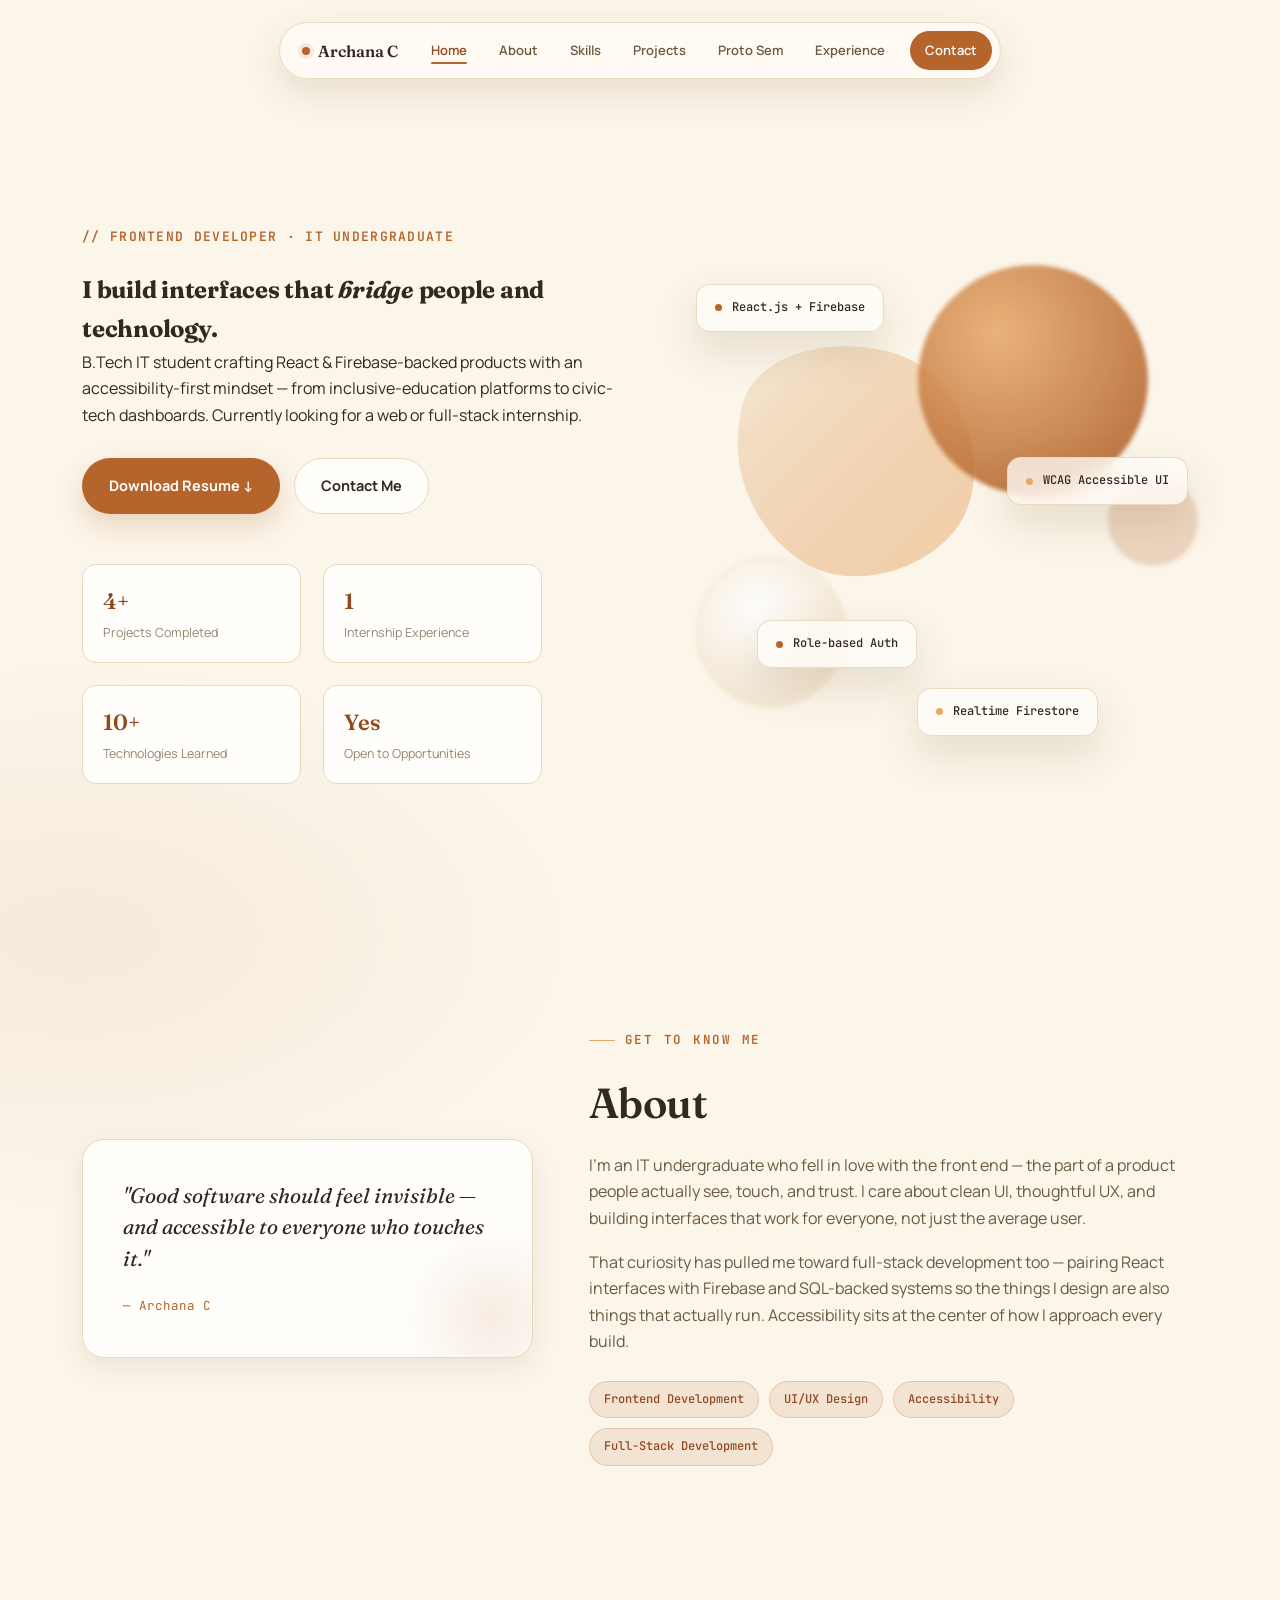
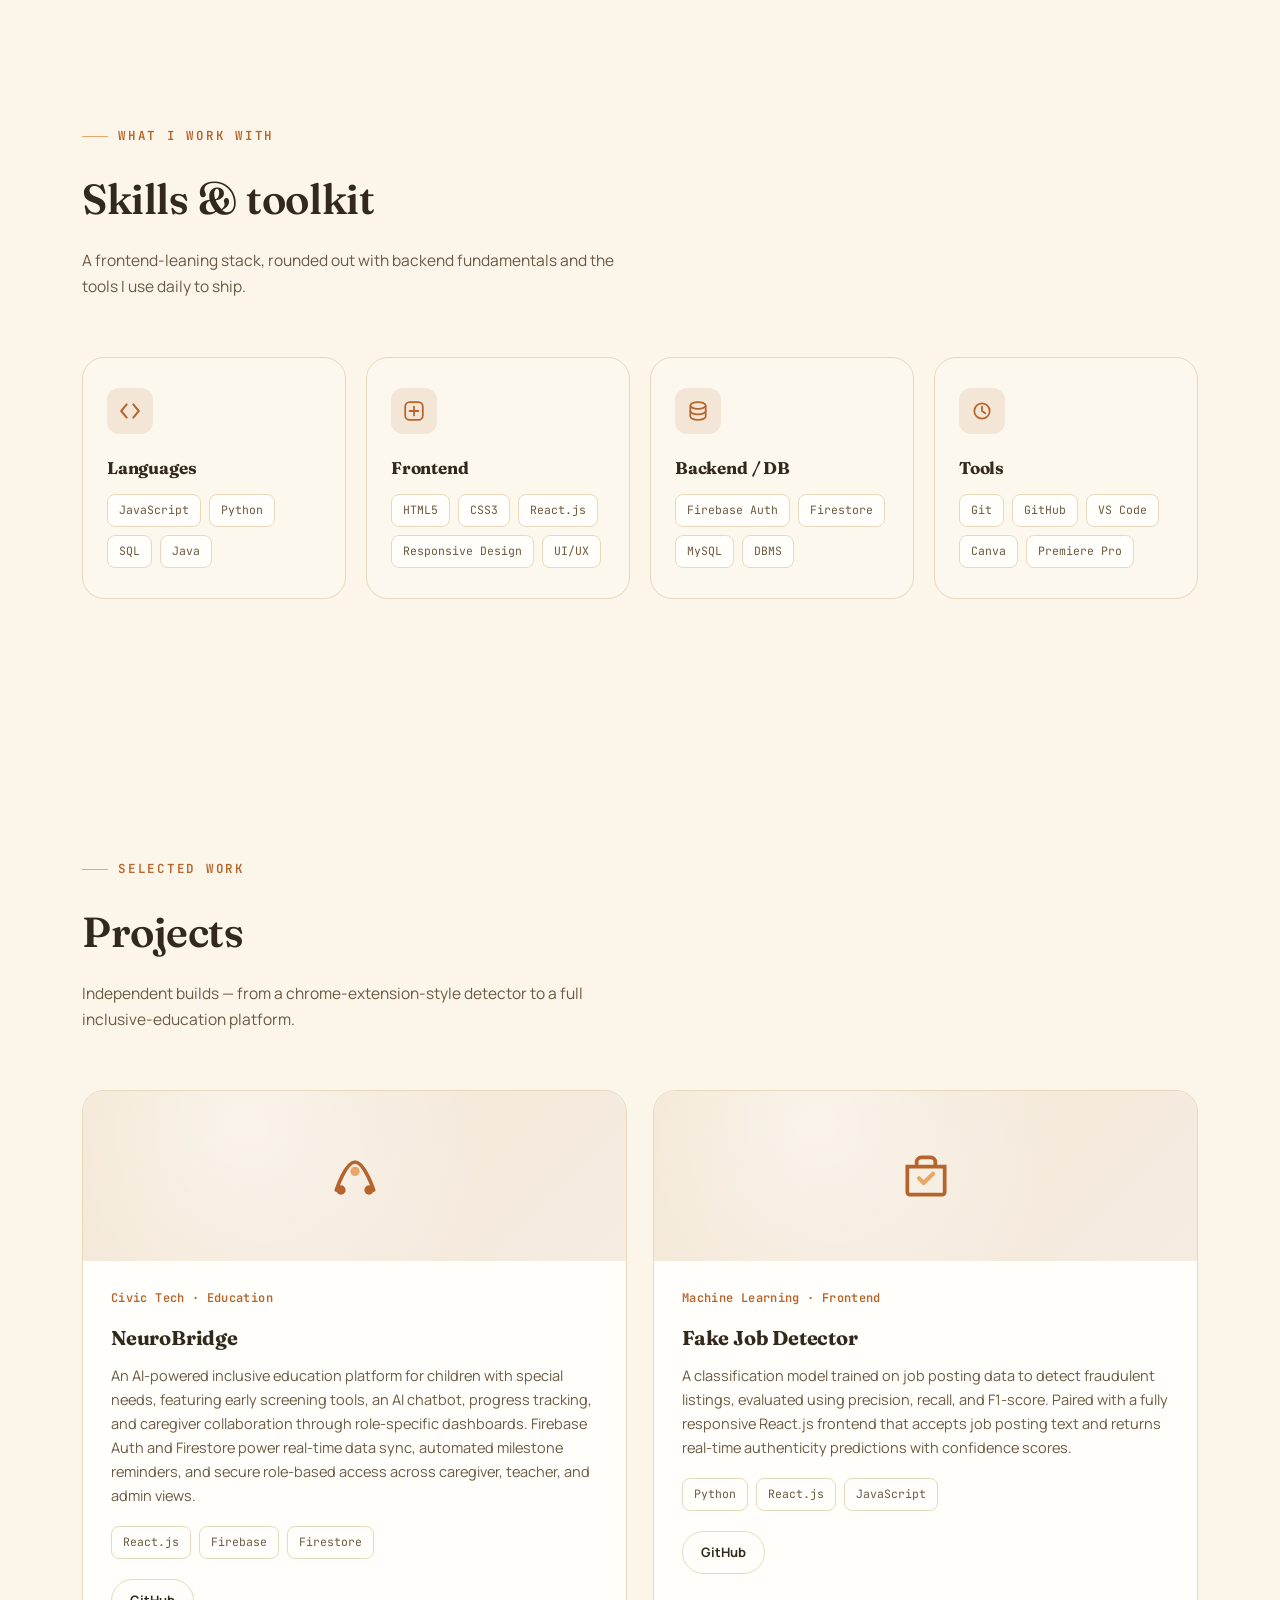
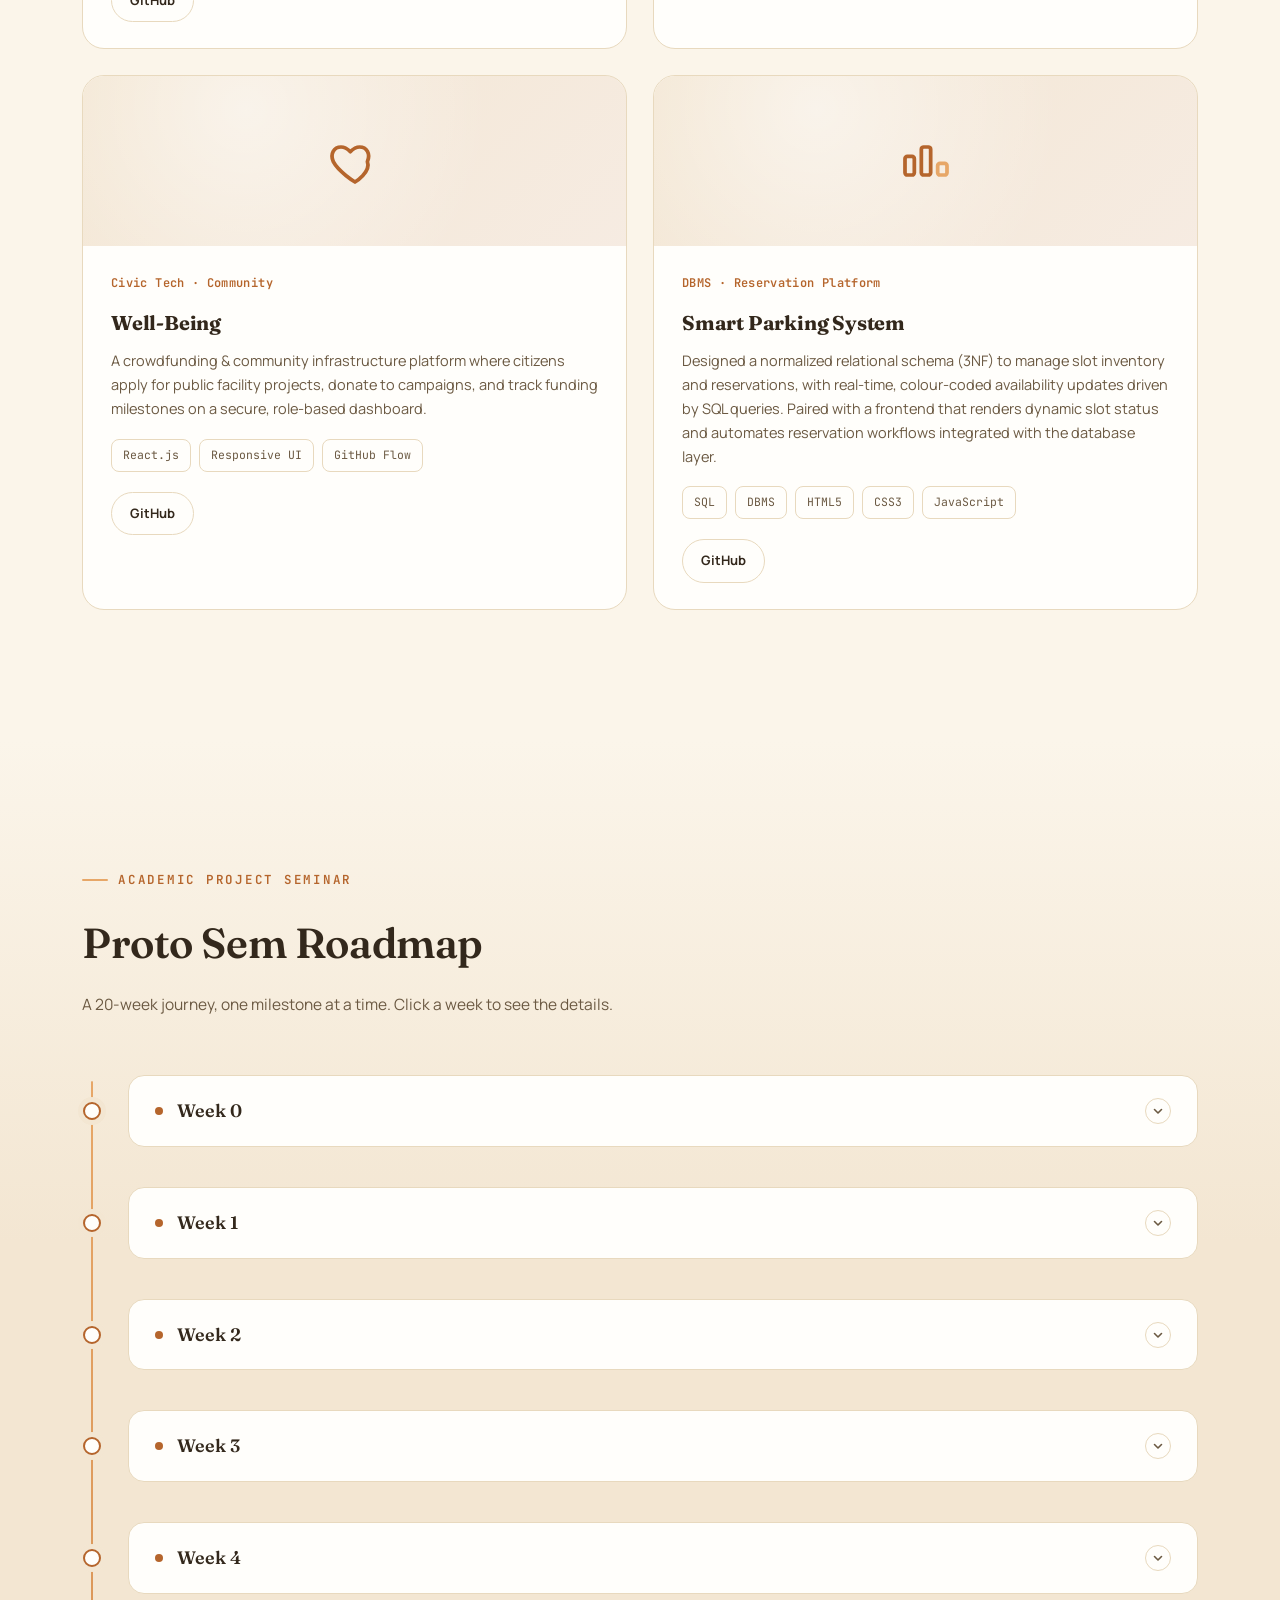
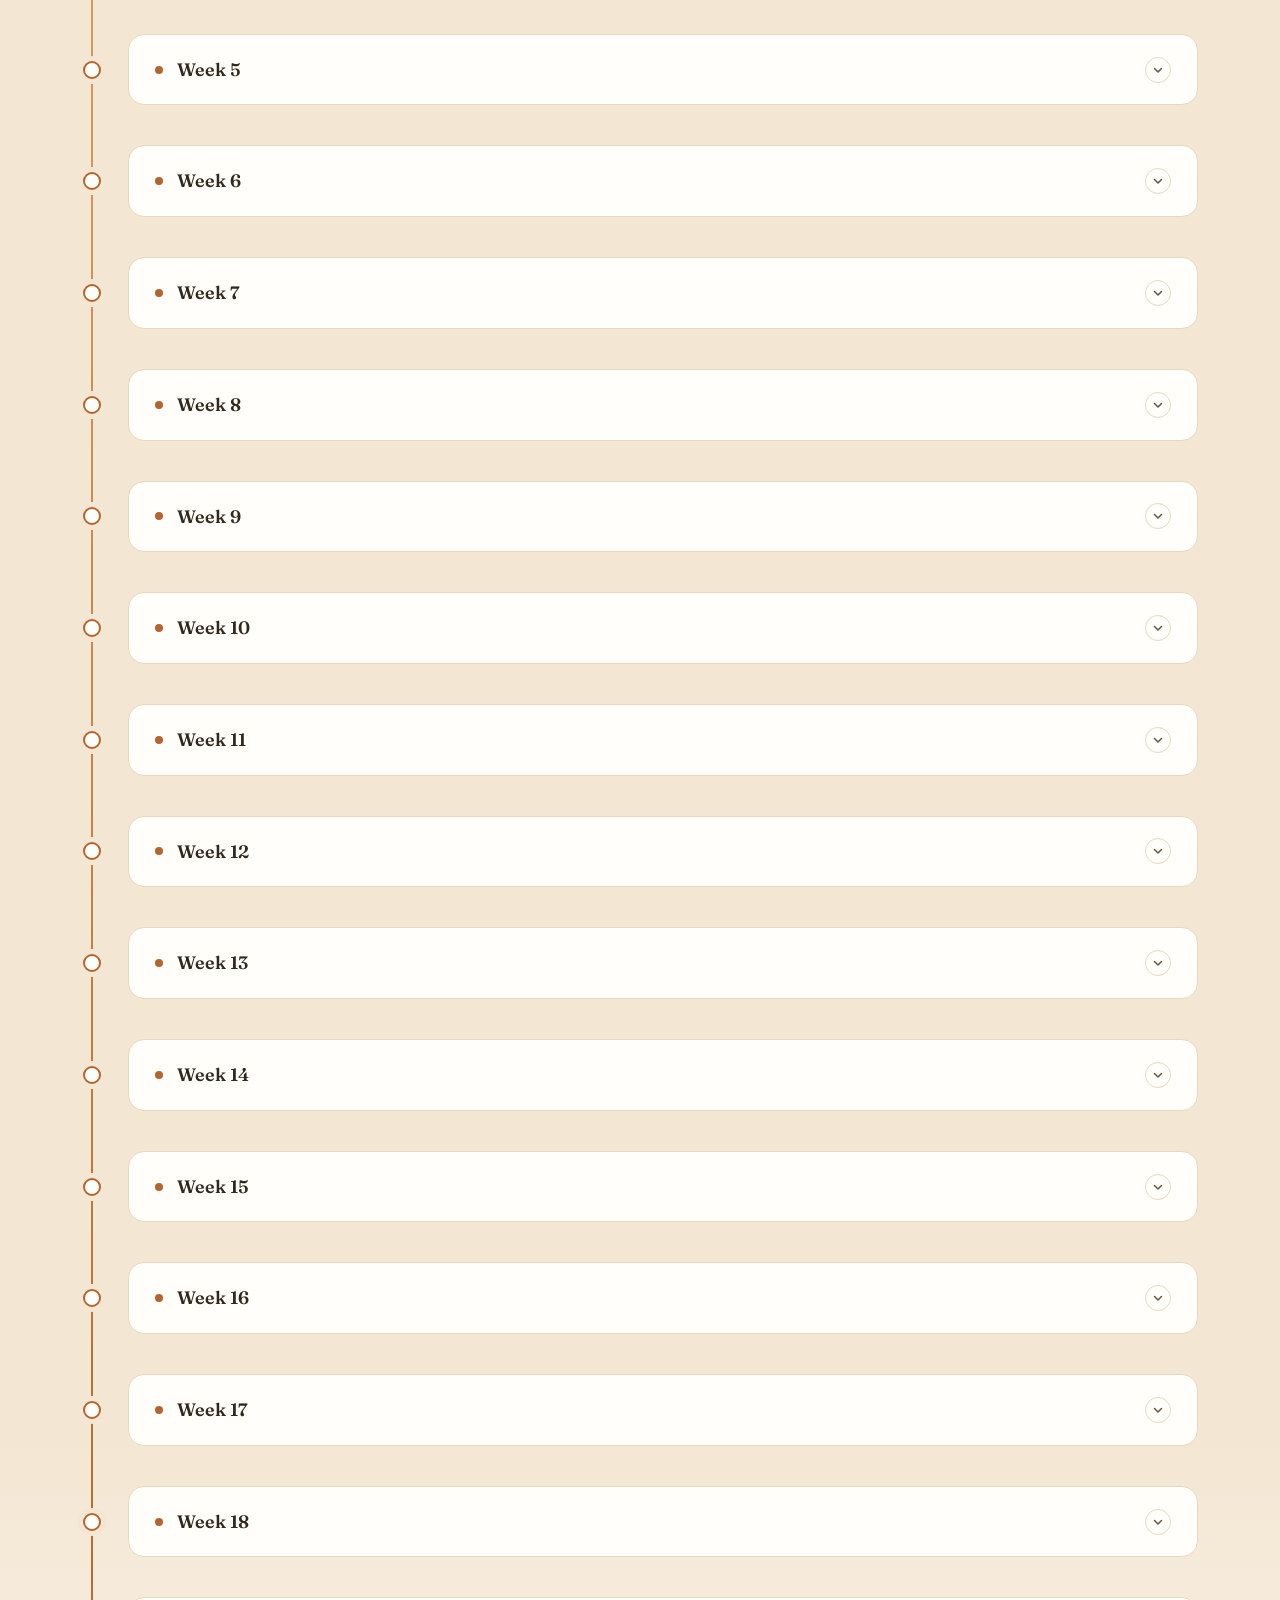
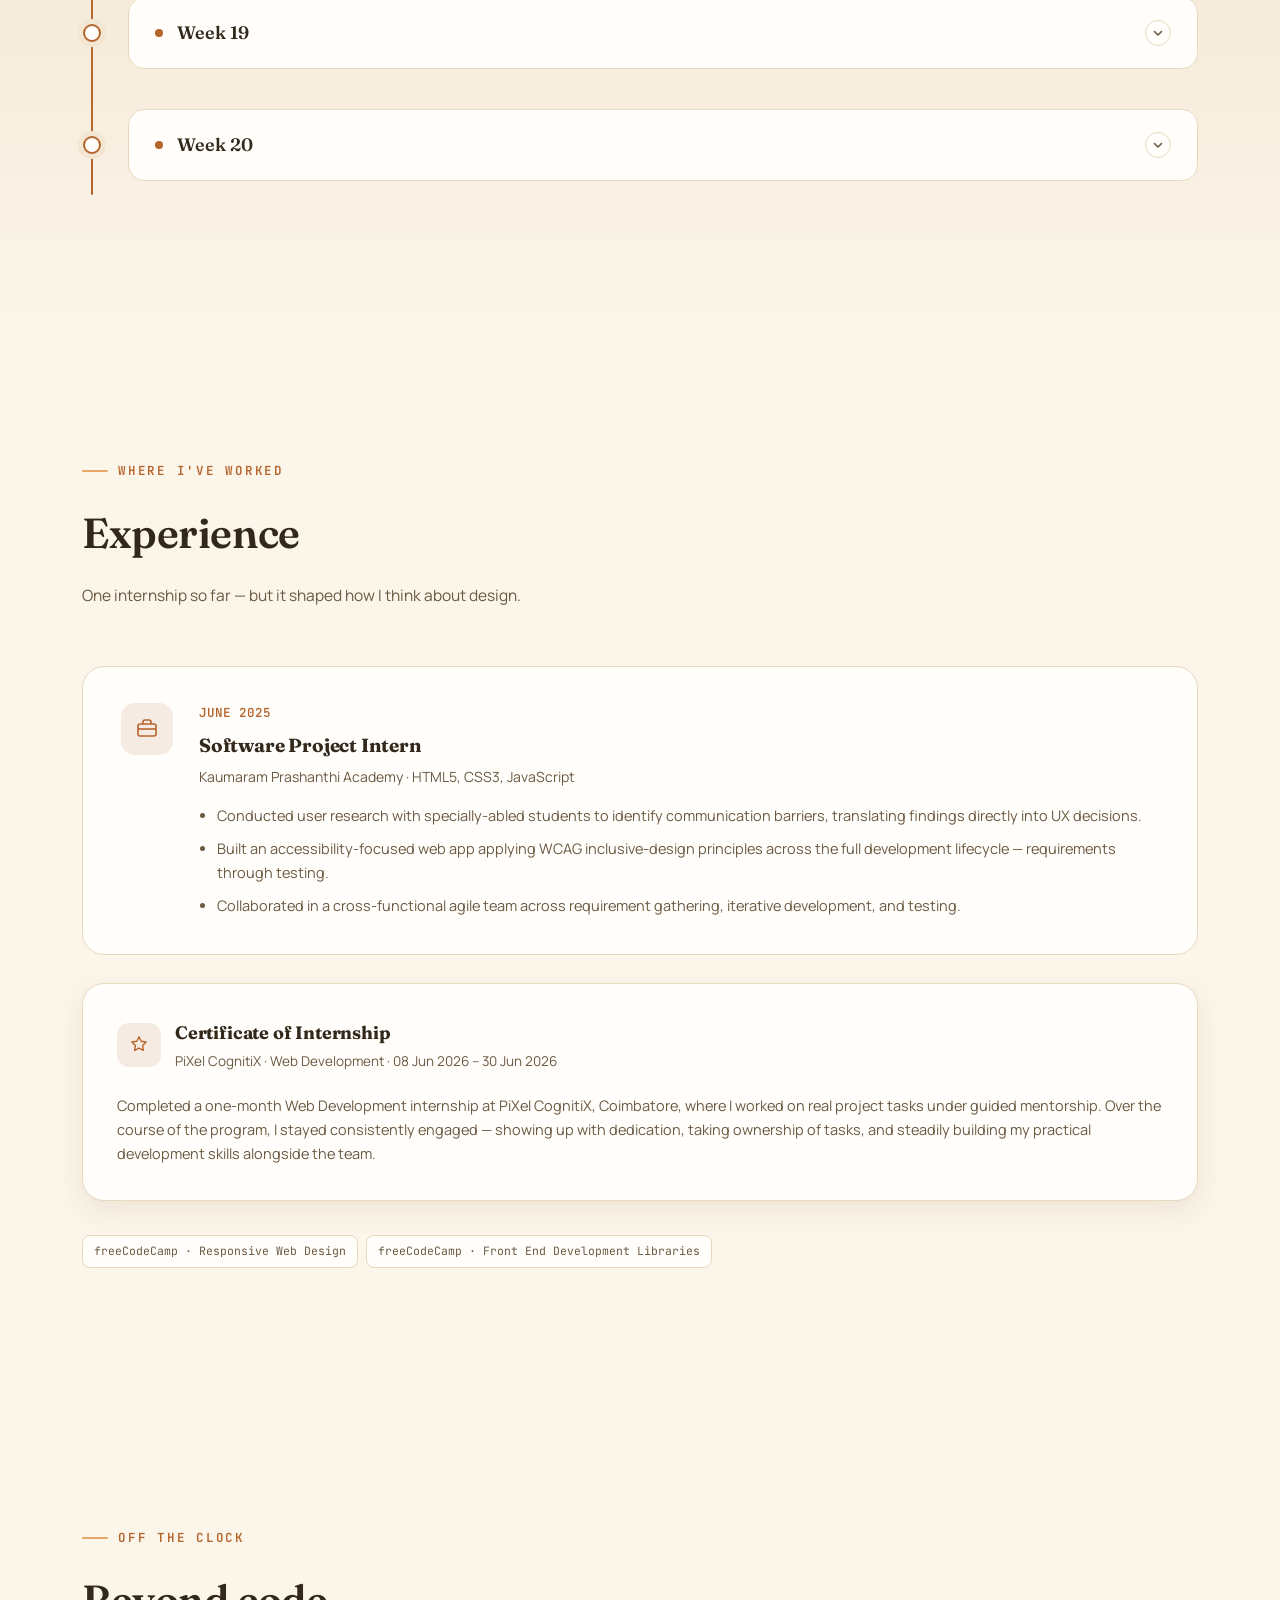
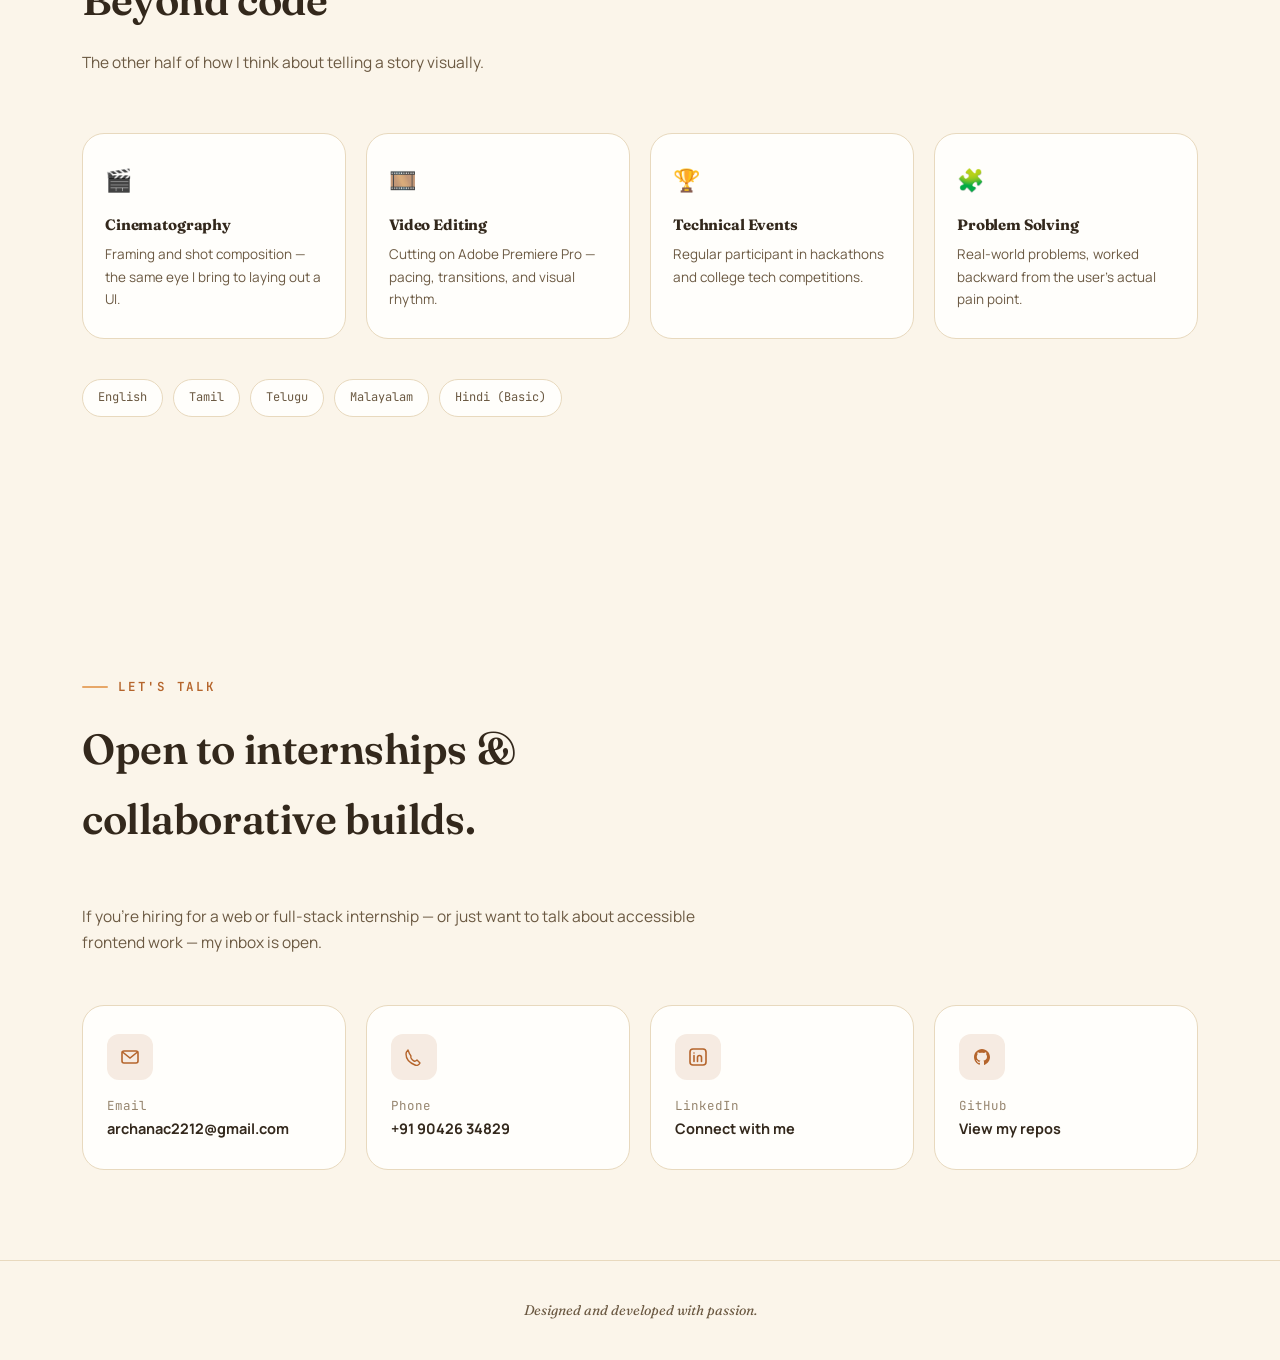
==== commit d0c79f6b: "Update Week 7 portfolio content to first person" ====
--- a/index.html
+++ b/index.html
@@ -1572,21 +1572,21 @@
           <div class="task-detail"><div class="wd-card">
 <span class="wd-label">Objective &amp; Overview</span>
   <h3>ESP32 Web Server — Browser-Based LED Control</h3>
-  <p>Create a web-based control system where the ESP32's built-in LED can be switched ON and OFF from a browser over Wi-Fi. The ESP32 connects to a local wireless network and hosts a web server that serves a simple page with ON and OFF buttons.</p>
-  <p><strong>Concepts:</strong> The browser communicates with the ESP32 using HTTP. When a button is pressed, the browser sends a request to a route on the ESP32. The ESP32 identifies the route and changes the LED state through a GPIO output. The onboard LED is used, so no external LED, resistor, breadboard, or jumper wires are required.</p>
+  <p>I created a web-based control system where the ESP32's built-in LED can be switched ON and OFF from a browser over Wi-Fi. The ESP32 connects to a local wireless network and hosts a web server that serves a simple page with ON and OFF buttons.</p>
+  <p><strong>Concepts:</strong> I used HTTP to let the browser communicate with the ESP32. When a button is pressed, the browser sends a request to a route on the ESP32. The ESP32 identifies the route and changes the LED state through a GPIO output. The onboard LED is used, so no external LED, resistor, breadboard, or jumper wires are required.</p>
   <h3>Hardware, Software &amp; Setup</h3>
   <p><strong>Hardware:</strong> ESP32, built-in LED, USB cable, and computer.</p>
   <p><strong>Software and tools:</strong> Arduino IDE, ESP32 board package, Wi-Fi and WebServer libraries, web browser, and Wi-Fi network. In Arduino IDE, install the ESP32 board package from Espressif through Boards Manager, select the board profile matching the device, connect it by USB, and select its COM port. The WiFi and WebServer libraries are included with the ESP32 Arduino board package.</p>
   <p>No external circuit is needed. USB supplies power and is used to upload the program.</p>
-  <h3>Implementation &amp; Communication Flow</h3>
-  <p>The program connects to Wi-Fi, starts a local web server, provides an HTML interface, registers the <code>/</code>, <code>/on</code>, and <code>/off</code> routes, and prints the ESP32's IP address in the Serial Monitor. Open that IP address in a browser connected to the same network. The function <code>server.handleClient()</code> processes incoming browser requests.</p>
+  <h3>How I Implemented It &amp; Communication Flow</h3>
+  <p>I programmed the ESP32 to connect to Wi-Fi, start a local web server, provide an HTML interface, and register the <code>/</code>, <code>/on</code>, and <code>/off</code> routes, and prints the ESP32's IP address in the Serial Monitor. Open that IP address in a browser connected to the same network. The function <code>server.handleClient()</code> processes incoming browser requests.</p>
   <p><strong>System flow:</strong> Browser → HTTP request → ESP32 web server → GPIO → built-in LED. The ON and OFF routes update the LED state.</p><section class="system-flow" aria-label="System flow"><div class="flow-heading"><span class="flow-kicker">SYSTEM ARCHITECTURE</span><h3>System flow</h3><p>Follow the direction of information and control through the system.</p></div><div class="flow-stack"><div class="flow-node"><strong>Web Browser</strong><span>ON / OFF Button</span></div><div class="flow-arrow" aria-hidden="true"><span>HTTP request</span><b>↓</b></div><div class="flow-node"><strong>HTTP Request</strong><span>/on or /off</span></div><div class="flow-arrow" aria-hidden="true"><span>Wi-Fi</span><b>↓</b></div><div class="flow-node"><strong>Wi-Fi</strong><span>Local network</span></div><div class="flow-arrow" aria-hidden="true"><span></span><b>↓</b></div><div class="flow-node"><strong>ESP32</strong><span>Web Server</span></div><div class="flow-arrow" aria-hidden="true"><span>GPIO signal</span><b>↓</b></div><div class="flow-node"><strong>GPIO</strong><span>Verified onboard LED pin</span></div><div class="flow-arrow" aria-hidden="true"><span></span><b>↓</b></div><div class="flow-node"><strong>Built-in LED</strong><span>ON / OFF</span></div></div></section>
-  <h3>Result &amp; Reflection</h3>
+  <h3>My Result &amp; Reflection</h3>
   <p>A local ESP32 web server was created successfully, allowing the built-in LED to be controlled from a browser over Wi-Fi. This task connected web-interface behavior, HTTP communication, networking, microcontroller logic, and a physical output. It also established the foundation for later cloud, automation, and Firebase tasks.</p>
   <p><strong>Video proof:</strong> Demonstrate the web page, ON/OFF button presses, and corresponding LED response.</p>
 <h3>GPIO Pin Specification</h3>
   <p><strong>Built-in LED:</strong> On many classic ESP32 DevKit boards the onboard LED is connected to GPIO2, but this varies by board revision. Check the board schematic or onboard LED label before using it. Set <code>LED_PIN</code> to the verified pin; do not assume GPIO2 on every ESP32 model.</p>
-  <h3>Steps to Recreate</h3><ol><li>Install Arduino IDE and the Espressif ESP32 board package; select the exact board and USB/COM port.</li><li>Open a sketch and include <code>WiFi.h</code> and <code>WebServer.h</code>. Enter the 2.4 GHz Wi-Fi SSID/password and the verified LED GPIO.</li><li>Configure routes: <code>/</code> returns an HTML page, <code>/on</code> sets the LED output ON, and <code>/off</code> sets it OFF.</li><li>In <code>setup()</code>, configure the LED pin as OUTPUT, connect to Wi-Fi, start the server, and register the route handlers.</li><li>Call <code>server.handleClient()</code> repeatedly in <code>loop()</code>. Upload the sketch and open Serial Monitor at the sketch’s baud rate.</li><li>Copy the printed local IP into a browser on the same Wi-Fi network. Test ON and OFF, then test again after restarting the ESP32.</li></ol>
+  <h3>How I Completed the Task</h3><ol><li>Install Arduino IDE and the Espressif ESP32 board package; select the exact board and USB/COM port.</li><li>Open a sketch and include <code>WiFi.h</code> and <code>WebServer.h</code>. Enter the 2.4 GHz Wi-Fi SSID/password and the verified LED GPIO.</li><li>Configure routes: <code>/</code> returns an HTML page, <code>/on</code> sets the LED output ON, and <code>/off</code> sets it OFF.</li><li>In <code>setup()</code>, configure the LED pin as OUTPUT, connect to Wi-Fi, start the server, and register the route handlers.</li><li>Call <code>server.handleClient()</code> repeatedly in <code>loop()</code>. Upload the sketch and open Serial Monitor at the sketch’s baud rate.</li><li>Copy the printed local IP into a browser on the same Wi-Fi network. Test ON and OFF, then test again after restarting the ESP32.</li></ol>
   <figure class="wd-media"><img src="task 1 one.png" alt="ESP32 board pinout with the verified onboard LED GPIO highlighted">
   <figure class="wd-media"><img src="week 1.png" alt="Browser control page showing LED ON and OFF controls"></figure>
   <p><div class="task-video">
@@ -1609,14 +1609,13 @@
    <h3>Important Code Sections</h3>
    <p><strong>Wi-Fi connection:</strong> The sketch uses <code>WiFi.begin()</code> with the network credentials and waits until the ESP32 joins the local network. <strong>HTTP routes:</strong> the root route serves the HTML controls, <code>/on</code> changes the LED output to HIGH/LOW according to the board's LED polarity, and <code>/off</code> sets the opposite state. <strong>Request processing:</strong> <code>server.handleClient()</code> must be called repeatedly in <code>loop()</code> so the ESP32 can respond to browser requests.</p>
    <p><strong>Source-code evidence:</strong> Keep the complete, uploadable Arduino sketch in the Task 1 repository, including the verified board/LED pin, Wi-Fi connection code, HTML page, route handlers, and comments explaining the ON/OFF logic. The portfolio description is not a replacement for the source file.</p>
-   <h3>Problems Encountered &amp; Solutions</h3>
-   <table><thead><tr><th>Possible issue to document</th><th>Check / solution</th></tr></thead><tbody>
-   <tr><td>ESP32 does not connect to Wi-Fi</td><td>Check the SSID/password, use a supported 2.4 GHz network, and confirm the serial monitor reports a successful connection.</td></tr>
-   <tr><td>Webpage does not open</td><td>Read the current IP address from Serial Monitor and ensure the phone/computer and ESP32 are on the same local network.</td></tr>
-   <tr><td>LED does not respond</td><td>Verify the actual onboard LED GPIO and its active polarity for the exact ESP32 board; update the pin constant and test again.</td></tr>
-   <tr><td>Browser command is not handled</td><td>Confirm the <code>/on</code> and <code>/off</code> routes are registered and <code>server.handleClient()</code> runs continuously.</td></tr>
+   <h3>Problems I Encountered &amp; How I Solved Them</h3>
+   <table><thead><tr><th>Problem I faced</th><th>How I approached the solution</th></tr></thead><tbody>
+   <tr><td>I had difficulty connecting the ESP32 to Wi-Fi</td><td>I checked the Wi-Fi name and password, used a supported 2.4 GHz network, and checked the Serial Monitor for a successful connection.</td></tr>
+   <tr><td>I could not open the ESP32 webpage</td><td>I checked the current IP address in the Serial Monitor and made sure my computer or phone and the ESP32 were connected to the same local network.</td></tr>
+   <tr><td>The LED did not respond to my browser command</td><td>I checked the onboard LED GPIO and its active polarity for my ESP32 board, corrected the pin setting if needed, and tested it again.</td></tr>
+   <tr><td>My browser command was not being handled</td><td>I checked that the <code>/on</code> and <code>/off</code> routes were registered and that <code>server.handleClient()</code> kept running in the main loop.</td></tr>
    </tbody></table>
-   <p><strong>Report accuracy:</strong> Retain only the issues that were actually observed during your build, and add the exact fix you applied.</p>
 
 </div></div>
         </div>
@@ -1630,8 +1629,8 @@
           <div class="task-detail"><div class="wd-card">
   <span class="wd-label">Objective &amp; Context</span>
   <h3>ESP32 + Adafruit IO + MQTT — Cloud-Based Bulb Control</h3>
-  <p>Connect the ESP32 to Adafruit IO and use MQTT communication to remotely control a 230V bulb through a relay module. This extends the previous local browser-control task by introducing a cloud platform for exchanging commands.</p>
-  <h3>Core Concepts</h3>
+  <p>I connected the ESP32 to Adafruit IO and used MQTT communication to remotely control a 230V bulb through a relay module. This extends the previous local browser-control task by introducing a cloud platform for exchanging commands.</p>
+  <h3>Concepts I Applied</h3>
   <p><strong>Adafruit IO:</strong> A cloud platform that provides feeds for exchanging information between connected devices and the cloud. <strong>MQTT:</strong> A lightweight messaging protocol based on a publish/subscribe model. A publisher sends a value to a feed; a subscriber receives values from the feed through the broker. <strong>Relay:</strong> The ESP32 controls the relay module; it does not switch the 230V bulb directly.</p>
   <h3>Hardware, Software &amp; Wiring</h3>
   <p><strong>Components:</strong> ESP32, relay module, 230V bulb and holder, USB cable, Arduino IDE, Wi-Fi, Adafruit IO, and MQTT.</p>
@@ -1646,7 +1645,7 @@
   <p>The ESP32 was connected to Adafruit IO using MQTT and used cloud-based commands to control the relay-connected bulb. This task introduced cloud feeds, authentication, publisher/subscriber communication, and the relationship between a low-voltage controller and a relay-switched load.</p>
   <p><strong>Video proof:</strong> Show a command sent from Adafruit IO and the corresponding relay-controlled bulb response.</p>
 <h3>GPIO Pin Specification</h3><p><strong>Example for a classic ESP32 DevKit:</strong> relay module IN → GPIO26; relay VCC/GND → module-rated supply and common ground as specified by its manufacturer. GPIO26 is a suggested output assignment, not a pin documented in the original task notes. Check relay logic (active-LOW or active-HIGH) and supply requirements before powering it.</p>
-  <h3>Steps to Recreate</h3><ol><li>With mains disconnected, identify the ESP32, relay module, bulb holder, and low-voltage power arrangement. Do not assemble or handle exposed mains wiring unless qualified; use an enclosed, correctly rated relay/load setup.</li><li>Create an Adafruit IO account and a feed named <code>bulb</code>; add a dashboard toggle or button linked to that feed.</li><li>In Arduino IDE, install the Adafruit IO/ MQTT dependencies required by the selected example and enter Wi-Fi credentials, Adafruit IO username/key, and feed name.</li><li>Wire the relay control input to the selected GPIO (example GPIO26), configure it as OUTPUT, and set a safe initial relay state. Verify active-low/high behavior using a low-voltage test load first.</li><li>Connect the ESP32 to Wi-Fi and Adafruit IO; subscribe to the bulb feed and keep the client serviced with <code>io.run()</code> in the main loop.</li><li>Send ON and OFF values from the dashboard. Confirm the feed updates, MQTT callback runs, relay changes state, and the load responds. Document reconnect behavior.</li></ol>
+  <h3>How I Completed the Task</h3><ol><li>With mains disconnected, identify the ESP32, relay module, bulb holder, and low-voltage power arrangement. Do not assemble or handle exposed mains wiring unless qualified; use an enclosed, correctly rated relay/load setup.</li><li>Create an Adafruit IO account and a feed named <code>bulb</code>; add a dashboard toggle or button linked to that feed.</li><li>In Arduino IDE, install the Adafruit IO/ MQTT dependencies required by the selected example and enter Wi-Fi credentials, Adafruit IO username/key, and feed name.</li><li>Wire the relay control input to the selected GPIO (example GPIO26), configure it as OUTPUT, and set a safe initial relay state. Verify active-low/high behavior using a low-voltage test load first.</li><li>Connect the ESP32 to Wi-Fi and Adafruit IO; subscribe to the bulb feed and keep the client serviced with <code>io.run()</code> in the main loop.</li><li>Send ON and OFF values from the dashboard. Confirm the feed updates, MQTT callback runs, relay changes state, and the load responds. Document reconnect behavior.</li></ol>
   <figure class="wd-media"><img src="task 2222.jpeg" alt="Low-voltage ESP32 to relay control wiring with GPIO26 highlighted">
    <figure class="wd-media"><img src="arc off.png" alt="Low-voltage ESP32 to relay control wiring with GPIO26 highlighted">
   <figure class="wd-media"><img src="archana on.jpeg" alt="Adafruit IO bulb feed and dashboard control">
@@ -1677,15 +1676,14 @@
    </ol>
    <h3>Important Code Sections</h3>
    <p><strong>Authentication:</strong> the client uses the Adafruit IO username and AIO key to connect. <strong>Feed subscription:</strong> the ESP32 subscribes to the bulb feed after connecting. <strong>Message callback:</strong> the callback interprets the received value and sets the relay output. <strong>Connection servicing:</strong> <code>io.run()</code> is called repeatedly so the MQTT connection and incoming messages continue to be processed.</p>
-   <h3>Problems Encountered &amp; Solutions</h3>
-   <table><thead><tr><th>Possible issue to document</th><th>Check / solution</th></tr></thead><tbody>
+   <h3>Problems I Encountered &amp; How I Solved Them</h3>
+   <table><thead><tr><th>Problem I faced</th><th>How I approached the solution</th></tr></thead><tbody>
    <tr><td>ESP32 cannot authenticate</td><td>Recheck the account username and private AIO key; keep the key out of public repositories.</td></tr>
    <tr><td>Dashboard changes but relay does not</td><td>Confirm the feed key/topic, subscription status, callback value handling, and relay active-LOW/active-HIGH behavior.</td></tr>
-   <tr><td>Cloud connection drops</td><td>Check Wi-Fi stability, reconnect handling, and that <code>io.run()</code> is serviced regularly.</td></tr>
-   <tr><td>Bulb state is opposite to the dashboard</td><td>Verify the relay module's active state and correct the output logic; test with a safe low-voltage load first.</td></tr>
+   <tr><td>My cloud connection kept dropping</td><td>I checked my Wi-Fi stability and reconnect logic, and made sure <code>io.run()</code> was called regularly.</td></tr>
+   <tr><td>The bulb state did not match my dashboard command</td><td>I checked whether my relay was active-LOW or active-HIGH, corrected the output logic, and tested it with a safe low-voltage load first.</td></tr>
    </tbody></table>
    <p><strong>Evidence to add if not already shown:</strong> an Adafruit IO feed page with its feed key, dashboard block settings, and a view of the feed value changing for both ON and OFF commands.</p>
-   <p><strong>Report accuracy:</strong> These are setup and troubleshooting checks. In the final report, identify which ones actually occurred and the exact resolution used.</p>
 
 </div></div>
         </div>
@@ -1705,15 +1703,15 @@
   <p><strong>System flow:</strong> Voice command → IFTTT applet → HTTP web request → ESP32 → relay → output.</p><section class="system-flow" aria-label="System flow"><div class="flow-heading"><span class="flow-kicker">SYSTEM ARCHITECTURE</span><h3>System flow</h3><p>Follow the direction of information and control through the system.</p></div><div class="flow-stack"><div class="flow-node"><strong>Voice Assistant</strong><span>User speaks ON / OFF command</span></div><div class="flow-arrow" aria-hidden="true"><span></span><b>↓</b></div><div class="flow-node"><strong>IFTTT Applet</strong><span>Matches the voice phrase</span></div><div class="flow-arrow" aria-hidden="true"><span></span><b>↓</b></div><div class="flow-node"><strong>HTTP Web Request</strong><span>Calls ESP32 /on or /off endpoint</span></div><div class="flow-arrow" aria-hidden="true"><span></span><b>↓</b></div><div class="flow-node"><strong>ESP32</strong><span>Receives request via web server</span></div><div class="flow-arrow" aria-hidden="true"><span></span><b>↓</b></div><div class="flow-node"><strong>GPIO</strong><span>Relay/output control</span></div><div class="flow-arrow" aria-hidden="true"><span></span><b>↓</b></div><div class="flow-node"><strong>Connected Output</strong><span>Changes state</span></div></div></section>
   <h3>Hardware, Software &amp; Configuration</h3>
   <p><strong>Components and services:</strong> ESP32, Arduino IDE, Wi-Fi, IFTTT, voice assistant, HTTP web request, relay, and 230V bulb.</p>
-  <p>Prepare the ESP32 with Wi-Fi and an HTTP server. Create an IFTTT applet that links the voice trigger to an action, configure the required service, and set the Web Request action to send the command. Configure a separate OFF action as well. The ON request uses the ESP32 <code>/on</code> endpoint and the OFF request uses <code>/off</code>.</p>
+  <p>I prepared the ESP32 with Wi-Fi connectivity and an HTTP server. I created an IFTTT applet that links the voice trigger to an action, configure the required service, and set the Web Request action to send the command. Configure a separate OFF action as well. The ON request uses the ESP32 <code>/on</code> endpoint and the OFF request uses <code>/off</code>.</p>
   <h3>Request Handling &amp; Testing</h3>
   <p>The ESP32 handles incoming requests through its web server. Its <code>server.handleClient()</code> function checks for requests and executes the corresponding route handler. The ON route activates the configured output; the OFF route deactivates it.</p>
   <p>Test the voice phrase, IFTTT applet, Web Request configuration, delivery to the ESP32, and physical output together. Confirm both ON and OFF workflows.</p>
-  <h3>Result &amp; Reflection</h3>
+  <h3>My Result &amp; Reflection</h3>
   <p>The workflow demonstrates how a spoken command can be connected to an IoT device through an automation service and HTTP request. IFTTT acts as the bridge between voice interaction and the ESP32's web server.</p>
   <p><strong>Video proof:</strong> Demonstrate the configured voice command and the corresponding ESP32/relay output response.</p>
 <h3>GPIO Pin Specification</h3><p><strong>Example for a classic ESP32 DevKit:</strong> relay IN → GPIO26 (same relay output assignment as Task 2). If using a separate output, choose a board-supported output GPIO and update the sketch and wiring together. Confirm the relay module’s active-LOW/active-HIGH logic.</p>
-  <h3>Steps to Recreate</h3><ol><li>First verify the ESP32 web server locally: connect to Wi-Fi, print its IP address, and confirm <code>/on</code> and <code>/off</code> work from a browser on the same network.</li><li>Connect the relay input to the configured output GPIO (example GPIO26); test with a low-voltage load and verify relay polarity.</li><li>In IFTTT, create one applet for the voice phrase that means ON and another for OFF. Select the voice-assistant trigger available to your account.</li><li>For each applet, configure a Webhooks/HTTP action that sends a request to the ESP32’s reachable address using <code>/on</code> or <code>/off</code>. The device must be reachable from the service; a private LAN IP generally is not reachable from outside the home network without a supported secure networking arrangement.</li><li>Test the HTTP endpoint directly before voice testing. Then speak each phrase and verify the applet run/activity, received request, and output response.</li><li>Record the complete voice-to-output flow and note network conditions or service limitations.</li></ol>
+  <h3>How I Completed the Task</h3><ol><li>First verify the ESP32 web server locally: connect to Wi-Fi, print its IP address, and confirm <code>/on</code> and <code>/off</code> work from a browser on the same network.</li><li>Connect the relay input to the configured output GPIO (example GPIO26); test with a low-voltage load and verify relay polarity.</li><li>In IFTTT, create one applet for the voice phrase that means ON and another for OFF. Select the voice-assistant trigger available to your account.</li><li>For each applet, configure a Webhooks/HTTP action that sends a request to the ESP32’s reachable address using <code>/on</code> or <code>/off</code>. The device must be reachable from the service; a private LAN IP generally is not reachable from outside the home network without a supported secure networking arrangement.</li><li>Test the HTTP endpoint directly before voice testing. Then speak each phrase and verify the applet run/activity, received request, and output response.</li><li>Record the complete voice-to-output flow and note network conditions or service limitations.</li></ol>
   <figure class="wd-media"><img src="task3 one.jpeg" alt="IFTTT voice trigger and HTTP action configuration"></figure>
   <figure class="wd-media"><img src="task 3 two.jpeg" alt="ESP32 relay output setup used for voice automation"></figure>
   <figure class="wd-media"><img src="task 3 seven.jpeg" alt="IFTTT voice trigger and HTTP action configuration"></figure>
@@ -1753,7 +1751,7 @@
      <li>Test a temporary Wi-Fi interruption and record whether the ESP32 reconnects and resumes receiving feed updates.</li>
      <li>Check the IFTTT activity log, Adafruit IO feed history, and physical output together so the complete path is evidenced.</li>
    </ol>
-   <h3>Problems &amp; Solutions to Record</h3>
+   <h3>Problems I Encountered &amp; How I Solved Them</h3>
    <p>Common checks include an IFTTT trigger phrase that does not match, an action configured for the wrong feed, a mismatched feed key/topic, MQTT authentication failure, an ESP32 that is offline, or relay polarity that reverses the expected output. Record the actual issue observed, its cause, and the fix applied during the build.</p>
 
 </div></div>
@@ -1783,7 +1781,7 @@
   <p><strong>Evidence to include:</strong> dashboard design, sensor readings, database structure, authentication setup, MANUAL/AUTO controls, and communication tests.</p>
 </div>
   <h3>GPIO Pin Specification (reference wiring)</h3><table><thead><tr><th>Part</th><th>Suggested classic ESP32 GPIO</th><th>Connection / note</th></tr></thead><tbody><tr><td>DHT11 data</td><td>GPIO4</td><td>Use the sensor module’s VCC/GND and data pin; add pull-up only if required by the sensor/module.</td></tr><tr><td>LDR analog signal</td><td>GPIO34 (ADC1 input)</td><td>Use an LDR voltage divider; GPIO34 is input-only. Keep ADC input within the board’s allowed voltage range.</td></tr><tr><td>Relay IN</td><td>GPIO26</td><td>Output to relay control input; confirm module voltage and active state.</td></tr></tbody></table><p>These are example assignments for a classic ESP32 DevKit, not recorded physical pin values from the source requirements. Verify against the exact board and update both wiring and code if different.</p>
-  <h3>Steps to Recreate</h3><ol><li>Create a Firebase project; enable Authentication sign-in and Realtime Database. Configure access rules for authenticated users rather than leaving the database publicly writable.</li><li>Create the database structure: <code>/sensors/temperature</code>, <code>/sensors/humidity</code>, <code>/sensors/ldr</code>, <code>/control/bulb</code>, and <code>/control/mode</code>.</li><li>Build the HTML/CSS dashboard with login, three sensor-value cards, bulb status, and MANUAL/AUTO controls.</li><li>Initialize the Firebase JavaScript SDK using the project’s web configuration. Add authentication handling, database listeners for sensor values, and writes for bulb/mode commands.</li><li>Connect the ESP32 sensors and relay using the verified pin map. Configure its Firebase connection and matching database paths.</li><li>Upload sensor readings at a steady interval and read control changes. Test login/logout, live updates, command changes, disconnect/reconnect, and unauthorized access.</li><li>Capture the dashboard and matching Realtime Database values as evidence. Do not publish private keys, passwords, or authentication tokens.</li></ol>
+  <h3>How I Completed the Task</h3><ol><li>Create a Firebase project; enable Authentication sign-in and Realtime Database. Configure access rules for authenticated users rather than leaving the database publicly writable.</li><li>Create the database structure: <code>/sensors/temperature</code>, <code>/sensors/humidity</code>, <code>/sensors/ldr</code>, <code>/control/bulb</code>, and <code>/control/mode</code>.</li><li>Build the HTML/CSS dashboard with login, three sensor-value cards, bulb status, and MANUAL/AUTO controls.</li><li>Initialize the Firebase JavaScript SDK using the project’s web configuration. Add authentication handling, database listeners for sensor values, and writes for bulb/mode commands.</li><li>Connect the ESP32 sensors and relay using the verified pin map. Configure its Firebase connection and matching database paths.</li><li>Upload sensor readings at a steady interval and read control changes. Test login/logout, live updates, command changes, disconnect/reconnect, and unauthorized access.</li><li>Capture the dashboard and matching Realtime Database values as evidence. Do not publish private keys, passwords, or authentication tokens.</li></ol>
   <figure class="wd-media"><img src="task 4 one.png" alt="Firebase IoT dashboard displaying temperature humidity light and bulb controls"></figure>
   <figure class="wd-media"><img src="task 4 two.png" alt="Firebase Realtime Database sensor and control data structure"></figure>
   <figure class="wd-media"><img src="task 4 three.png" alt="ESP32 DHT11 LDR and relay low-voltage wiring"></figure>
@@ -1819,8 +1817,8 @@
      <li>Confirm the dashboard reads the expected sensor paths and writes only the required control paths.</li>
      <li>Test a signed-out session and an authorised signed-in session to confirm that access restrictions behave as intended.</li>
    </ol>
-   <h3>Problems Encountered &amp; Solutions</h3>
-   <table><thead><tr><th>Possible issue to document</th><th>Check / solution</th></tr></thead><tbody>
+   <h3>Problems I Encountered &amp; How I Solved Them</h3>
+   <table><thead><tr><th>Problem I faced</th><th>How I approached the solution</th></tr></thead><tbody>
    <tr><td>Login fails</td><td>Confirm the provider is enabled, credentials are valid, and the app uses the correct Firebase project configuration.</td></tr>
    <tr><td>Dashboard shows no sensor values</td><td>Check the database URL, path names, listener setup, and whether the ESP32 is uploading to the same project.</td></tr>
    <tr><td>Permission denied</td><td>Review Firebase Authentication state and Realtime Database security rules; grant only the access the signed-in user needs.</td></tr>
@@ -1842,7 +1840,7 @@
           <div class="task-detail"><div class="wd-card">
   <span class="wd-label">Objective &amp; Context</span>
   <h3>Firebase Dashboard + ESP32 — Sensor and Relay Integration</h3>
-  <p>Connect the Firebase dashboard with an ESP32 so the device uploads temperature, humidity, and light readings to the cloud and receives commands for a relay-connected bulb. This task integrates the dashboard with the physical IoT system through a shared Realtime Database.</p>
+  <p>I connected the Firebase dashboard with an ESP32 so the device uploads temperature, humidity, and light readings to the cloud and receives commands for a relay-connected bulb. This task integrates the dashboard with the physical IoT system through a shared Realtime Database.</p>
   <h3>Hardware, Software &amp; System Architecture</h3>
   <p><strong>Components:</strong> ESP32, DHT11, LDR, relay module, bulb, Arduino IDE, Wi-Fi, Firebase Realtime Database, Firebase Authentication, HTML, CSS, and JavaScript.</p>
   <p>The DHT11 measures temperature and humidity; the LDR provides an analog reading representing ambient light. The ESP32 uploads sensor readings to Firebase. The dashboard writes control values to Firebase, and the ESP32 reads those values to operate the relay.</p>
@@ -1858,7 +1856,7 @@
   <p>The Firebase dashboard was connected with the ESP32 for sensor monitoring and remote bulb control through MANUAL and AUTO modes. This integrated hardware sensing, Wi-Fi, cloud storage, frontend development, and local automation.</p>
   <p><strong>Evidence/video:</strong> Show Firebase sensor values, dashboard communication, MANUAL control, AUTO threshold behavior, and relay-controlled lighting.</p>
 <h3>GPIO Pin Specification (reference wiring)</h3><table><thead><tr><th>Component</th><th>Suggested classic ESP32 GPIO</th><th>Purpose</th></tr></thead><tbody><tr><td>DHT11 DATA</td><td>GPIO4</td><td>Digital sensor data</td></tr><tr><td>LDR divider output</td><td>GPIO34 (ADC1)</td><td>Analog light reading; input-only</td></tr><tr><td>Relay module IN</td><td>GPIO26</td><td>Bulb control output</td></tr></tbody></table><p>Example pin assignments only: the source requirements do not specify the actual GPIOs used. Check the exact ESP32 board, sensor module, and relay board, then keep the sketch constants and wiring consistent. Verify relay active polarity before using the bulb.</p>
-  <h3>Steps to Recreate</h3><ol><li>Assemble the low-voltage sensor/control circuit with power disconnected. Use GPIO4 for DHT11 data, GPIO34 for the LDR divider output, and GPIO26 for relay IN only if these suit your board and code.</li><li>In Firebase Realtime Database, create the matching <code>/sensors</code> and <code>/control</code> nodes. Configure authenticated access and ensure the dashboard and ESP32 use the same project and paths.</li><li>Upload the ESP32 sketch with Wi-Fi/Firebase configuration, sensor pin constants, relay pin, sensor upload routine, and database command reader. Keep credentials out of the public repository.</li><li>On the dashboard, implement MANUAL and AUTO mode selection. In MANUAL, write the requested bulb state to <code>/control/bulb</code>. In AUTO, apply the documented threshold: LDR &gt; 3800 means bulb ON; LDR ≤ 3800 means bulb OFF.</li><li>Calibrate/test LDR readings under bright and dim conditions; confirm the threshold direction matches the sensor divider arrangement. Verify DHT11 readings and update intervals.</li><li>Test manual ON/OFF, AUTO mode, switching between modes, Wi-Fi loss/recovery, Firebase updates, and relay polarity. Confirm the displayed bulb state reflects the actual output.</li><li>For the final demonstration, show sensor values, database updates, mode changes, relay response, and the CSV/export result if implemented in the project.</li></ol>
+  <h3>How I Completed the Task</h3><ol><li>Assemble the low-voltage sensor/control circuit with power disconnected. Use GPIO4 for DHT11 data, GPIO34 for the LDR divider output, and GPIO26 for relay IN only if these suit your board and code.</li><li>In Firebase Realtime Database, create the matching <code>/sensors</code> and <code>/control</code> nodes. Configure authenticated access and ensure the dashboard and ESP32 use the same project and paths.</li><li>Upload the ESP32 sketch with Wi-Fi/Firebase configuration, sensor pin constants, relay pin, sensor upload routine, and database command reader. Keep credentials out of the public repository.</li><li>On the dashboard, implement MANUAL and AUTO mode selection. In MANUAL, write the requested bulb state to <code>/control/bulb</code>. In AUTO, apply the documented threshold: LDR &gt; 3800 means bulb ON; LDR ≤ 3800 means bulb OFF.</li><li>Calibrate/test LDR readings under bright and dim conditions; confirm the threshold direction matches the sensor divider arrangement. Verify DHT11 readings and update intervals.</li><li>Test manual ON/OFF, AUTO mode, switching between modes, Wi-Fi loss/recovery, Firebase updates, and relay polarity. Confirm the displayed bulb state reflects the actual output.</li><li>For the final demonstration, show sensor values, database updates, mode changes, relay response, and the CSV/export result if implemented in the project.</li></ol>
   <figure class="wd-media"><img src="task 5.png" alt="Integrated ESP32 DHT11 LDR relay circuit"></figure>
   <p><div class="task-video">
   <h3>Task 5 Demonstration</h3>
@@ -1909,15 +1907,14 @@
      <li>Add alerts for unusual temperature/humidity values, low connectivity, or repeated relay switching.</li>
      <li>Improve access control and audit logging for dashboard commands.</li>
    </ul>
-   <h3>Problems Encountered &amp; Solutions</h3>
-   <table><thead><tr><th>Possible issue to document</th><th>Check / solution</th></tr></thead><tbody>
-   <tr><td>Historical entries are missing</td><td>Check the write path, timestamp generation, database permissions, and network status; confirm each sample write succeeds.</td></tr>
-   <tr><td>Chart values look incorrect</td><td>Check whether the chart reads the correct numeric fields and converts timestamps consistently.</td></tr>
-   <tr><td>CSV is empty or malformed</td><td>Check the export query, field mapping, CSV header row, escaping of commas/quotes, and selected date range.</td></tr>
-   <tr><td>Bulb switches at the wrong light level</td><td>Recheck the LDR divider direction and calibrate the threshold using recorded bright/dim readings.</td></tr>
-   <tr><td>Manual command is overridden</td><td>Ensure AUTO logic runs only in AUTO mode and that MANUAL mode respects the dashboard command.</td></tr>
+   <h3>Problems I Encountered &amp; How I Solved Them</h3>
+   <table><thead><tr><th>Problem I faced</th><th>How I approached the solution</th></tr></thead><tbody>
+   <tr><td>Some of my historical entries were missing</td><td>I checked the database write path, timestamp generation, permissions, and network connection, then verified that each sample was saved successfully.</td></tr>
+   <tr><td>The values in my chart looked incorrect</td><td>I checked that my chart was reading the correct numeric fields and converting timestamps consistently.</td></tr>
+   <tr><td>My downloaded CSV was empty or incorrectly formatted</td><td>I checked the export query, field mapping, column headings, comma/quote formatting, and selected date range.</td></tr>
+   <tr><td>My bulb switched at the wrong light level</td><td>I checked the LDR voltage-divider direction and recalibrated the threshold using readings taken in bright and dim conditions.</td></tr>
+   <tr><td>My manual command was being overridden</td><td>I adjusted the control logic so automatic switching ran only in AUTO mode and MANUAL mode followed the dashboard command.</td></tr>
    </tbody></table>
-   <p><strong>Report accuracy:</strong> Keep only the limitations and problems that apply to the prototype. Distinguish implemented improvements from suggestions for future work.</p>
 
 </div></div>
         </div>
